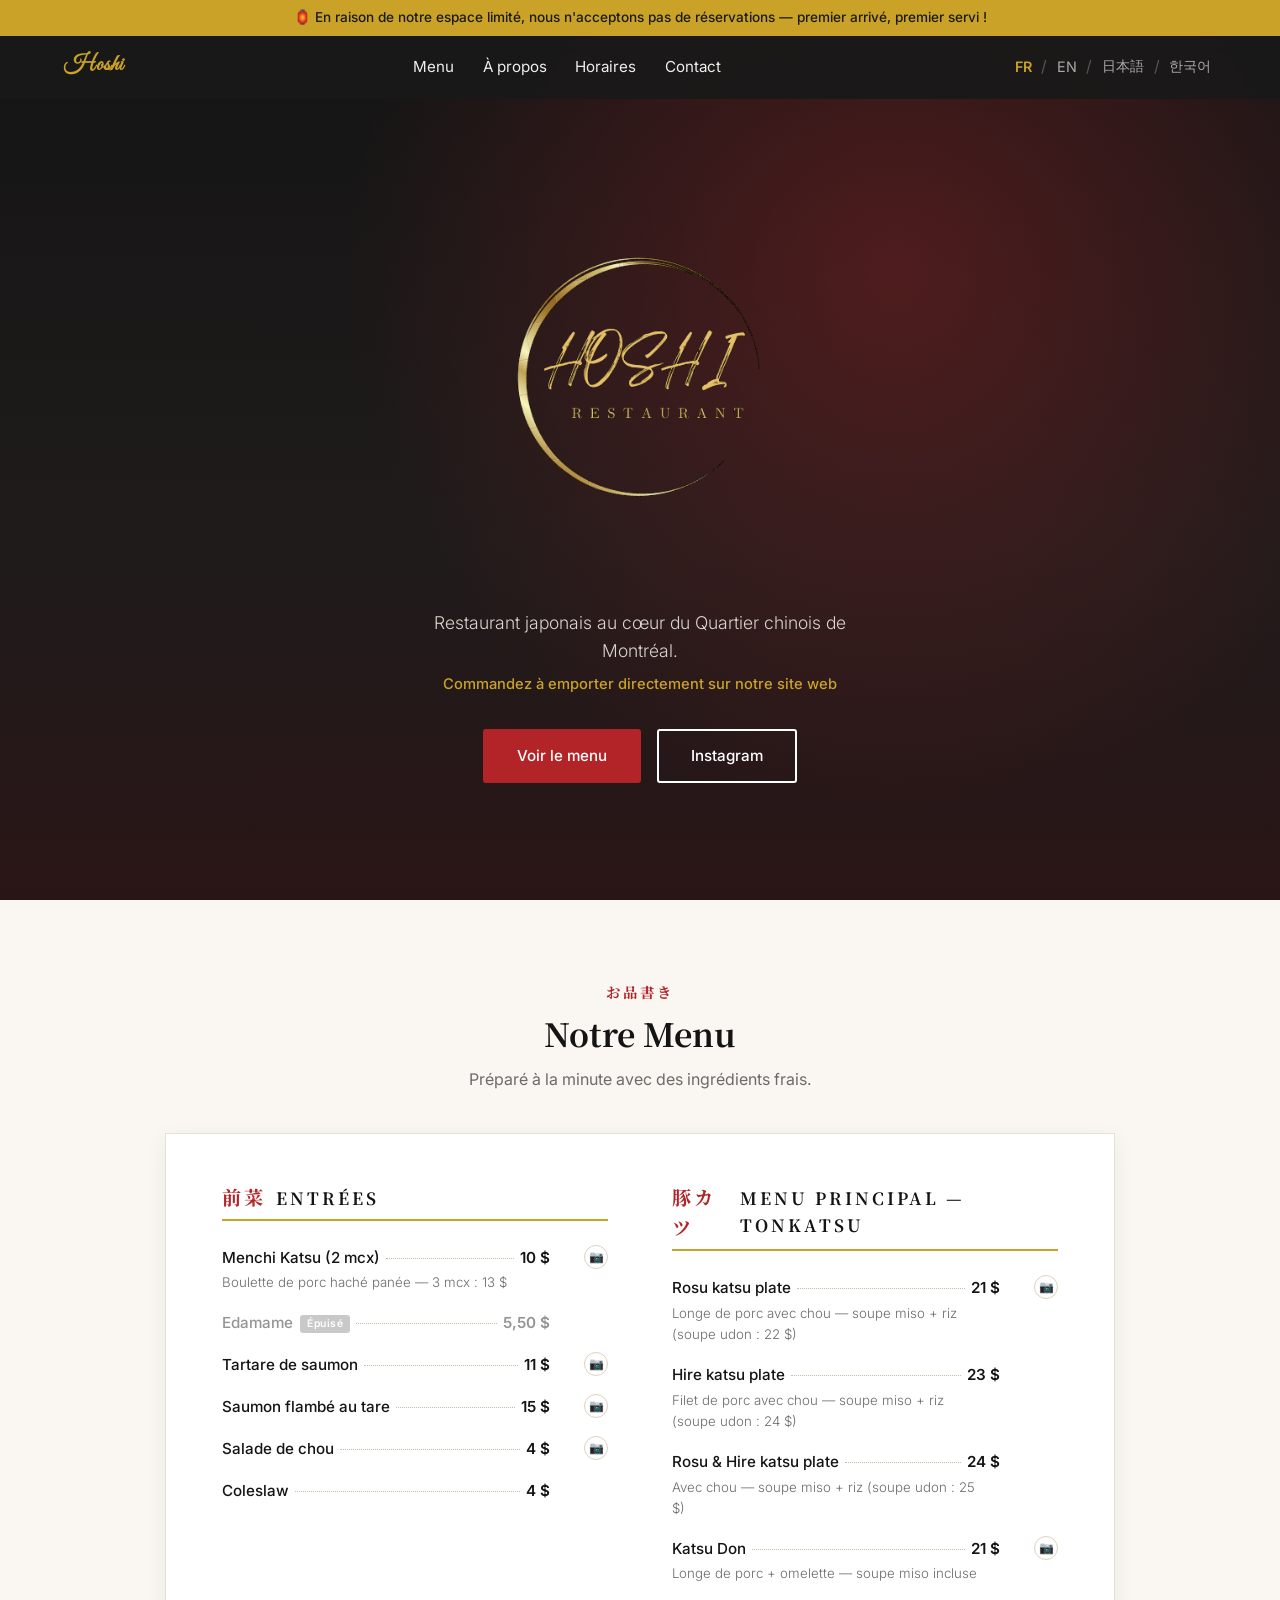
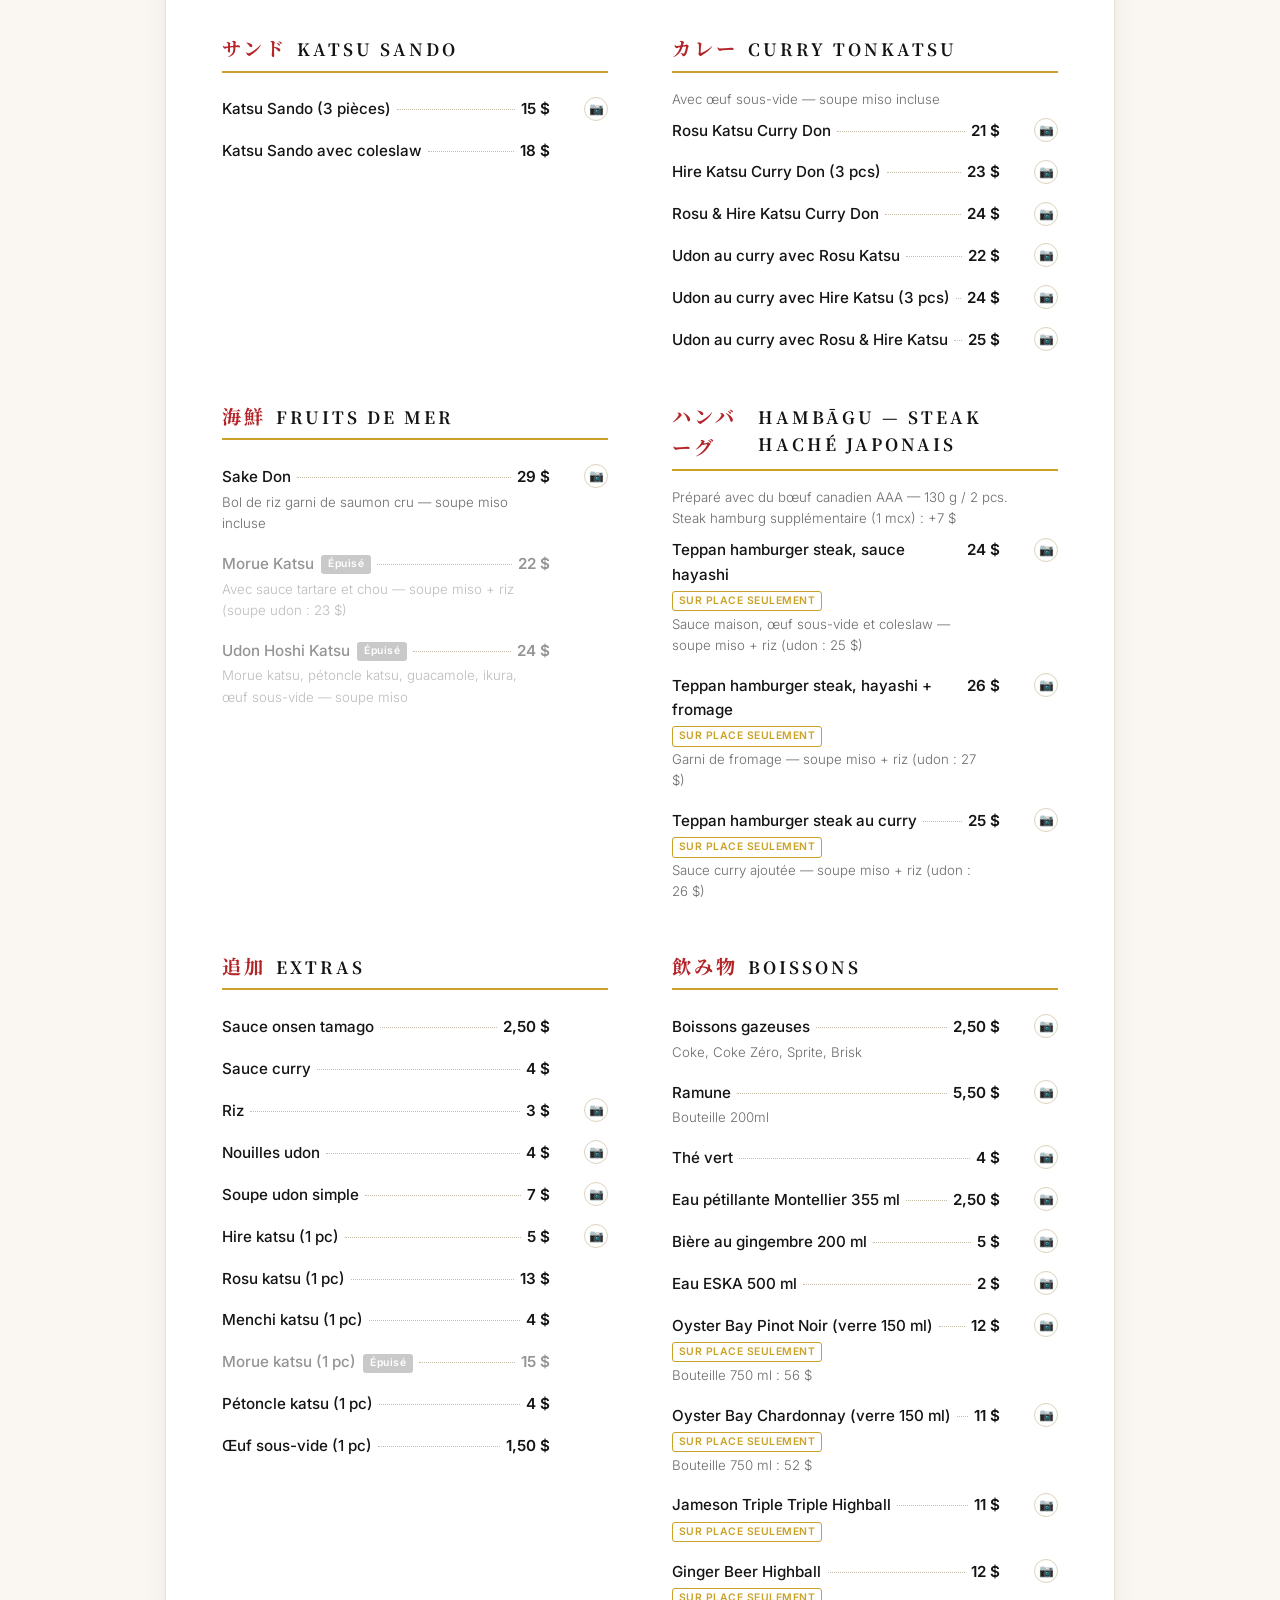
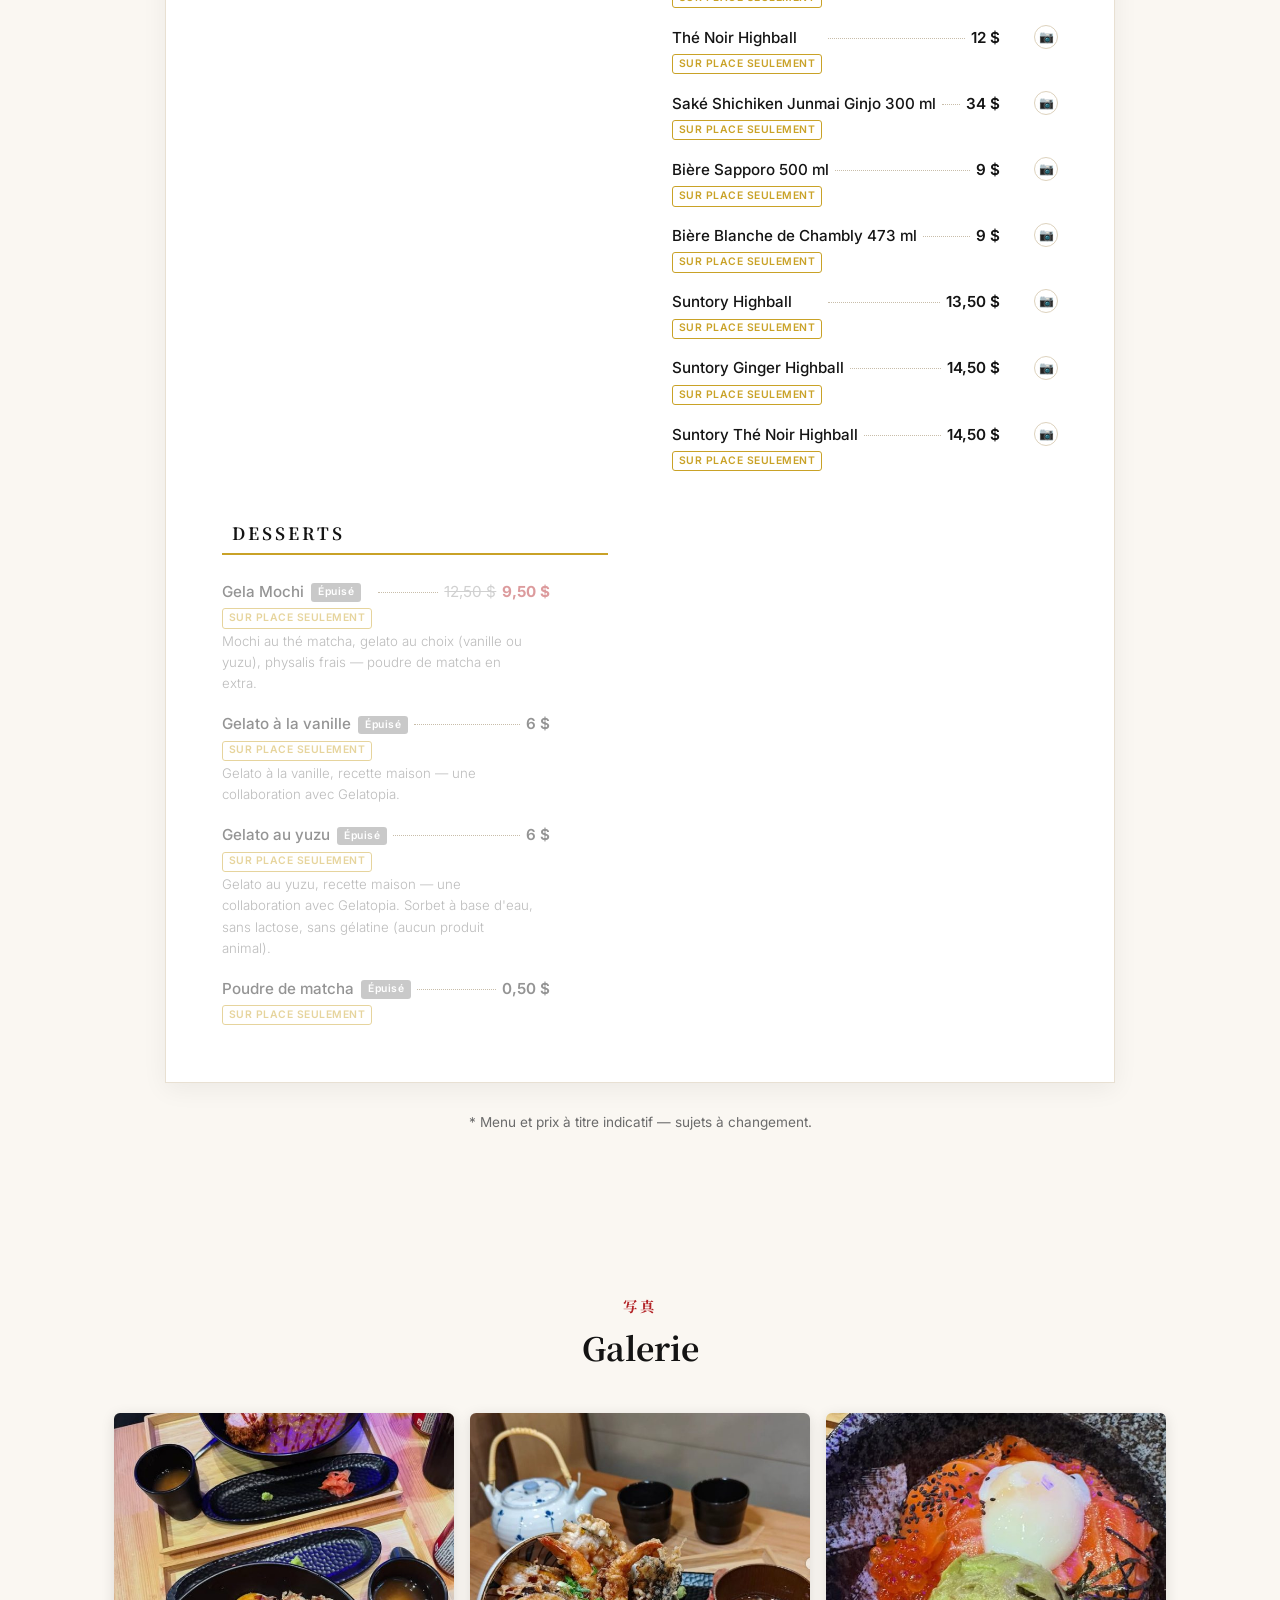
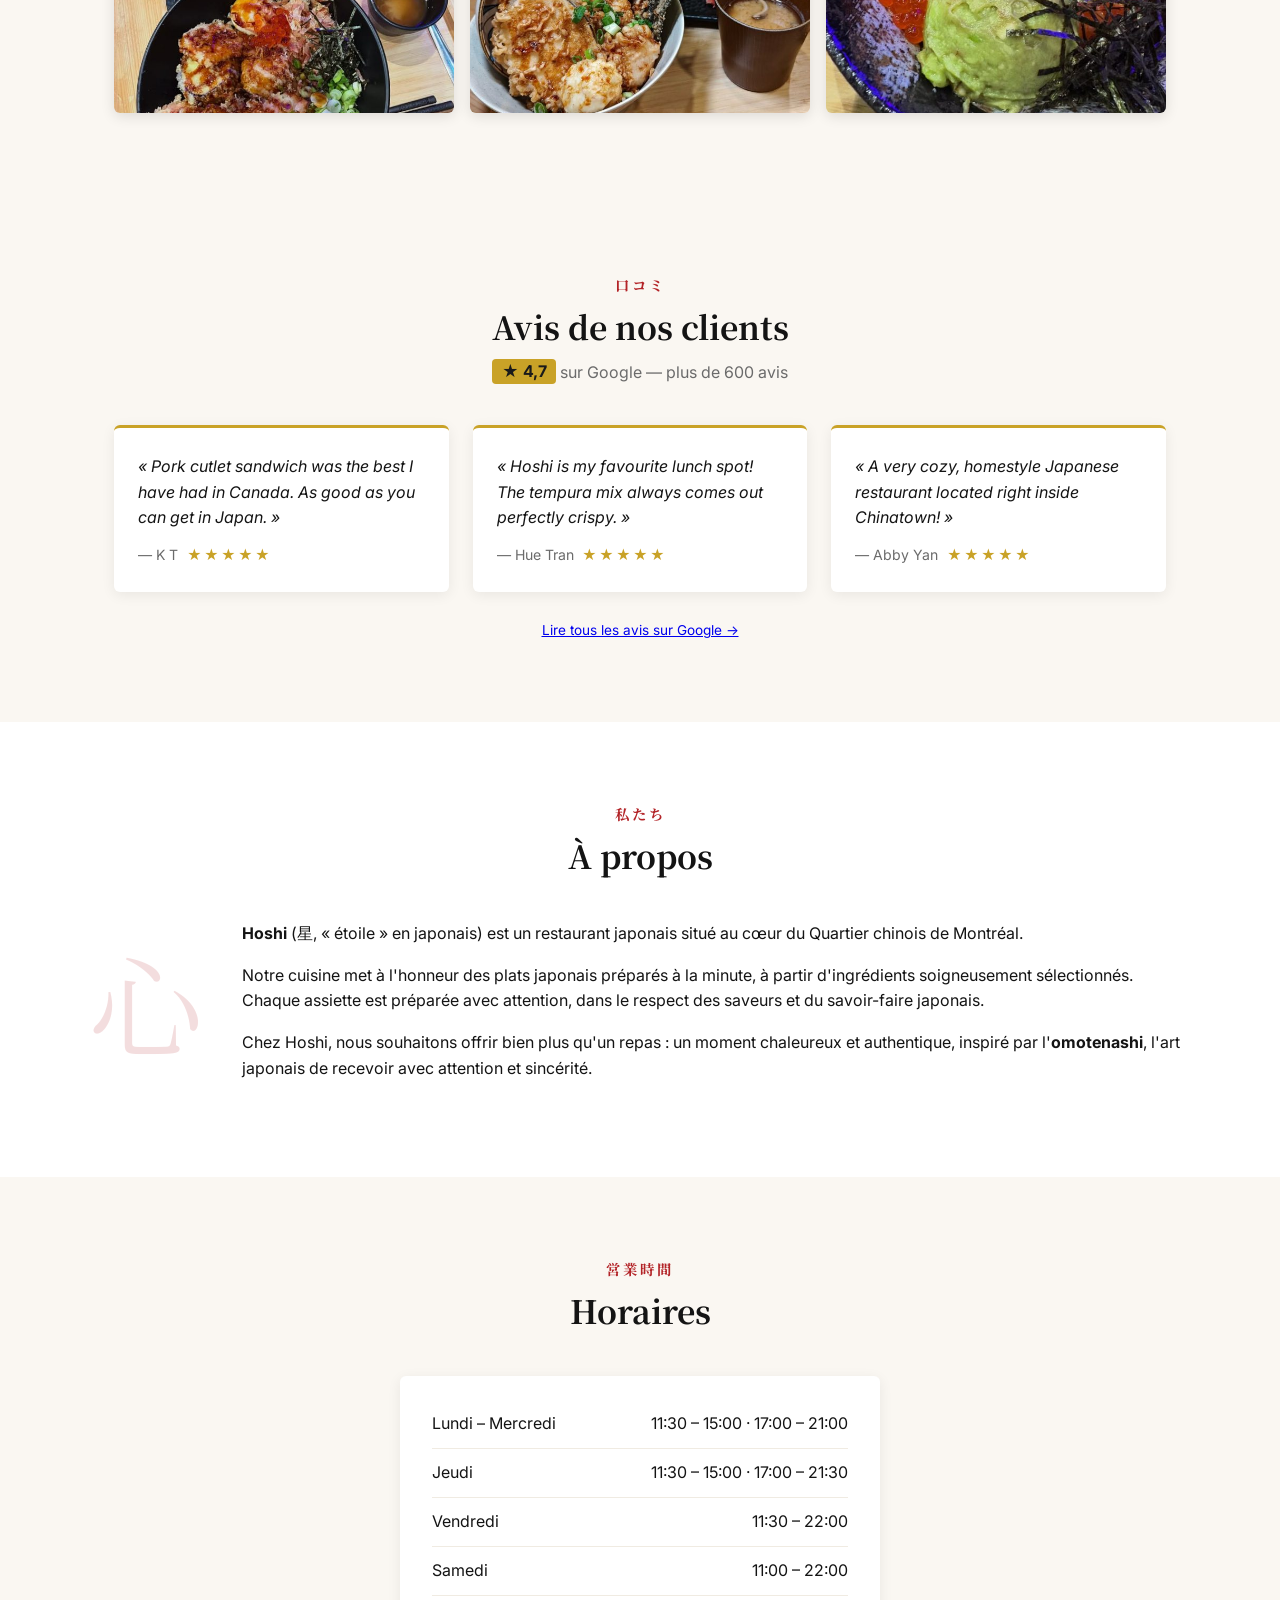
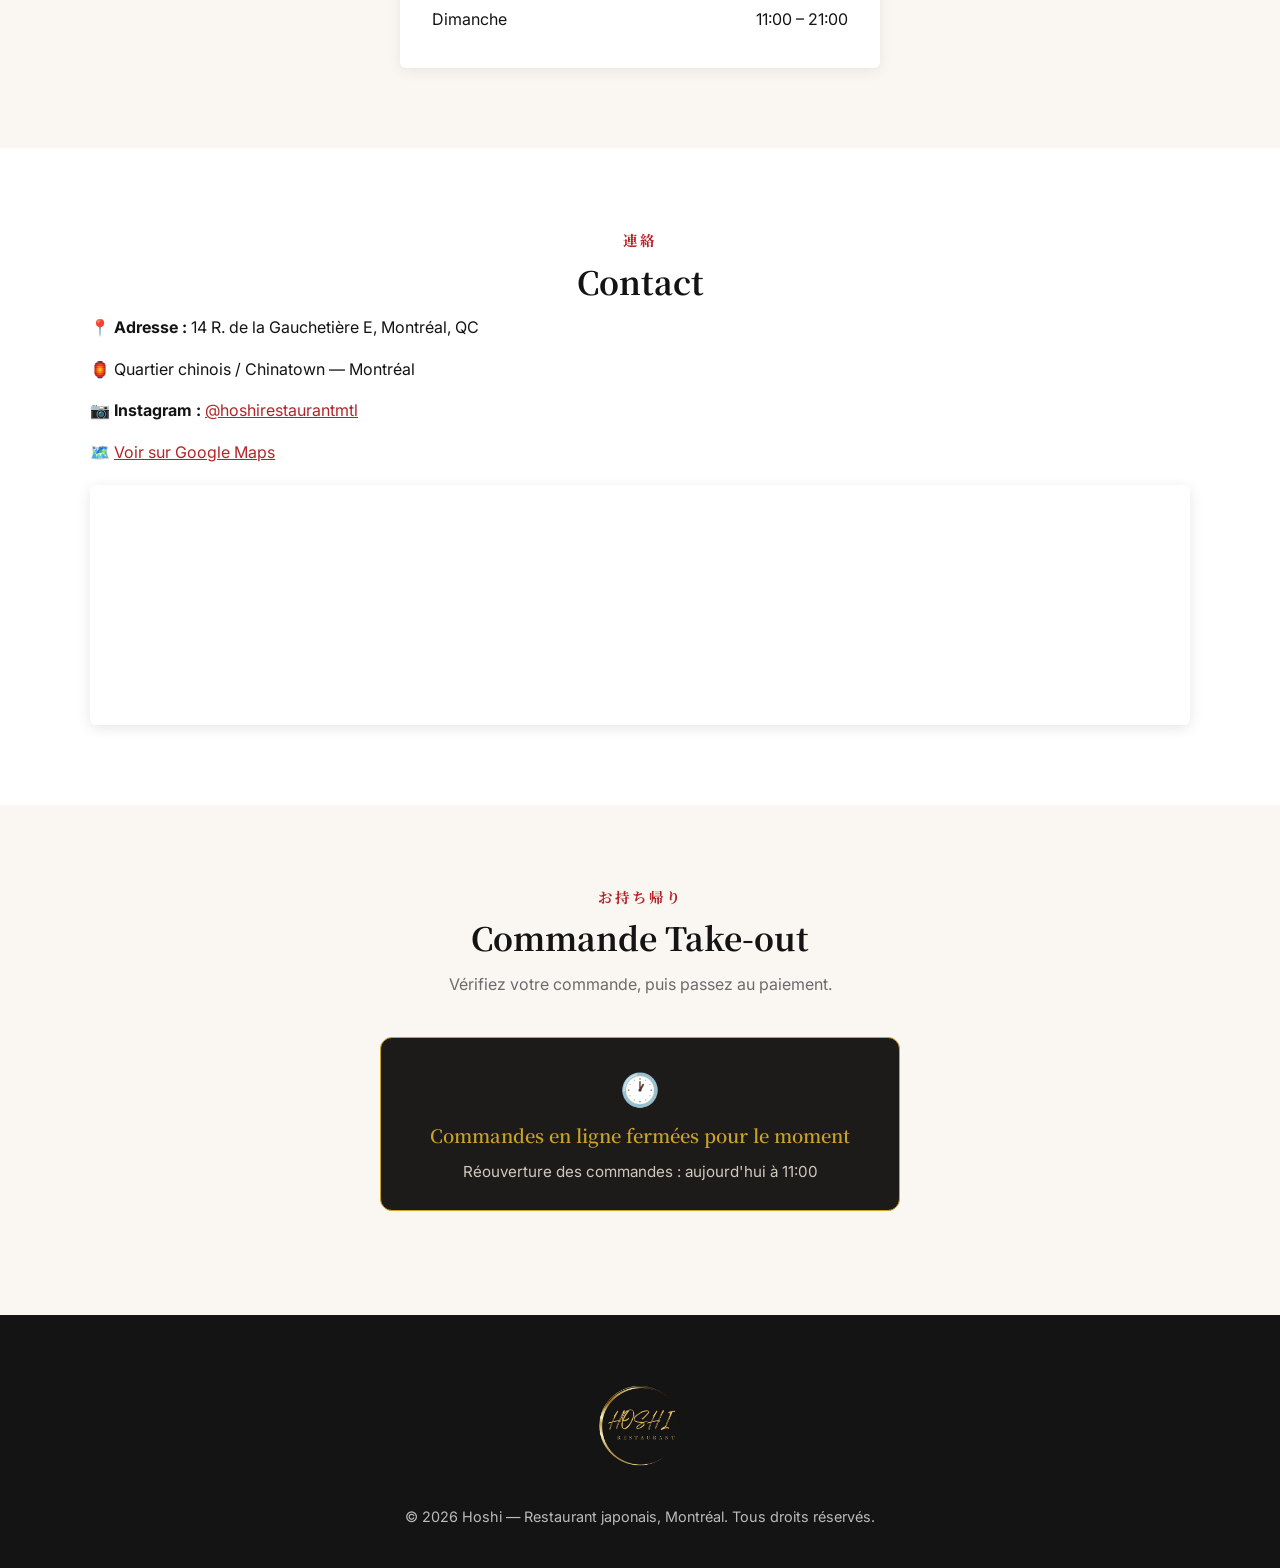
==== index.html @ 0eb70fd6 "Restrictions de commande take-out : glaces/hambāgu, menu midi, pourboire - Nouveau flag générique di" ====
<!DOCTYPE html>
<html lang="fr">
<head>
  <meta charset="UTF-8">
  <meta name="viewport" content="width=device-width, initial-scale=1.0">
  <title>Hoshi 星 | Restaurant Japonais — Montréal</title>
  <meta name="description" content="Hoshi — Restaurant japonais à Chinatown Montréal : tonkatsu, katsu don, donburi, saké. Japanese restaurant in Chinatown Montreal.">
  <link rel="canonical" href="https://hoshimtl.ca/">

  <!-- Open Graph (WhatsApp, Instagram, Facebook...) -->
  <meta property="og:type" content="restaurant">
  <meta property="og:title" content="Hoshi 星 — Restaurant Japonais, Chinatown Montréal">
  <meta property="og:description" content="Tonkatsu, katsu don, donburi et saké au cœur du Quartier chinois. Premier arrivé, premier servi !">
  <meta property="og:url" content="https://hoshimtl.ca/">
  <meta property="og:image" content="https://hoshimtl.ca/img/og.jpg">
  <meta property="og:image:width" content="1200">
  <meta property="og:image:height" content="630">
  <meta property="og:locale" content="fr_CA">
  <meta property="og:locale:alternate" content="en_CA">
  <meta property="og:site_name" content="Hoshi Restaurant">
  <meta name="twitter:card" content="summary_large_image">
  <meta name="twitter:title" content="Hoshi 星 — Restaurant Japonais, Chinatown Montréal">
  <meta name="twitter:image" content="https://hoshimtl.ca/img/og.jpg">

  <!-- Données structurées pour Google -->
  <script type="application/ld+json">
  {
    "@context": "https://schema.org",
    "@type": "Restaurant",
    "name": "Hoshi",
    "alternateName": "Hoshi Restaurant 星",
    "servesCuisine": "Japanese",
    "url": "https://hoshimtl.ca",
    "image": "https://hoshimtl.ca/img/og.jpg",
    "logo": "https://hoshimtl.ca/img/logo.png",
    "priceRange": "$$",
    "acceptsReservations": "False",
    "address": {
      "@type": "PostalAddress",
      "streetAddress": "14 Rue de la Gauchetière E",
      "addressLocality": "Montréal",
      "addressRegion": "QC",
      "addressCountry": "CA"
    },
    "geo": { "@type": "GeoCoordinates", "latitude": 45.5083749, "longitude": -73.5596785 },
    "hasMap": "https://www.google.com/maps/place/Hoshi/@45.5083786,-73.5622534,17z",
    "sameAs": ["https://www.instagram.com/hoshirestaurantmtl/"],
    "openingHoursSpecification": [
      { "@type": "OpeningHoursSpecification", "dayOfWeek": ["Monday","Tuesday","Wednesday"], "opens": "11:30", "closes": "15:00" },
      { "@type": "OpeningHoursSpecification", "dayOfWeek": ["Monday","Tuesday","Wednesday"], "opens": "17:00", "closes": "21:00" },
      { "@type": "OpeningHoursSpecification", "dayOfWeek": "Thursday", "opens": "11:30", "closes": "15:00" },
      { "@type": "OpeningHoursSpecification", "dayOfWeek": "Thursday", "opens": "17:00", "closes": "21:30" },
      { "@type": "OpeningHoursSpecification", "dayOfWeek": "Friday", "opens": "11:30", "closes": "23:00" },
      { "@type": "OpeningHoursSpecification", "dayOfWeek": ["Saturday","Sunday"], "opens": "11:00", "closes": "23:00" }
    ]
  }
  </script>

  <link rel="preconnect" href="https://fonts.googleapis.com">
  <link rel="preconnect" href="https://fonts.gstatic.com" crossorigin>
  <link href="https://fonts.googleapis.com/css2?family=Great+Vibes&family=Noto+Serif+JP:wght@400;600&family=Inter:wght@300;400;500;600&display=swap" rel="stylesheet">
  <link rel="icon" type="image/png" href="img/favicon.png">
  <link rel="stylesheet" href="style.css">
</head>
<body>

  <header class="header" id="accueil">
    <div class="announce" id="announce">
      <span data-i18n="announce_txt">🏮 En raison de notre espace limité, nous n'acceptons pas de réservations — premier arrivé, premier servi !</span>
    </div>
    <nav class="nav">
      <a href="#accueil" class="logo">Hoshi</a>
      <button class="nav-toggle" id="navToggle" aria-label="Menu">☰</button>
      <ul class="nav-links" id="navLinks">
        <li><a href="#menu" data-i18n="nav_menu">Menu</a></li>
        <li><a href="#midi" data-i18n="nav_midi">Midi</a></li>
        <li><a href="#apropos" data-i18n="nav_about">À propos</a></li>
        <li><a href="#horaires" data-i18n="nav_hours">Horaires</a></li>
        <li><a href="#contact" data-i18n="nav_contact">Contact</a></li>
        <li><a href="#cart" class="btn btn-small nav-cart">🥡 <span data-i18n="nav_takeout">Take-out</span> <span class="cart-count" id="cartCount" hidden>0</span></a></li>
      </ul>
      <div class="lang-switch" role="group" aria-label="Language">
        <button data-setlang="fr" class="lang-btn active">FR</button>
        <span class="lang-sep">/</span>
        <button data-setlang="en" class="lang-btn">EN</button>
        <span class="lang-sep">/</span>
        <button data-setlang="ja" class="lang-btn">日本語</button>
        <span class="lang-sep">/</span>
        <button data-setlang="ko" class="lang-btn">한국어</button>
      </div>
    </nav>

    <div class="hero">
      <img src="img/logo.png" alt="Hoshi Restaurant" class="hero-logo-img">
      <h1 class="visually-hidden">Hoshi Restaurant</h1>
      <p class="hero-sub" data-i18n="hero_sub">Restaurant japonais au cœur du Quartier chinois de Montréal.</p>
      <p class="hero-takeout-msg" data-i18n="hero_takeout_msg">Commandez à emporter directement sur notre site web</p>
      <div class="hero-actions">
        <a href="#menu" class="btn" data-i18n="hero_btn_menu">Voir le menu</a>
        <a href="https://www.instagram.com/hoshirestaurantmtl/" target="_blank" rel="noopener" class="btn btn-outline">Instagram</a>
      </div>
    </div>
  </header>

  <main>

    <!-- MENU -->
    <section class="section" id="menu">
      <h2><span class="jp">お品書き</span> <span data-i18n="menu_title">Notre Menu</span></h2>
      <p class="section-intro" data-i18n="menu_intro">Préparé à la minute avec des ingrédients frais.</p>

      <div class="menu-book" id="menuBook"></div>

      <p class="menu-note" data-i18n="menu_note">* Menu et prix à titre indicatif — sujets à changement.</p>
    </section>


    <!-- MENU DU MIDI -->
    <section class="section section-alt" id="midi">
      <h2><span class="jp">昼のメニュー</span> <span data-i18n="cat_lunch">Menu du Midi — Lunch</span></h2>
      <p class="section-intro" id="lunchNote"></p>
      <div class="menu-book lunch-book" id="lunchBook"></div>
      <p class="menu-note" id="lunchFootnote"></p>
    </section>

    <div id="extraMenus"></div>

    <!-- GALERIE -->
    <section class="section" id="galerie">
      <h2><span class="jp">写真</span> <span data-i18n="gallery_title">Galerie</span></h2>
      <div class="gallery">
        <img src="img/tendon-katsu.jpg" alt="Tendon et katsu don">
        <img src="img/tempura-don.jpg" alt="Tempura don">
        <img src="img/salmon-don.jpg" alt="Donburi de saumon">
      </div>
    </section>

    <!-- AVIS -->
    <section class="section" id="avis">
      <h2><span class="jp">口コミ</span> <span data-i18n="rev_title">Avis de nos clients</span></h2>
      <p class="section-intro"><span class="rev-badge">★ 4,7</span> <span data-i18n="rev_sub">sur Google — plus de 600 avis</span></p>
      <div class="reviews">
        <blockquote class="review">
          <p>« Pork cutlet sandwich was the best I have had in Canada. As good as you can get in Japan. »</p>
          <footer>— K T <span class="stars">★★★★★</span></footer>
        </blockquote>
        <blockquote class="review">
          <p>« Hoshi is my favourite lunch spot! The tempura mix always comes out perfectly crispy. »</p>
          <footer>— Hue Tran <span class="stars">★★★★★</span></footer>
        </blockquote>
        <blockquote class="review">
          <p>« A very cozy, homestyle Japanese restaurant located right inside Chinatown! »</p>
          <footer>— Abby Yan <span class="stars">★★★★★</span></footer>
        </blockquote>
      </div>
      <p class="menu-note"><a href="https://www.google.com/maps/place/Hoshi/@45.5083786,-73.5622534,17z/data=!3m1!4b1!4m6!3m5!1s0x4cc91b0070355229:0xc6109aeff981cf40!8m2!3d45.5083749!4d-73.5596785!16s%2Fg%2F11wfwl9myg" target="_blank" rel="noopener" data-i18n="rev_link">Lire tous les avis sur Google →</a></p>
    </section>

    <!-- À PROPOS -->
    <section class="section section-alt" id="apropos">
      <h2><span class="jp">私たち</span> <span data-i18n="about_title">À propos</span></h2>
      <div class="about">
        <p class="about-kanji">心</p>
        <div>
          <p data-i18n="about_p1"><strong>Hoshi</strong> (星, « étoile » en japonais) est un restaurant japonais situé au cœur du Quartier chinois de Montréal.</p>
          <p data-i18n="about_p2">Notre cuisine met à l'honneur des plats japonais préparés à la minute, à partir d'ingrédients soigneusement sélectionnés. Chaque assiette est préparée avec attention, dans le respect des saveurs et du savoir-faire japonais.</p>
          <p data-i18n="about_p3">Chez Hoshi, nous souhaitons offrir bien plus qu'un repas : un moment chaleureux et authentique, inspiré par l'<strong>omotenashi</strong>, l'art japonais de recevoir avec attention et sincérité.</p>
        </div>
      </div>
    </section>

    <!-- HORAIRES -->
    <section class="section" id="horaires">
      <h2><span class="jp">営業時間</span> <span data-i18n="hours_title">Horaires</span></h2>
      <div class="hours">
        <div class="hours-row"><span data-i18n="h_monwed">Lundi – Mercredi</span><span>11:30 – 15:00 · 17:00 – 21:00</span></div>
        <div class="hours-row"><span data-i18n="h_thu">Jeudi</span><span>11:30 – 15:00 · 17:00 – 21:30</span></div>
        <div class="hours-row"><span data-i18n="h_fri">Vendredi</span><span>11:30 – 23:00</span></div>
        <div class="hours-row"><span data-i18n="h_sat">Samedi</span><span>11:00 – 23:00</span></div>
        <div class="hours-row"><span data-i18n="h_sun">Dimanche</span><span>11:00 – 23:00</span></div>
      </div>
    </section>

    <!-- CONTACT -->
    <section class="section section-alt" id="contact">
      <h2><span class="jp">連絡</span> <span data-i18n="contact_title">Contact</span></h2>
      <div class="contact-solo">
        <div class="contact-info">
          <p>📍 <strong data-i18n="c_addr_label">Adresse :</strong> 14 R. de la Gauchetière E, Montréal, QC</p>
          <p>🏮 <span data-i18n="c_area">Quartier chinois / Chinatown — Montréal</span></p>
          <p>📷 <strong>Instagram :</strong> <a href="https://www.instagram.com/hoshirestaurantmtl/" target="_blank" rel="noopener">@hoshirestaurantmtl</a></p>
          <p>🗺️ <a href="https://www.google.com/maps/place/Hoshi/@45.5083786,-73.5622534,17z/data=!3m1!4b1!4m6!3m5!1s0x4cc91b0070355229:0xc6109aeff981cf40!8m2!3d45.5083749!4d-73.5596785!16s%2Fg%2F11wfwl9myg" target="_blank" rel="noopener" data-i18n="c_maps">Voir sur Google Maps</a></p>
          <div class="map-wrap">
            <iframe
              title="Hoshi — Google Maps"
              src="https://www.google.com/maps?q=Hoshi,+14+Rue+de+la+Gaucheti%C3%A8re+E,+Montr%C3%A9al,+QC&z=17&output=embed"
              loading="lazy" allowfullscreen></iframe>
          </div>
        </div>
      </div>
    </section>

    <!-- COMMANDE TAKE-OUT -->
    <section class="section" id="commande">
      <h2><span class="jp">お持ち帰り</span> <span data-i18n="order_sect">Commande Take-out</span></h2>
      <p class="section-intro" data-i18n="order_sect_intro">Vérifiez votre commande, puis passez au paiement.</p>
      <div class="order-wrap">
        <div class="contact-form cart" id="cart">
          <h3 data-i18n="order_title">Votre commande 🥡</h3>
          <p class="cart-hint" data-i18n="order_hint">Ajoutez des plats depuis le menu avec le bouton « + ».</p>
          <ul class="cart-list" id="cartList"></ul>
          <div class="totals">
            <p><span data-i18n="order_subtotal">Sous-total :</span> <span id="cartSubtotal">0 $</span></p>
            <p><span>TPS (5 %) :</span> <span id="cartTps">0 $</span></p>
            <p><span>TVQ (9,975 %) :</span> <span id="cartTvq">0 $</span></p>
            <p><span data-i18n="tip_row_label">Pourboire :</span> <span id="cartTip">0 $</span></p>
            <p class="cart-total"><span data-i18n="order_total">Total :</span> <strong id="cartTotal">0 $</strong></p>
          </div>

          <label class="cart-label" data-i18n="tip_label">Pourboire</label>
          <div class="tip-options" id="tipOptions">
            <button type="button" class="tip-btn" data-tip="0" data-i18n="tip_none">Aucun</button>
            <button type="button" class="tip-btn" data-tip="0.10">10 %</button>
            <button type="button" class="tip-btn" data-tip="0.15">15 %</button>
            <button type="button" class="tip-btn" data-tip="0.20">20 %</button>
          </div>

          <input type="text" id="orderName" data-i18n-ph="ph_name" placeholder="Votre nom" required>
          <input type="tel" id="orderPhone" data-i18n-ph="ph_phone" placeholder="Téléphone" required>
          <label class="cart-label" data-i18n="order_time_label">Heure de ramassage :</label>
          <select id="orderTime" required></select>

          <div class="pay-box">
            <h4 data-i18n="pay_title">Paiement</h4>
            <p class="pay-note" data-i18n="pay_online_only">💳 Paiement sécurisé en ligne — votre commande est confirmée une fois payée.</p>
          </div>

          <label class="takeout-confirm">
            <input type="checkbox" id="confirmTakeout">
            <span data-i18n="confirm_takeout">Je confirme que cette commande est pour emporter et ne sera pas consommée sur place.</span>
          </label>

          <button type="button" class="btn" id="sendOrder" data-i18n="order_btn" disabled>Confirmer la commande</button>
          <p class="form-msg" id="formMsg"></p>
          <p class="menu-note" data-i18n="order_note">* Sans livraison — venez chercher votre commande au restaurant.</p>
        </div>
      </div>
    </section>

  </main>

  <footer class="footer">
    <a href="admin.html" class="footer-logo-link"><img src="img/logo.png" alt="Hoshi Restaurant" class="footer-logo-img"></a>
    <p data-i18n="footer_txt">© 2026 Hoshi — Restaurant japonais, Montréal. Tous droits réservés.</p>
  </footer>

  <div class="lightbox" id="lightbox" hidden>
    <button class="lightbox-close" id="lightboxClose" aria-label="Fermer">✕</button>
    <figure>
      <img id="lightboxImg" src="" alt="">
      <figcaption id="lightboxCap"></figcaption>
    </figure>
  </div>

  <script src="menu-data.js"></script>
  <script src="script.js"></script>
</body>
</html>
---- style.css ----
/* ===== Hoshi 星 — Estilos ===== */
:root {
  --rojo: #b32428;
  --negro: #141414;
  --crema: #faf7f2;
  --gris: #6b6b6b;
  --dorado: #c9a227;
}

/* Logo cursif doré comme le logo Instagram */
.logo, .hero-logo, .footer-logo {
  font-family: 'Great Vibes', cursive !important;
  color: var(--dorado) !important;
}

* { margin: 0; padding: 0; box-sizing: border-box; }
html { scroll-behavior: smooth; }

body {
  font-family: 'Inter', sans-serif;
  color: var(--negro);
  background: var(--crema);
  line-height: 1.6;
}

h1, h2, h3, .logo {
  font-family: 'Noto Serif JP', serif;
}

/* ===== Bandeau d'annonce ===== */
.announce {
  position: fixed;
  top: 0; left: 0; right: 0;
  z-index: 101;
  background: var(--dorado);
  color: #1a1a1a;
  text-align: center;
  font-size: 0.85rem;
  font-weight: 500;
  padding: 0.45rem 1rem;
}

/* ===== Navegación ===== */
.nav {
  position: fixed;
  top: 34px; left: 0; right: 0;
  display: flex;
  align-items: center;
  justify-content: space-between;
  padding: 0.9rem 5%;
  background: rgba(26, 26, 26, 0.92);
  backdrop-filter: blur(8px);
  z-index: 100;
}

.logo {
  color: #fff;
  text-decoration: none;
  font-size: 1.4rem;
  font-weight: 600;
  letter-spacing: 1px;
}
.logo-kanji { color: var(--rojo); }

.nav-links {
  display: flex;
  align-items: center;
  gap: 1.8rem;
  list-style: none;
}
.nav-links a {
  color: #eee;
  text-decoration: none;
  font-size: 0.95rem;
  transition: color 0.2s;
}
.nav-links a:hover { color: var(--dorado); }

.nav-toggle {
  display: none;
  background: none;
  border: none;
  color: #fff;
  font-size: 1.6rem;
  cursor: pointer;
}

/* ===== Hero ===== */
.header {
  min-height: 100vh;
  display: flex;
  flex-direction: column;
  justify-content: center;
  align-items: center;
  text-align: center;
  color: #fff;
  background:
    radial-gradient(circle at 70% 30%, rgba(179, 36, 40, 0.35), transparent 50%),
    linear-gradient(180deg, #141414 0%, #1f1b1b 60%, #2a1516 100%);
  padding: 6rem 1rem 3rem;
}

.hero-kanji {
  font-family: 'Noto Serif JP', serif;
  font-size: 5rem;
  color: var(--rojo);
  opacity: 0.9;
}

.hero-logo-img {
  width: clamp(240px, 40vw, 420px);
  height: auto;
}

.footer-logo-img {
  width: 140px;
  height: auto;
  display: block;
}

.footer a:has(.footer-logo-img),
.footer-logo-link {
  display: block;
  width: 140px;
  margin: 0 auto 0.6rem;
}

.visually-hidden {
  position: absolute;
  width: 1px; height: 1px;
  overflow: hidden;
  clip: rect(0 0 0 0);
  white-space: nowrap;
}

.hero-sub {
  margin: 1rem auto 0.5rem;
  max-width: 480px;
  color: #d9d4cc;
  font-weight: 300;
  font-size: 1.1rem;
}

.hero-takeout-msg {
  margin: 0 auto 2rem;
  max-width: 480px;
  color: var(--dorado);
  font-weight: 500;
  font-size: 0.92rem;
}

.hero-actions { display: flex; gap: 1rem; justify-content: center; flex-wrap: wrap; }

/* ===== Botones ===== */
.btn {
  display: inline-block;
  background: var(--rojo);
  color: #fff;
  padding: 0.8rem 2rem;
  border: 2px solid var(--rojo);
  border-radius: 3px;
  text-decoration: none;
  font-family: 'Inter', sans-serif;
  font-size: 0.95rem;
  font-weight: 500;
  cursor: pointer;
  transition: background 0.2s, color 0.2s;
}
.btn:hover { background: #8f1c20; border-color: #8f1c20; }

.btn-outline { background: transparent; color: #fff; border-color: #fff; }
.btn-outline:hover { background: #fff; color: var(--negro); border-color: #fff; }

.btn-small { padding: 0.45rem 1.2rem !important; border-radius: 3px; background: var(--rojo); }

.nav-cart { display: inline-flex; align-items: center; gap: 0.4rem; color: #fff !important; }
.cart-count[hidden] { display: none; }
.cart-count {
  background: var(--dorado);
  color: #1a1a1a;
  border-radius: 50%;
  min-width: 20px;
  height: 20px;
  display: inline-flex;
  align-items: center;
  justify-content: center;
  font-size: 0.75rem;
  font-weight: 700;
  padding: 0 4px;
}

/* ===== Secciones ===== */
.section {
  max-width: 1100px;
  margin: 0 auto;
  padding: 5rem 1.5rem;
}
.section-alt {
  max-width: none;
  background: #fff;
}
.section-alt > * { max-width: 1100px; margin-left: auto; margin-right: auto; }

.section h2 {
  font-size: 2rem;
  text-align: center;
  margin-bottom: 0.5rem;
}
.jp {
  display: block;
  font-size: 0.9rem;
  color: var(--rojo);
  letter-spacing: 3px;
  margin-bottom: 0.3rem;
}
.section-intro {
  text-align: center;
  color: var(--gris);
  margin-bottom: 2.5rem;
}

/* ===== Menú ===== */
.menu-grid {
  display: grid;
  grid-template-columns: repeat(auto-fit, minmax(250px, 1fr));
  gap: 1.5rem;
  margin-top: 2rem;
}

.card {
  background: #fff;
  border-radius: 6px;
  padding: 1.8rem 1.5rem;
  box-shadow: 0 3px 14px rgba(0, 0, 0, 0.07);
  transition: transform 0.2s;
}
.card:hover { transform: translateY(-4px); }

.card-img { font-size: 2.6rem; margin-bottom: 0.8rem; }

.card-photo {
  width: calc(100% + 3rem);
  margin: -1.8rem -1.5rem 1rem;
  height: 170px;
  object-fit: cover;
  border-radius: 6px 6px 0 0;
  display: block;
}

.lunch-book {
  grid-template-columns: 1fr;
  max-width: 700px;
  border: 1px solid var(--dorado);
}

/* ===== Galerie ===== */
.gallery {
  display: grid;
  grid-template-columns: repeat(auto-fit, minmax(240px, 1fr));
  gap: 1rem;
  margin-top: 2.5rem;
}
.gallery img {
  width: 100%;
  height: 300px;
  object-fit: cover;
  border-radius: 6px;
  box-shadow: 0 3px 14px rgba(0, 0, 0, 0.12);
}
.card h3 { margin-bottom: 1rem; font-size: 1.15rem; }

/* ===== Menu style « carte » ===== */
.menu-book {
  display: grid;
  grid-template-columns: 1fr 1fr;
  gap: 2.5rem 4rem;
  max-width: 950px;
  margin: 2.5rem auto 0;
  background: #fff;
  padding: 3rem 3.5rem;
  border: 1px solid #e8e0d2;
  box-shadow: 0 6px 24px rgba(0, 0, 0, 0.06);
}

.menu-cat {
  font-size: 1.05rem;
  letter-spacing: 3px;
  text-transform: uppercase;
  border-bottom: 2px solid var(--dorado);
  padding-bottom: 0.4rem;
  margin-bottom: 1rem;
  display: flex;
  align-items: baseline;
  gap: 0.6rem;
}
.cat-kanji {
  font-family: 'Noto Serif JP', serif;
  color: var(--rojo);
  font-size: 1.2rem;
}

.menu-list { list-style: none; }
.menu-list li {
  position: relative;
  padding: 0.55rem 3.6rem 0.55rem 0;
  font-size: 0.95rem;
}

.mi-head {
  display: flex;
  align-items: baseline;
  gap: 0.4rem;
  font-weight: 500;
}
.dots {
  flex: 1;
  border-bottom: 1px dotted #c8bda9;
  transform: translateY(-4px);
}
.mi-desc {
  color: var(--gris);
  font-size: 0.83rem;
  font-weight: 300;
  margin-top: 0.15rem;
  padding-right: 1rem;
}
.price { color: var(--negro); font-weight: 600; white-space: nowrap; }
.price-old { color: #999; font-weight: 400; text-decoration: line-through; margin-right: 0.4em; }
.price-promo { color: var(--rojo); font-weight: 700; }

/* ===== Avis ===== */
.rev-badge {
  background: var(--dorado);
  color: #1a1a1a;
  font-weight: 700;
  padding: 0.15rem 0.6rem;
  border-radius: 4px;
}
.reviews {
  display: grid;
  grid-template-columns: repeat(auto-fit, minmax(260px, 1fr));
  gap: 1.5rem;
  margin-top: 2.5rem;
}
.review {
  background: #fff;
  border-radius: 6px;
  padding: 1.6rem 1.5rem;
  box-shadow: 0 3px 14px rgba(0, 0, 0, 0.07);
  border-top: 3px solid var(--dorado);
  font-style: italic;
}
.review p { margin-bottom: 0.8rem; }
.review footer { font-style: normal; font-size: 0.88rem; color: var(--gris); }
.stars { color: var(--dorado); letter-spacing: 2px; margin-left: 0.3rem; }

/* ===== Nosotros ===== */
.about {
  display: flex;
  align-items: center;
  gap: 2.5rem;
  margin-top: 2.5rem;
}
.about-kanji {
  font-family: 'Noto Serif JP', serif;
  font-size: 7rem;
  color: var(--rojo);
  opacity: 0.15;
  line-height: 1;
}
.about p { margin-bottom: 1rem; }

/* ===== Horarios ===== */
.hours {
  max-width: 480px;
  margin: 2.5rem auto 0;
  background: #fff;
  border-radius: 6px;
  padding: 1.5rem 2rem;
  box-shadow: 0 3px 14px rgba(0, 0, 0, 0.07);
}
.hours-row {
  display: flex;
  justify-content: space-between;
  padding: 0.7rem 0;
  border-bottom: 1px solid #f0ebe2;
}
.hours-row:last-child { border-bottom: none; }
.closed { color: var(--rojo); font-weight: 500; }

/* ===== Contacto ===== */
.contact-grid {
  display: grid;
  grid-template-columns: 1fr 1fr;
  gap: 3rem;
  margin-top: 2.5rem;
  align-items: start;
}
.contact-info p { margin-bottom: 1rem; }
.contact-info a { color: var(--rojo); }

.contact-form {
  background: var(--crema);
  padding: 2rem;
  border-radius: 6px;
  display: flex;
  flex-direction: column;
  gap: 0.9rem;
}
.contact-form h3 { margin-bottom: 0.3rem; }
.contact-form input {
  padding: 0.75rem 0.9rem;
  border: 1px solid #ddd4c6;
  border-radius: 4px;
  font-family: 'Inter', sans-serif;
  font-size: 0.95rem;
  width: 100%;
}
.contact-form input:focus { outline: 2px solid var(--rojo); border-color: transparent; }
.form-row { display: flex; gap: 0.9rem; }
.form-msg { font-size: 0.9rem; color: #2e7d32; min-height: 1.2em; }

/* ===== Sélecteur de langue ===== */
.lang-switch { display: flex; align-items: center; gap: 0.3rem; }
.lang-btn {
  background: none;
  border: none;
  color: #aaa;
  font-family: 'Inter', sans-serif;
  font-size: 0.9rem;
  cursor: pointer;
  padding: 0.2rem 0.3rem;
  transition: color 0.2s;
}
.lang-btn:hover { color: #fff; }
.lang-btn.active { color: var(--dorado); font-weight: 600; }
.lang-sep { color: #555; }

/* ===== Carte Google Maps ===== */
.map-wrap {
  margin-top: 1.2rem;
  border-radius: 6px;
  overflow: hidden;
  box-shadow: 0 3px 14px rgba(0, 0, 0, 0.1);
}
.map-wrap iframe {
  width: 100%;
  height: 240px;
  border: 0;
  display: block;
}

/* ===== Note du menu ===== */
.menu-note {
  text-align: center;
  color: var(--gris);
  font-size: 0.85rem;
  margin-top: 1.8rem;
}

/* ===== Panier take-out ===== */
.item-actions {
  position: absolute;
  right: 0;
  top: 0.5rem;
  display: flex;
  gap: 0.35rem;
  align-items: center;
}

.photo-btn {
  background: none;
  border: 1px solid #ddd2bd;
  border-radius: 50%;
  width: 24px;
  height: 24px;
  font-size: 0.75rem;
  line-height: 1;
  cursor: pointer;
  padding: 0;
  transition: transform 0.1s, border-color 0.2s;
}
.photo-btn:hover { transform: scale(1.15); border-color: var(--dorado); }

.add-btn {
  background: var(--dorado);
  color: #fff;
  border: none;
  border-radius: 50%;
  width: 22px;
  height: 22px;
  line-height: 1;
  font-size: 1rem;
  cursor: pointer;
  flex-shrink: 0;
  transition: background 0.2s, transform 0.1s;
}
.add-btn:hover { background: var(--rojo); transform: scale(1.15); }

.cart-hint { font-size: 0.85rem; color: var(--gris); }
.cart-list { list-style: none; margin: 0.3rem 0; }
.cart-list li {
  display: flex;
  align-items: center;
  gap: 0.5rem;
  padding: 0.35rem 0;
  border-bottom: 1px dashed #e4ddd2;
  font-size: 0.92rem;
}
.cart-empty { color: var(--gris); border-bottom: none !important; }
.cart-name { flex: 1; }
.cart-price { color: var(--rojo); font-weight: 600; white-space: nowrap; }
.qty { color: var(--gris); }
.qty-btn {
  background: #eee4d4;
  border: none;
  border-radius: 4px;
  width: 22px;
  height: 22px;
  cursor: pointer;
  font-size: 1rem;
  line-height: 1;
}
.qty-btn:hover { background: var(--rojo); color: #fff; }

.order-wrap { max-width: 560px; margin: 2.5rem auto 0; }
.order-wrap .cart { background: #fff; border: 1px solid #e8e0d2; box-shadow: 0 6px 24px rgba(0,0,0,0.06); }

.totals { border-top: 2px solid var(--dorado); padding-top: 0.6rem; }
.totals p {
  display: flex;
  justify-content: space-between;
  font-size: 0.9rem;
  color: var(--gris);
  margin-bottom: 0.15rem;
}
.totals .cart-total { color: var(--negro); font-size: 1.1rem; margin-top: 0.3rem; }

.pay-box {
  border: 1px solid #e4dbc8;
  border-radius: 6px;
  padding: 0.9rem 1rem;
}
.pay-box h4 { margin-bottom: 0.5rem; }
.pay-note { font-size: 0.9rem; color: var(--gris); }

.takeout-confirm {
  display: flex;
  align-items: flex-start;
  gap: 0.5rem;
  font-size: 0.85rem;
  color: var(--negro);
  background: #fff8e6;
  border: 1px solid #ecd9a0;
  border-radius: 6px;
  padding: 0.7rem 0.9rem;
  cursor: pointer;
}
.takeout-confirm input { margin-top: 0.2rem; flex-shrink: 0; }

.tip-options { display: flex; gap: 0.5rem; margin: 0.4rem 0 1rem; flex-wrap: wrap; }
.tip-btn {
  flex: 1;
  min-width: 4.5rem;
  padding: 0.55rem 0.5rem;
  border: 1px solid #d8cfba;
  border-radius: 5px;
  background: #fff;
  color: var(--negro);
  font-family: inherit;
  font-size: 0.9rem;
  cursor: pointer;
}
.tip-btn:hover { border-color: var(--dorado); }
.tip-btn.active { background: var(--dorado); border-color: var(--dorado); color: #1a1a1a; font-weight: 600; }

.cart-total { font-size: 1.05rem; text-align: right; }
.cart-label { font-size: 0.85rem; color: var(--gris); margin-bottom: -0.5rem; }

@keyframes cartPulse {
  0% { box-shadow: 0 0 0 0 rgba(201, 162, 39, 0.6); }
  100% { box-shadow: 0 0 0 14px rgba(201, 162, 39, 0); }
}
.cart.pulse { animation: cartPulse 0.4s ease-out; }

/* ===== Plat épuisé ===== */
.menu-list li.soldout .mi-head > span:first-child,
.menu-list li.soldout .mi-desc,
.menu-list li.soldout .price { opacity: 0.45; }
.soldout-chip {
  display: inline-block;
  background: #8a8a8a;
  color: #fff;
  font-size: 0.65rem;
  font-weight: 600;
  letter-spacing: 0.5px;
  padding: 1px 7px;
  border-radius: 3px;
  margin-left: 7px;
  vertical-align: middle;
  opacity: 1 !important;
}

/* ===== Avis popup ===== */
.notice-overlay {
  position: fixed;
  inset: 0;
  background: rgba(10, 10, 10, 0.75);
  display: flex;
  align-items: center;
  justify-content: center;
  z-index: 600;
  padding: 1rem;
}
.notice-card {
  background: #1a1717;
  border: 2px solid var(--dorado);
  border-radius: 10px;
  max-width: 460px;
  width: 100%;
  padding: 2.2rem 1.8rem;
  text-align: center;
  color: #eee6d8;
  box-shadow: 0 20px 60px rgba(0, 0, 0, 0.5);
}
.notice-logo { width: 150px; height: auto; margin-bottom: 0.4rem; }
.notice-kanji {
  font-family: 'Noto Serif JP', serif;
  color: var(--dorado);
  letter-spacing: 6px;
  font-size: 1rem;
  margin-bottom: 1rem;
}
.notice-text { line-height: 1.7; font-size: 0.98rem; margin-bottom: 1.5rem; white-space: pre-line; }

/* ===== Lightbox photo ===== */
.lightbox {
  position: fixed;
  inset: 0;
  background: rgba(10, 10, 10, 0.85);
  display: flex;
  align-items: center;
  justify-content: center;
  z-index: 500;
}
.lightbox[hidden] { display: none; }
.lightbox figure { max-width: min(90vw, 560px); text-align: center; }
.lightbox img {
  width: 100%;
  max-height: 75vh;
  object-fit: contain;
  border-radius: 6px;
}
.lightbox figcaption {
  color: #eee;
  font-family: 'Noto Serif JP', serif;
  margin-top: 0.7rem;
  font-size: 1.05rem;
}
.lightbox-close {
  position: absolute;
  top: 1rem;
  right: 1.2rem;
  background: none;
  border: none;
  color: #fff;
  font-size: 1.6rem;
  cursor: pointer;
}

/* ===== Footer ===== */
.footer {
  background: var(--negro);
  color: #bbb;
  text-align: center;
  padding: 2.5rem 1rem;
  font-size: 0.9rem;
}
.footer .logo { font-size: 2rem; display: block; margin-bottom: 0.5rem; }

.footer { position: relative; }
.admin-link {
  position: absolute;
  right: 1.2rem;
  bottom: 1rem;
  color: #4a4a4a;
  text-decoration: none;
  font-size: 1rem;
  transition: color 0.2s;
}
.admin-link:hover { color: var(--dorado); }

/* ===== Responsive ===== */
@media (max-width: 760px) {
  .announce { position: static; }
  .nav { top: 0; }
  .nav-toggle { display: block; }
  .nav { gap: 0.6rem; }
  .lang-switch { order: 2; }
  .nav-toggle { order: 3; }
  .nav-links {
    display: none;
    position: absolute;
    top: 100%; left: 0; right: 0;
    flex-direction: column;
    background: rgba(26, 26, 26, 0.97);
    padding: 1.2rem 0;
    gap: 1.1rem;
  }
  .nav-links.open { display: flex; }
  .about { flex-direction: column; text-align: center; gap: 1rem; }
  .menu-book { grid-template-columns: 1fr; padding: 2rem 1.4rem; gap: 2rem; }
  .contact-grid { grid-template-columns: 1fr; gap: 2rem; }
}

/* ===== Take-out fermé (hors horaires) ===== */
.closed-box {
  max-width: 520px;
  margin: 1.5rem auto;
  padding: 1.6rem 1.4rem;
  background: #1d1a1a;
  border: 1px solid var(--dorado);
  border-radius: 12px;
  text-align: center;
  color: var(--crema);
}
.closed-box .closed-icon { font-size: 2rem; margin-bottom: 0.4rem; }
.closed-box .closed-title {
  font-family: 'Noto Serif JP', serif;
  color: var(--dorado);
  margin-bottom: 0.6rem;
  font-size: 1.15rem;
  font-weight: 600;
}
.closed-box p { color: #cfc9bd; font-size: 0.95rem; }

/* Hors horaires : masquer les boutons d'ajout au panier */
body.takeout-closed .add-btn { display: none !important; }
body.takeout-closed .nav-cart { display: none !important; }

/* Boissons alcoolisées : sur place seulement */
.dinein-chip {
  display: table;
  margin: 0.25rem 0 0;
  font-size: 0.65rem;
  font-weight: 600;
  letter-spacing: 0.5px;
  text-transform: uppercase;
  color: var(--dorado);
  border: 1px solid var(--dorado);
  border-radius: 3px;
  padding: 0.05rem 0.35rem;
  vertical-align: middle;
  white-space: nowrap;
}

.lunch-chip { display: none; }
body.lunch-menu-restricted li.lunch-restrict .lunch-chip {
  display: table;
  margin: 0.25rem 0 0;
  font-size: 0.65rem;
  font-weight: 600;
  letter-spacing: 0.5px;
  text-transform: uppercase;
  color: var(--rojo);
  border: 1px solid var(--rojo);
  border-radius: 3px;
  padding: 0.05rem 0.35rem;
  vertical-align: middle;
  white-space: nowrap;
}
body.lunch-menu-restricted li.lunch-restrict .add-btn { display: none; }
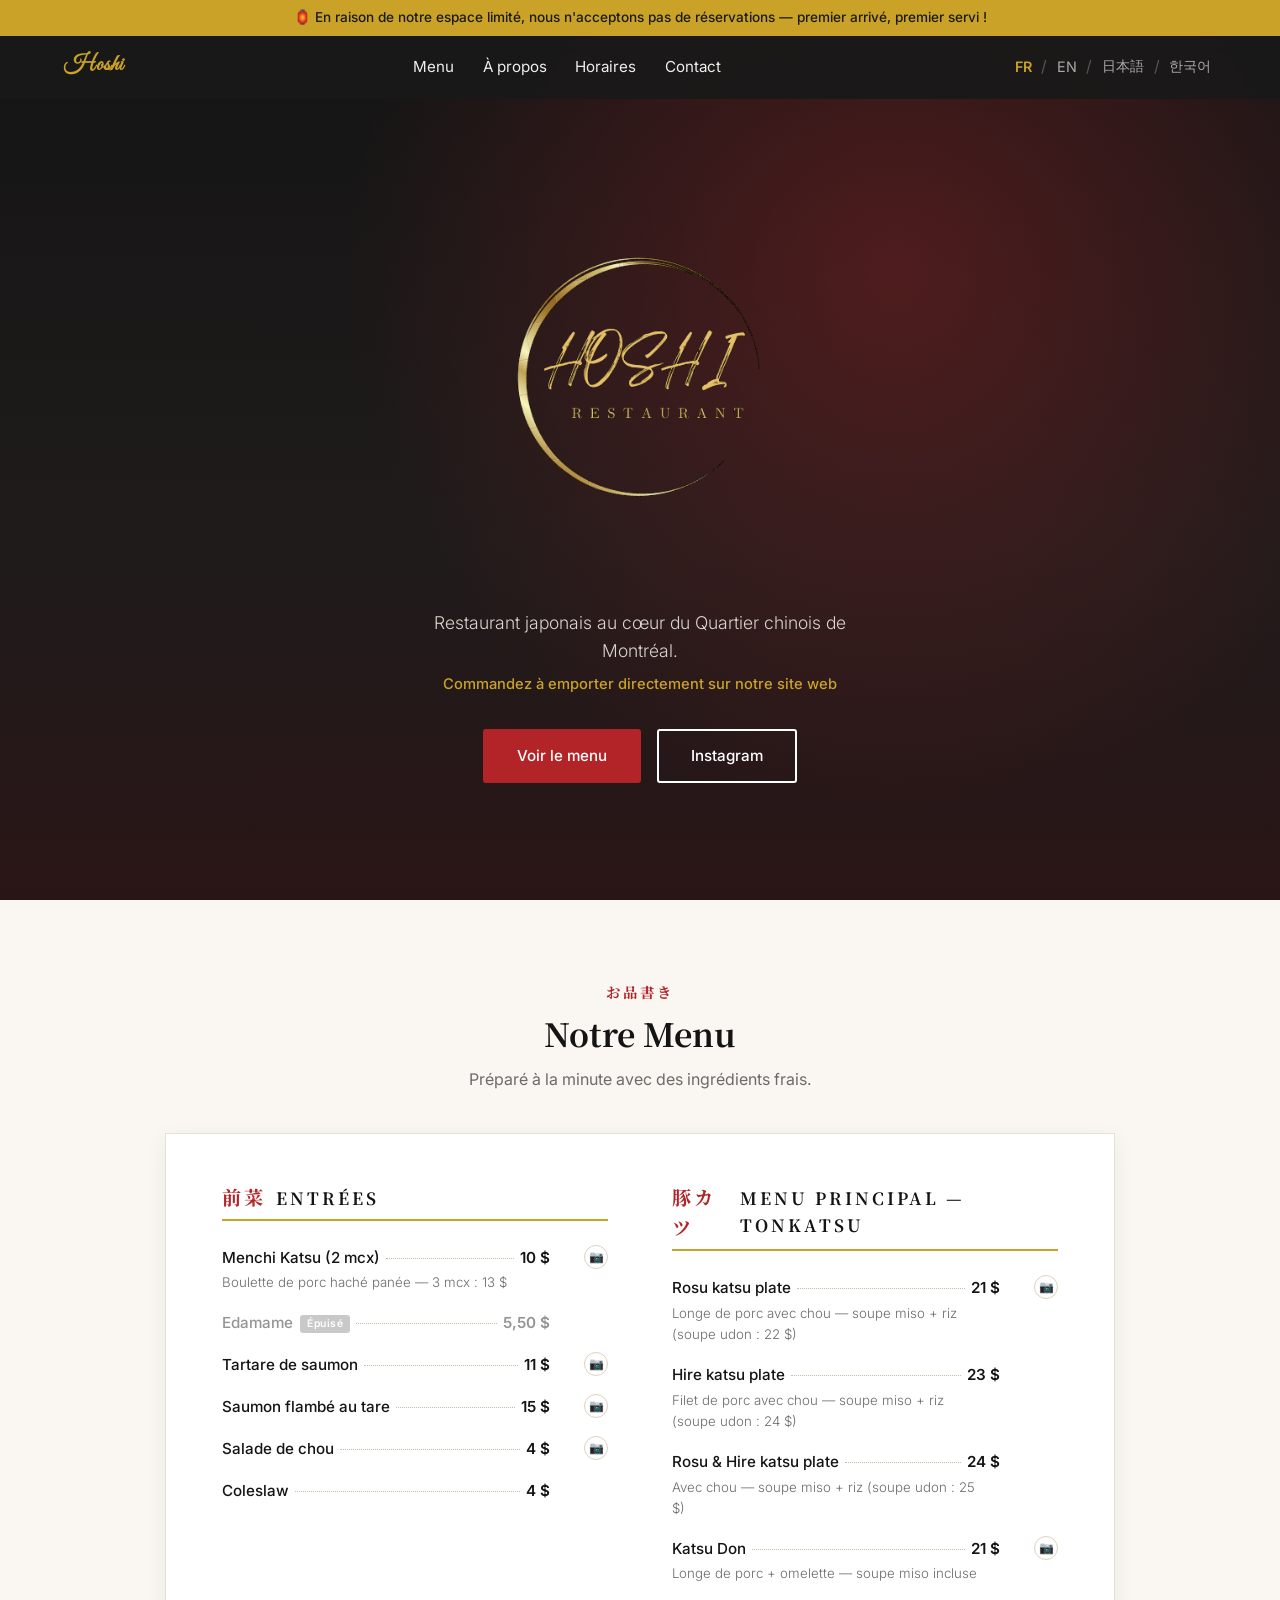
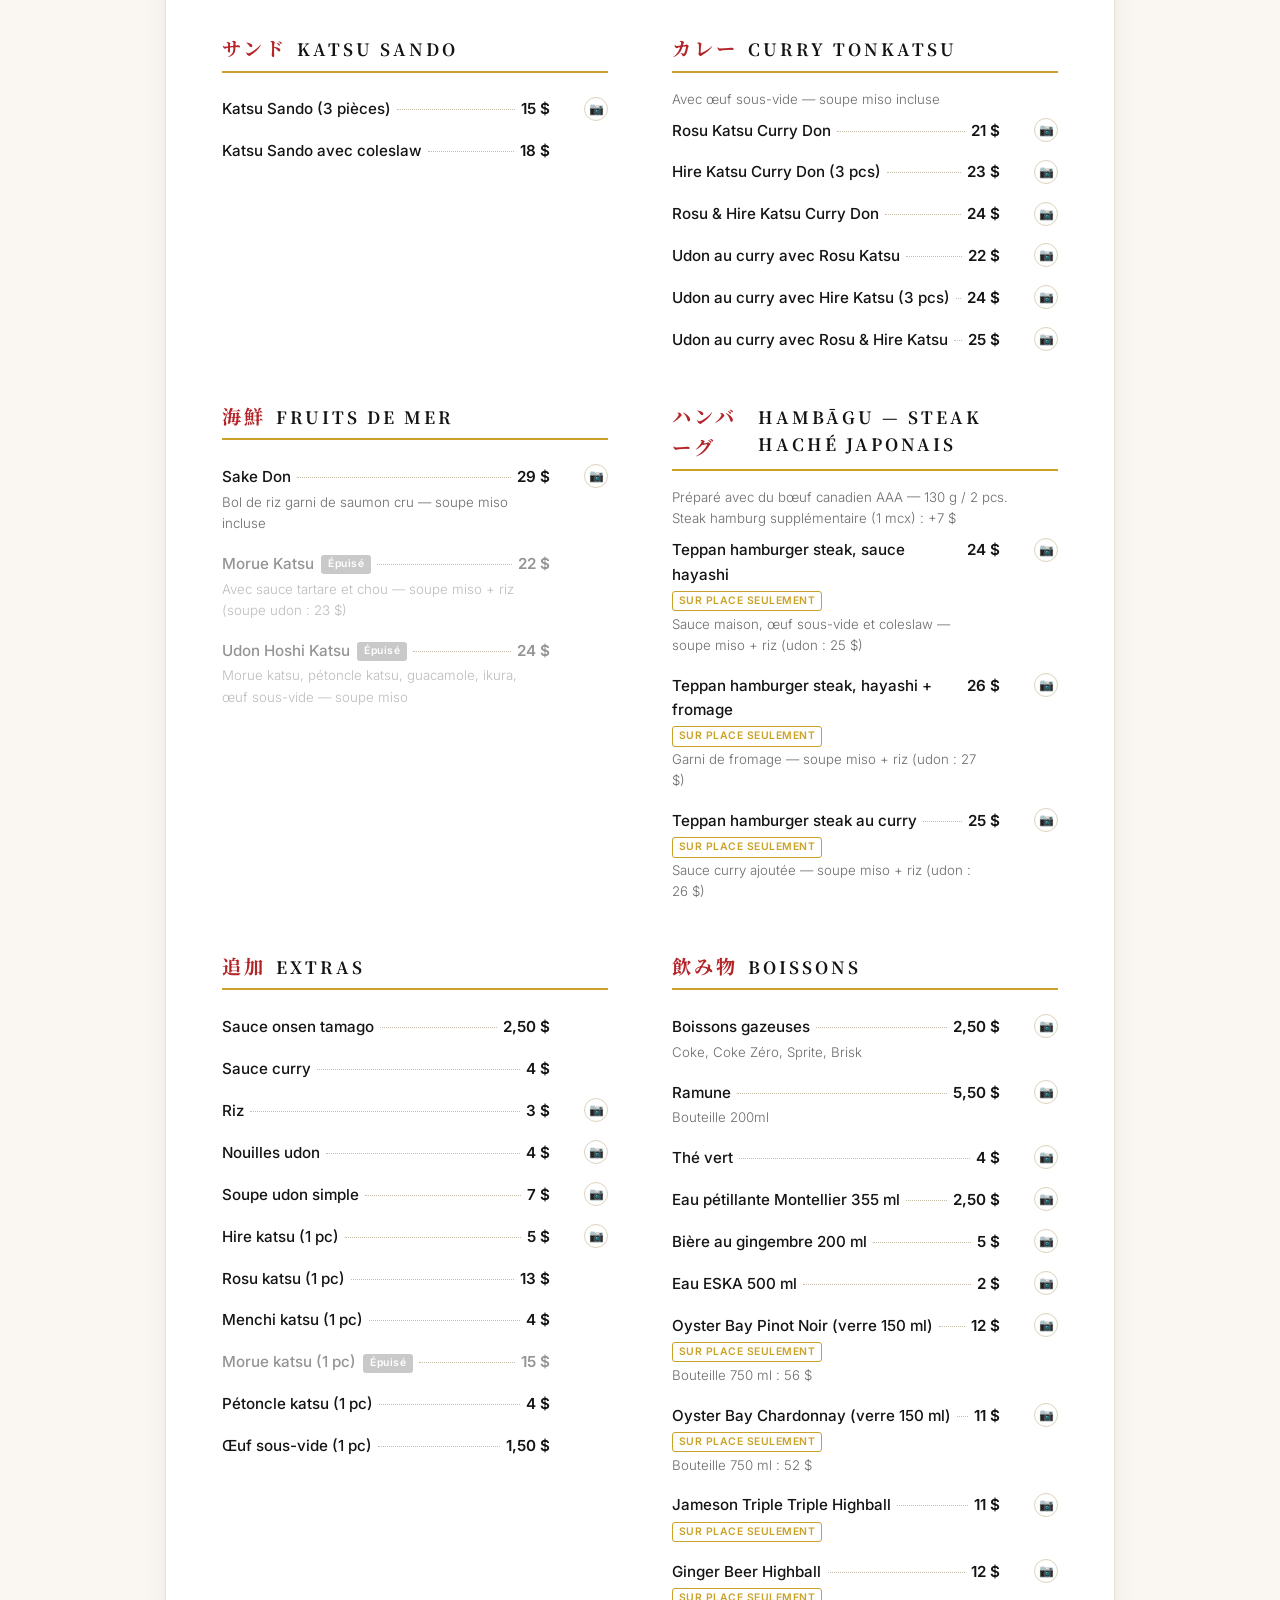
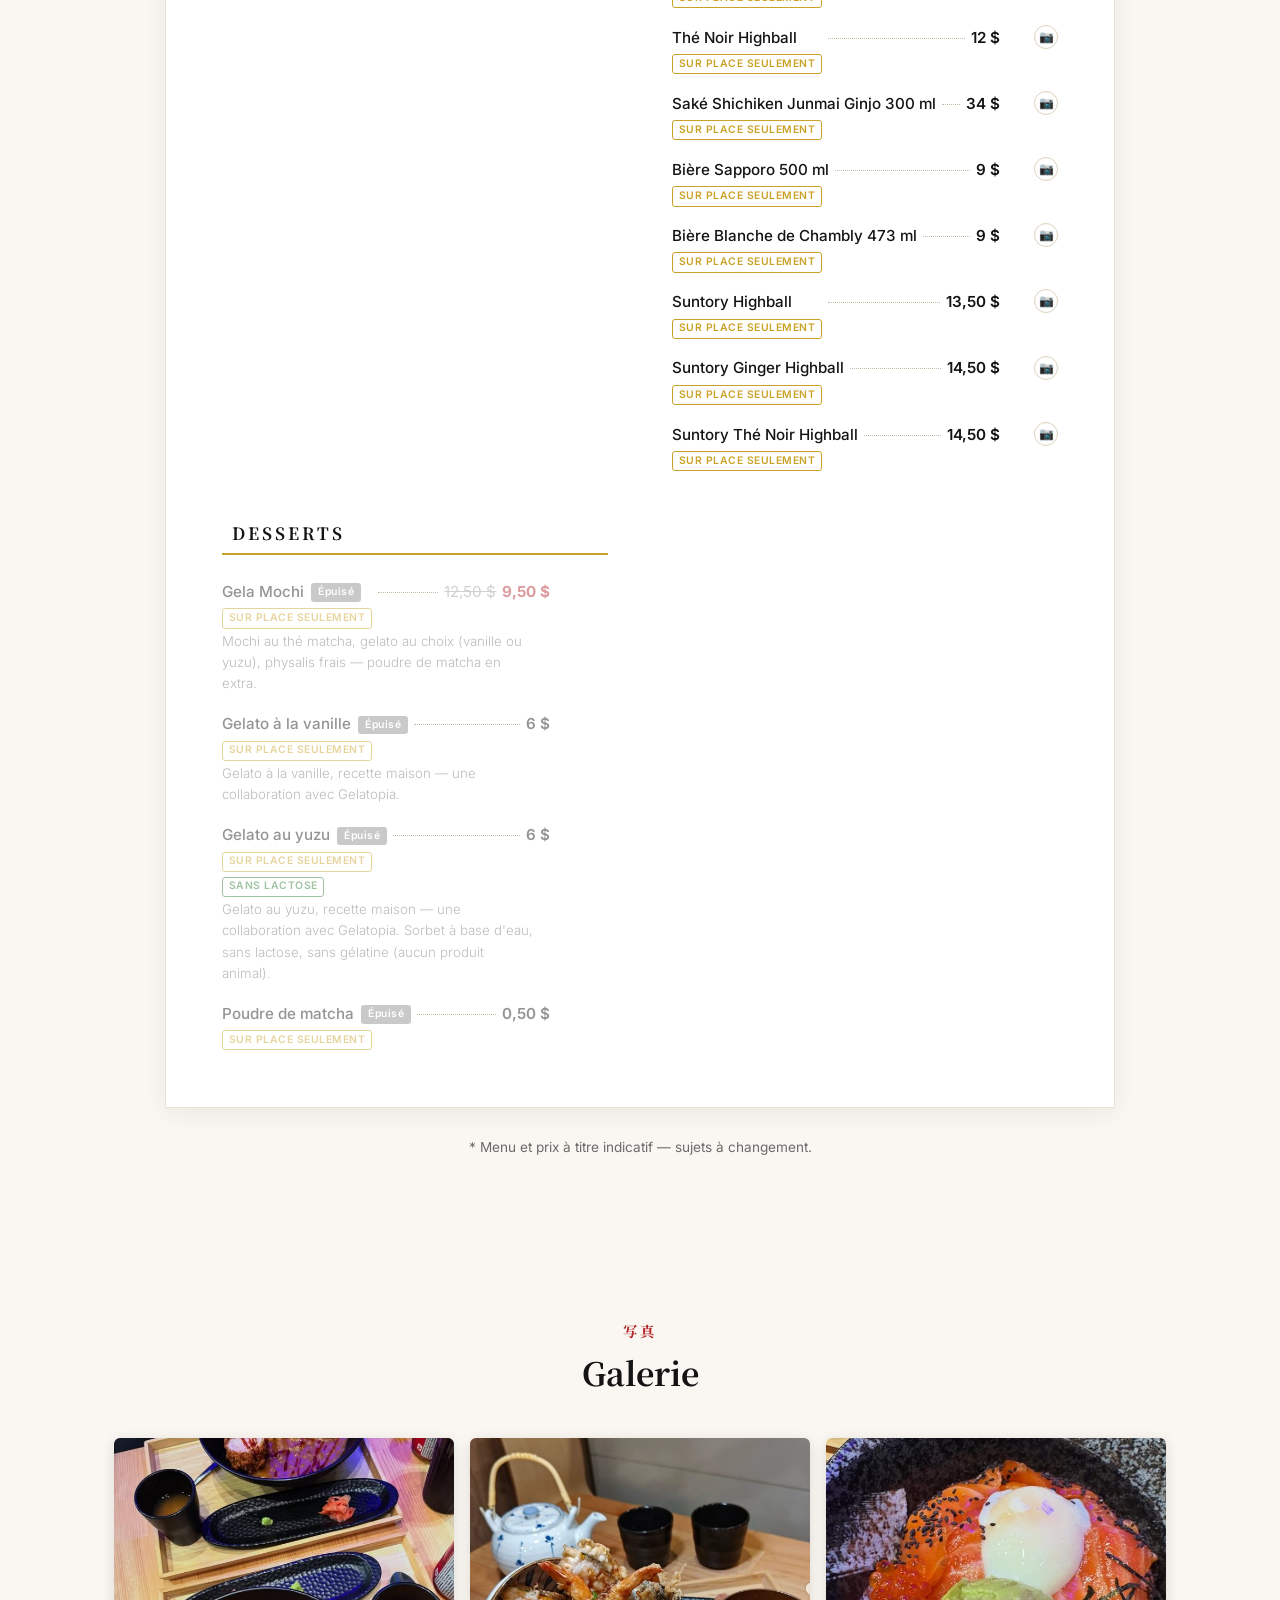
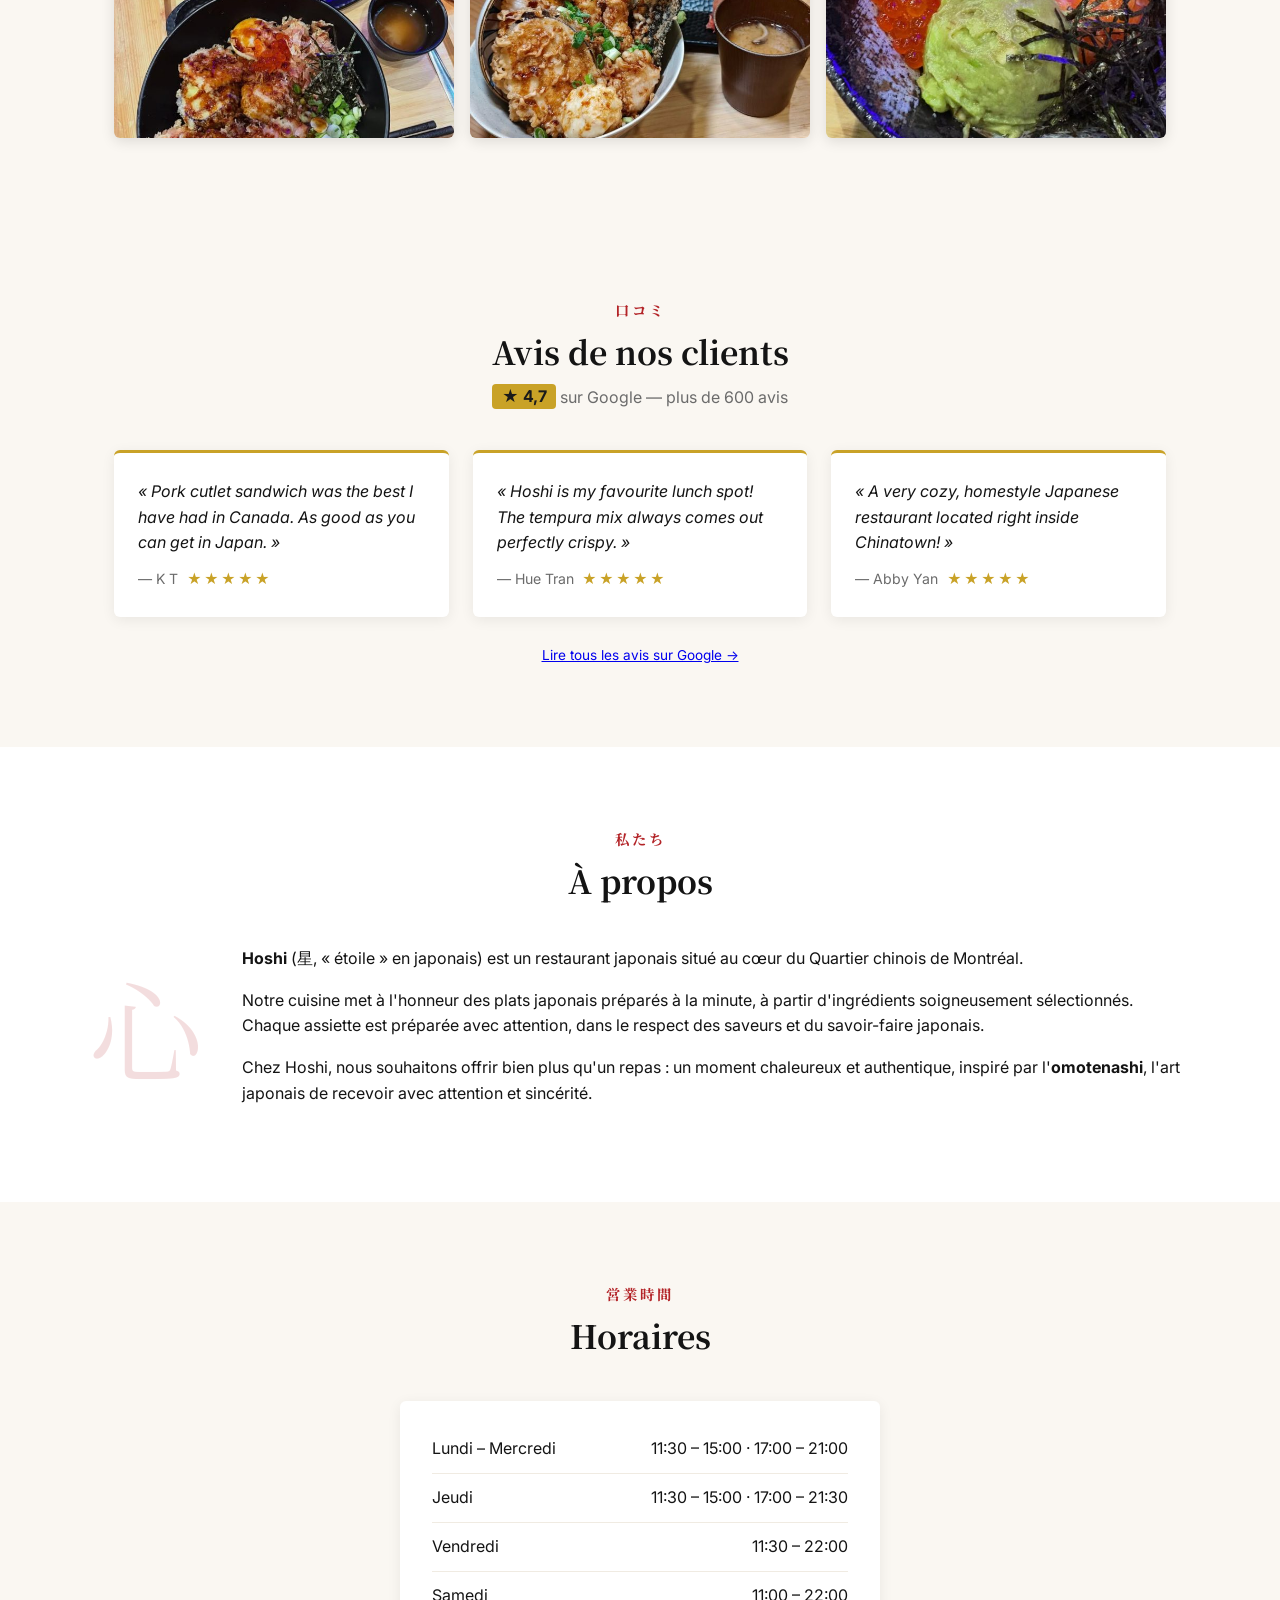
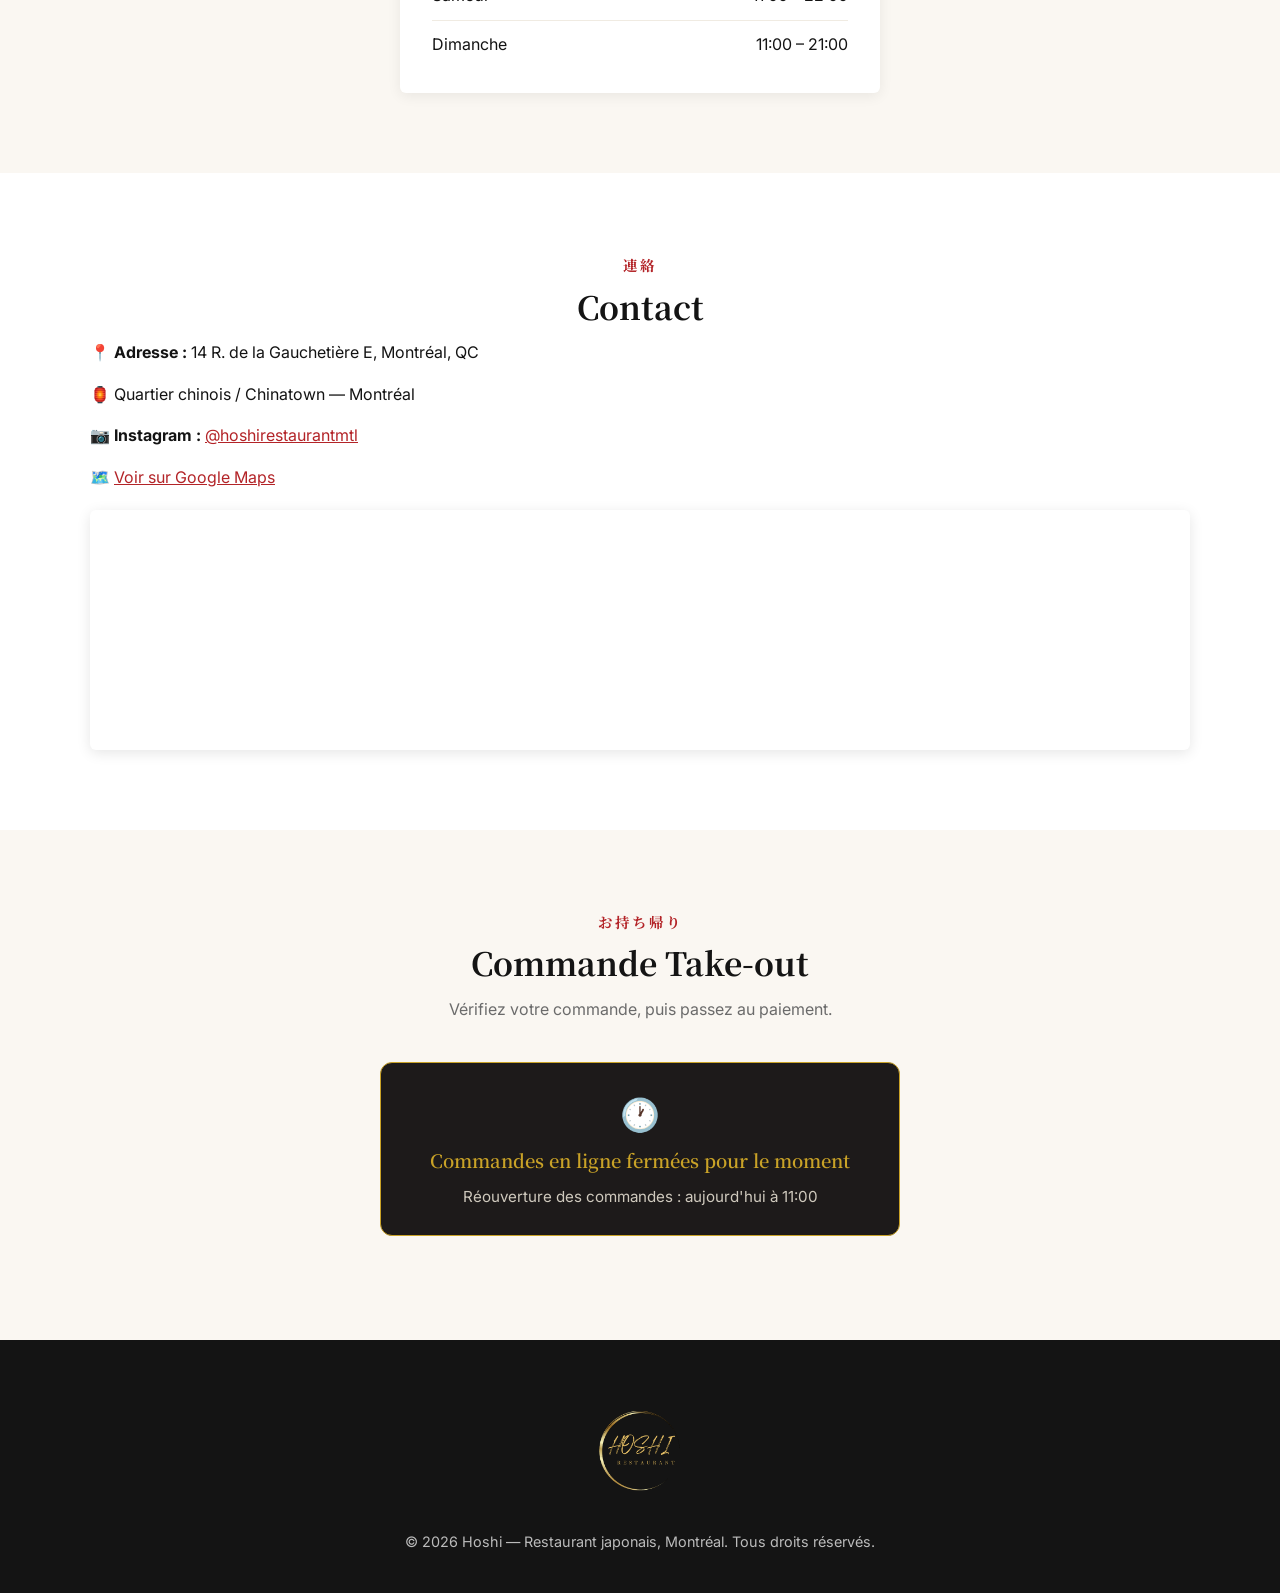
==== commit 21c7f9a3: "Avis Google en direct (Places API) avec repli statique api/reviews.js interroge l'API Google Places " ====
--- a/index.html
+++ b/index.html
@@ -138,8 +138,8 @@
     <!-- AVIS -->
     <section class="section" id="avis">
       <h2><span class="jp">口コミ</span> <span data-i18n="rev_title">Avis de nos clients</span></h2>
-      <p class="section-intro"><span class="rev-badge">★ 4,7</span> <span data-i18n="rev_sub">sur Google — plus de 600 avis</span></p>
-      <div class="reviews">
+      <p class="section-intro"><span class="rev-badge" id="revBadge">★ 4,7</span> <span data-i18n="rev_sub" id="revSub">sur Google — plus de 600 avis</span></p>
+      <div class="reviews" id="reviewsList">
         <blockquote class="review">
           <p>« Pork cutlet sandwich was the best I have had in Canada. As good as you can get in Japan. »</p>
           <footer>— K T <span class="stars">★★★★★</span></footer>
@@ -153,7 +153,7 @@
           <footer>— Abby Yan <span class="stars">★★★★★</span></footer>
         </blockquote>
       </div>
-      <p class="menu-note"><a href="https://www.google.com/maps/place/Hoshi/@45.5083786,-73.5622534,17z/data=!3m1!4b1!4m6!3m5!1s0x4cc91b0070355229:0xc6109aeff981cf40!8m2!3d45.5083749!4d-73.5596785!16s%2Fg%2F11wfwl9myg" target="_blank" rel="noopener" data-i18n="rev_link">Lire tous les avis sur Google →</a></p>
+      <p class="menu-note"><a href="https://www.google.com/maps/place/Hoshi/@45.5083786,-73.5622534,17z/data=!3m1!4b1!4m6!3m5!1s0x4cc91b0070355229:0xc6109aeff981cf40!8m2!3d45.5083749!4d-73.5596785!16s%2Fg%2F11wfwl9myg" target="_blank" rel="noopener" data-i18n="rev_link" id="revLink">Lire tous les avis sur Google →</a></p>
     </section>
 
     <!-- À PROPOS -->
@@ -209,20 +209,30 @@
           <h3 data-i18n="order_title">Votre commande 🥡</h3>
           <p class="cart-hint" data-i18n="order_hint">Ajoutez des plats depuis le menu avec le bouton « + ».</p>
           <ul class="cart-list" id="cartList"></ul>
+
+          <label class="cart-label" data-i18n="dining_mode_label">Comment allez-vous déguster votre commande ?</label>
+          <div class="dining-mode-options" id="diningModeOptions">
+            <button type="button" class="mode-btn" data-mode="takeout" data-i18n="mode_takeout">🥡 Pour emporter</button>
+            <button type="button" class="mode-btn" data-mode="dinein" data-i18n="mode_dinein">🍽️ Je mange sur place (+15 % service)</button>
+          </div>
+
           <div class="totals">
             <p><span data-i18n="order_subtotal">Sous-total :</span> <span id="cartSubtotal">0 $</span></p>
             <p><span>TPS (5 %) :</span> <span id="cartTps">0 $</span></p>
             <p><span>TVQ (9,975 %) :</span> <span id="cartTvq">0 $</span></p>
-            <p><span data-i18n="tip_row_label">Pourboire :</span> <span id="cartTip">0 $</span></p>
+            <p id="tipRow"><span data-i18n="tip_row_label">Pourboire :</span> <span id="cartTip">0 $</span></p>
+            <p id="serviceFeeRow" hidden><span data-i18n="service_fee_row_label">Frais de service (15 %) :</span> <span id="cartServiceFee">0 $</span></p>
             <p class="cart-total"><span data-i18n="order_total">Total :</span> <strong id="cartTotal">0 $</strong></p>
           </div>
 
-          <label class="cart-label" data-i18n="tip_label">Pourboire</label>
-          <div class="tip-options" id="tipOptions">
-            <button type="button" class="tip-btn" data-tip="0" data-i18n="tip_none">Aucun</button>
-            <button type="button" class="tip-btn" data-tip="0.10">10 %</button>
-            <button type="button" class="tip-btn" data-tip="0.15">15 %</button>
-            <button type="button" class="tip-btn" data-tip="0.20">20 %</button>
+          <div id="tipSection" hidden>
+            <label class="cart-label" data-i18n="tip_label">Pourboire</label>
+            <div class="tip-options" id="tipOptions">
+              <button type="button" class="tip-btn" data-tip="0" data-i18n="tip_none">Aucun</button>
+              <button type="button" class="tip-btn" data-tip="0.10">10 %</button>
+              <button type="button" class="tip-btn" data-tip="0.15">15 %</button>
+              <button type="button" class="tip-btn" data-tip="0.20">20 %</button>
+            </div>
           </div>
 
           <input type="text" id="orderName" data-i18n-ph="ph_name" placeholder="Votre nom" required>
@@ -234,11 +244,6 @@
             <h4 data-i18n="pay_title">Paiement</h4>
             <p class="pay-note" data-i18n="pay_online_only">💳 Paiement sécurisé en ligne — votre commande est confirmée une fois payée.</p>
           </div>
-
-          <label class="takeout-confirm">
-            <input type="checkbox" id="confirmTakeout">
-            <span data-i18n="confirm_takeout">Je confirme que cette commande est pour emporter et ne sera pas consommée sur place.</span>
-          </label>
 
           <button type="button" class="btn" id="sendOrder" data-i18n="order_btn" disabled>Confirmer la commande</button>
           <p class="form-msg" id="formMsg"></p>
--- a/style.css
+++ b/style.css
@@ -544,19 +544,21 @@
 .pay-box h4 { margin-bottom: 0.5rem; }
 .pay-note { font-size: 0.9rem; color: var(--gris); }
 
-.takeout-confirm {
-  display: flex;
-  align-items: flex-start;
-  gap: 0.5rem;
-  font-size: 0.85rem;
+.dining-mode-options { display: flex; gap: 0.5rem; margin: 0.4rem 0 1rem; flex-wrap: wrap; }
+.mode-btn {
+  flex: 1;
+  min-width: 9rem;
+  padding: 0.65rem 0.6rem;
+  border: 1px solid #d8cfba;
+  border-radius: 5px;
+  background: #fff;
   color: var(--negro);
-  background: #fff8e6;
-  border: 1px solid #ecd9a0;
-  border-radius: 6px;
-  padding: 0.7rem 0.9rem;
-  cursor: pointer;
-}
-.takeout-confirm input { margin-top: 0.2rem; flex-shrink: 0; }
+  font-family: inherit;
+  font-size: 0.88rem;
+  cursor: pointer;
+}
+.mode-btn:hover { border-color: var(--dorado); }
+.mode-btn.active { background: var(--dorado); border-color: var(--dorado); color: #1a1a1a; font-weight: 600; }
 
 .tip-options { display: flex; gap: 0.5rem; margin: 0.4rem 0 1rem; flex-wrap: wrap; }
 .tip-btn {
@@ -770,3 +772,18 @@
   white-space: nowrap;
 }
 body.lunch-menu-restricted li.lunch-restrict .add-btn { display: none; }
+
+.diet-chip {
+  display: inline-block;
+  margin: 0.25rem 0.3rem 0 0;
+  font-size: 0.65rem;
+  font-weight: 600;
+  letter-spacing: 0.5px;
+  text-transform: uppercase;
+  color: #2e7d32;
+  border: 1px solid #2e7d32;
+  border-radius: 3px;
+  padding: 0.05rem 0.35rem;
+  vertical-align: middle;
+  white-space: nowrap;
+}
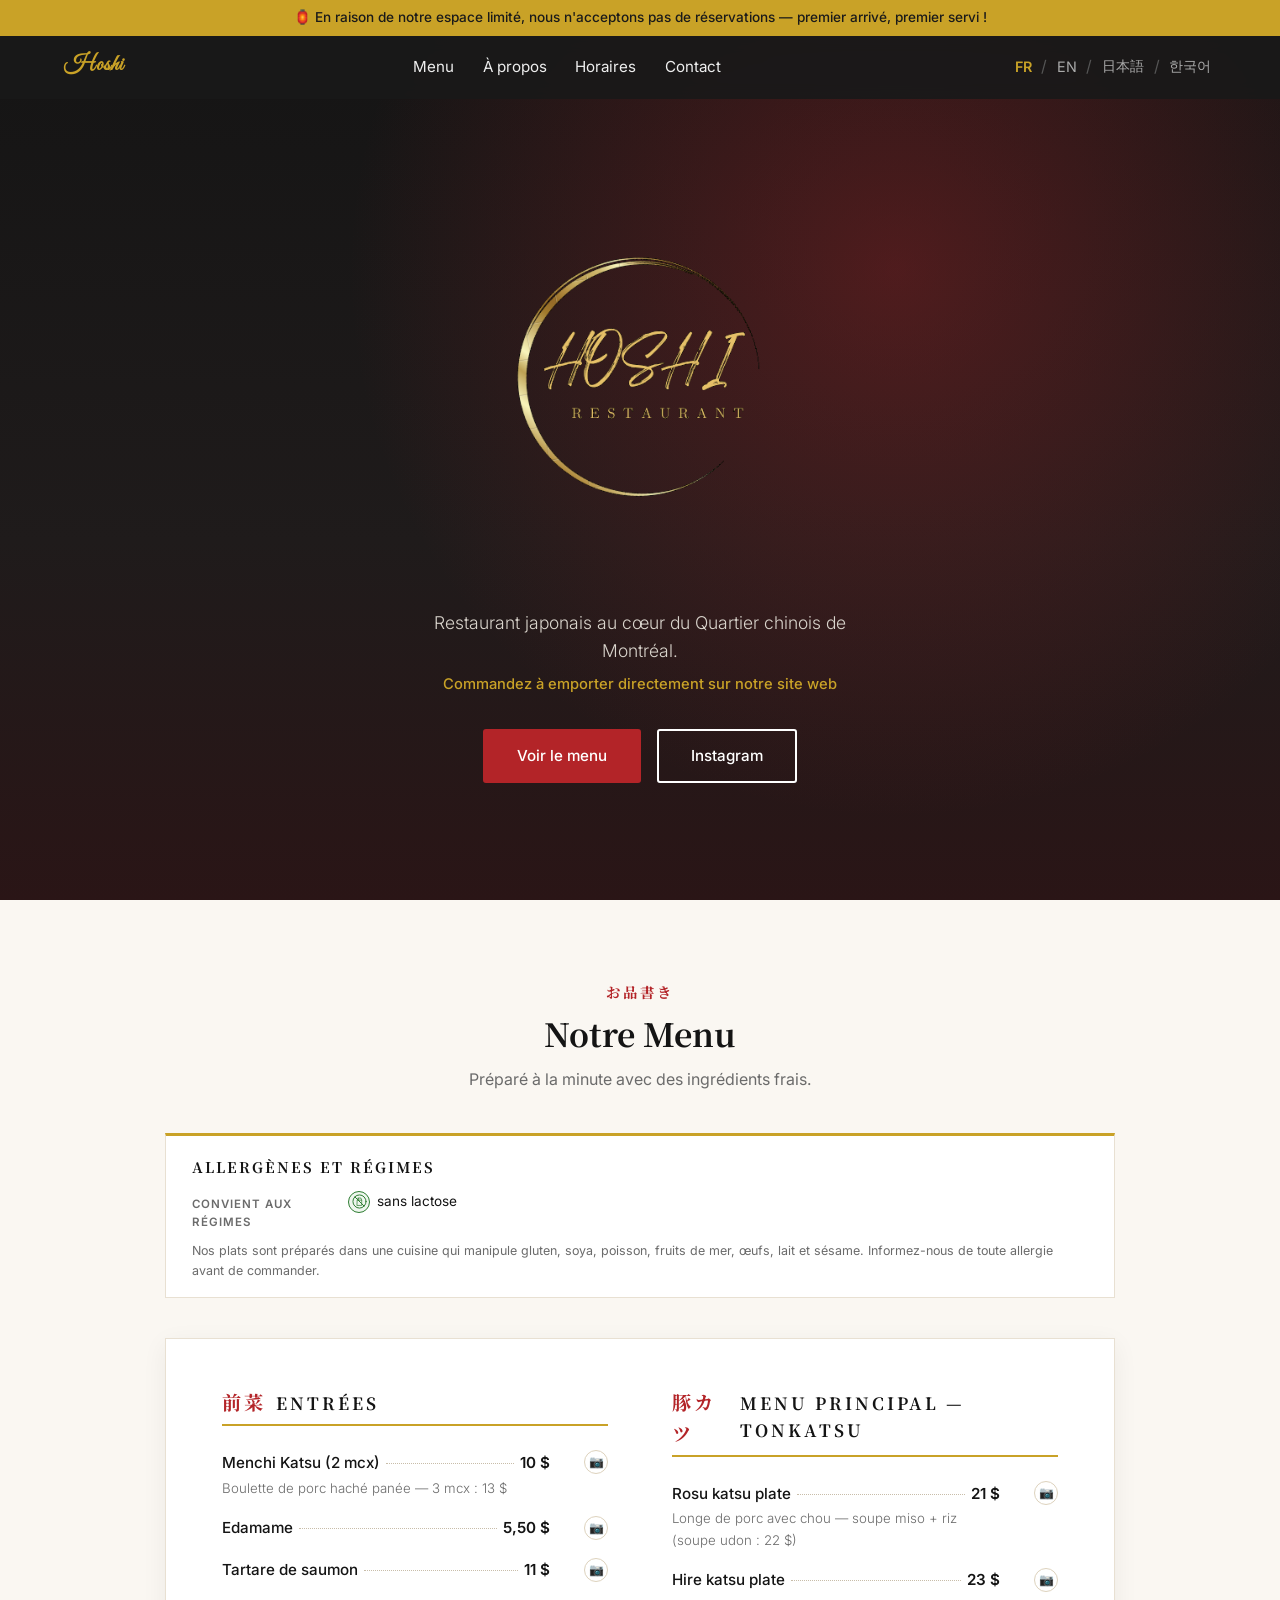
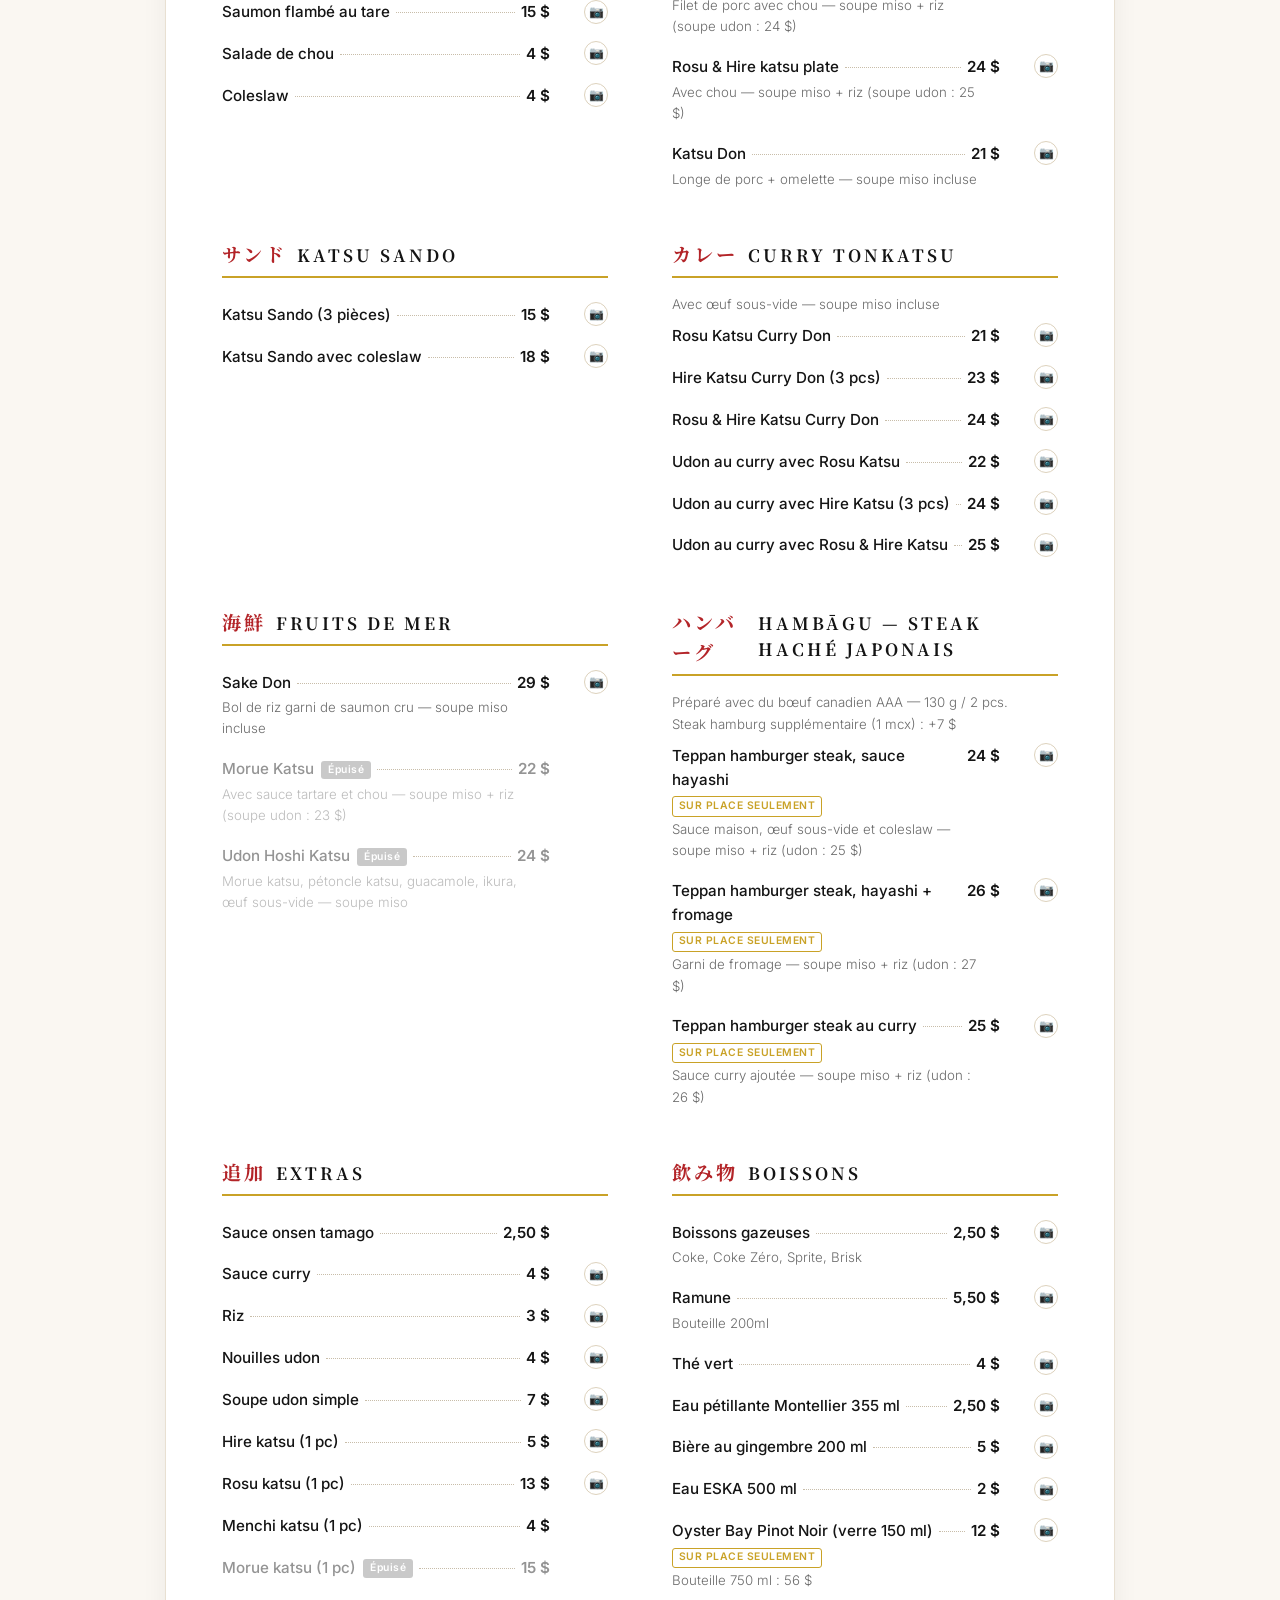
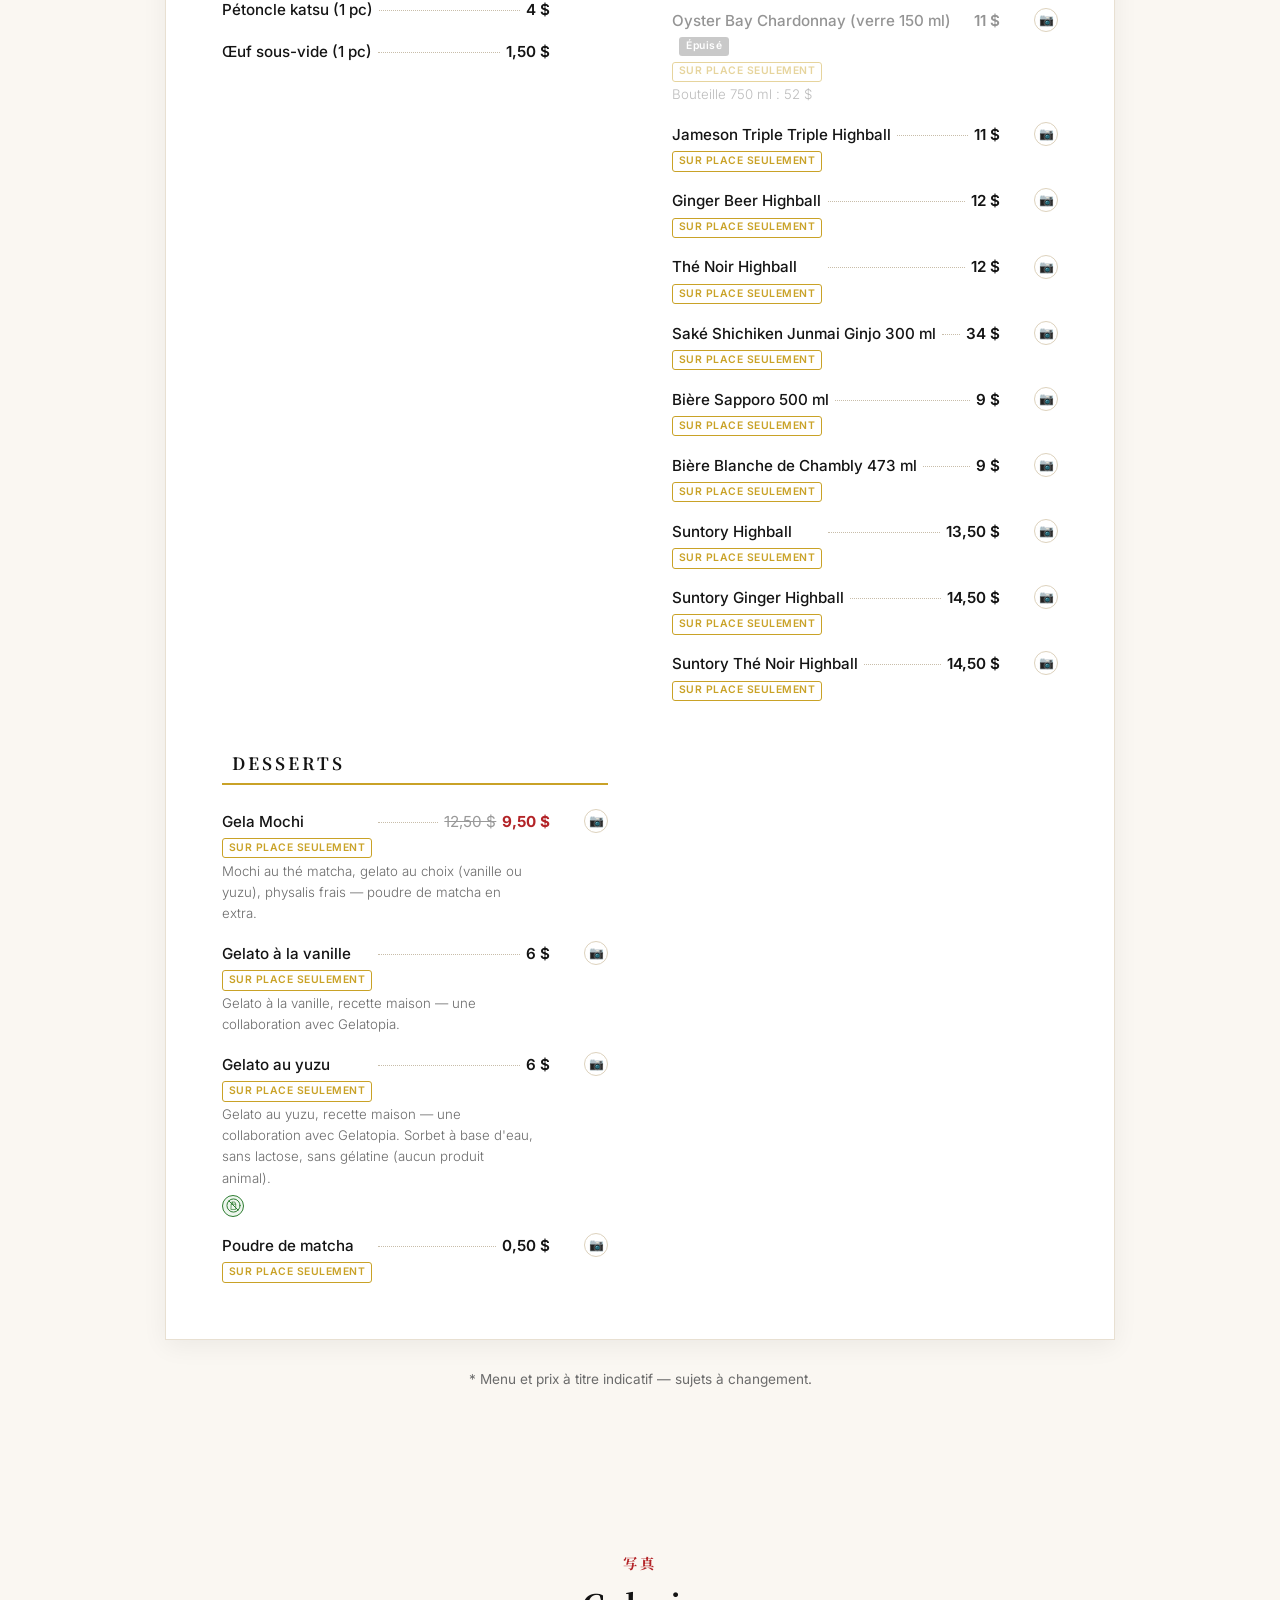
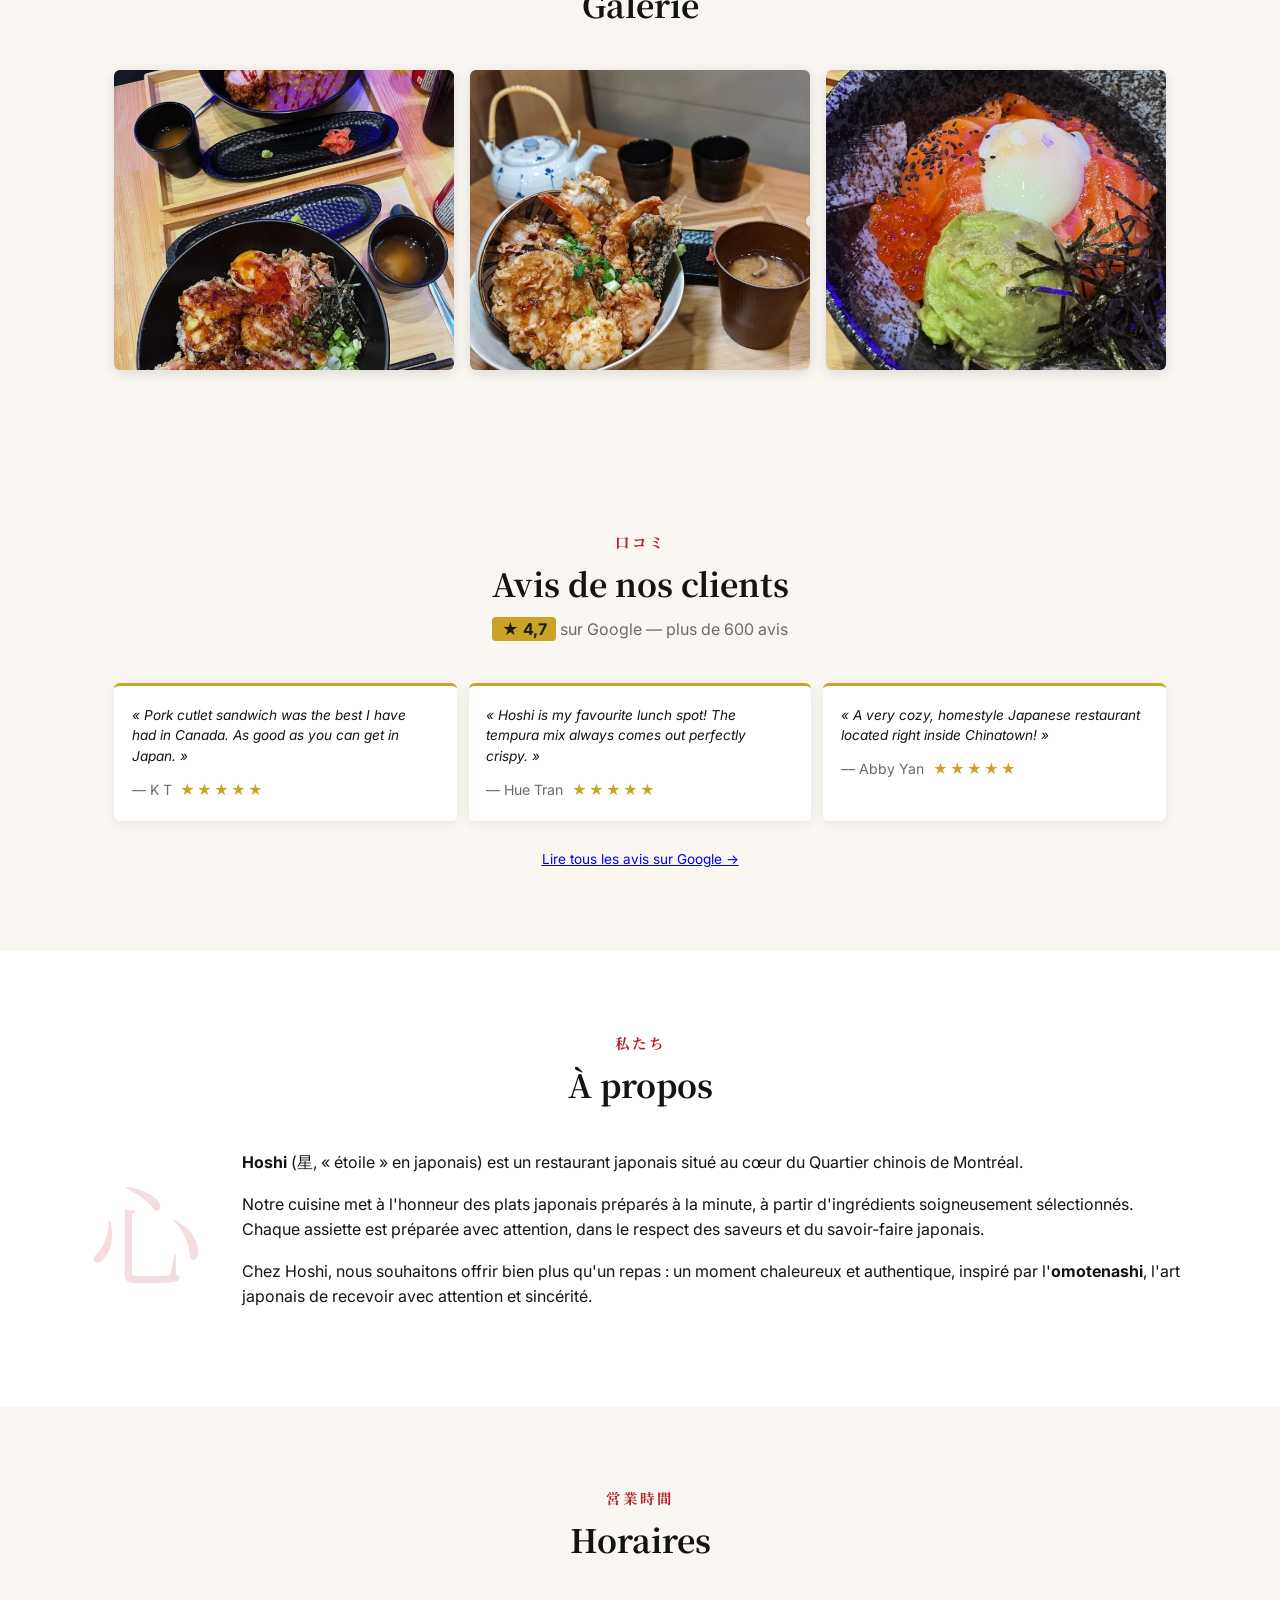
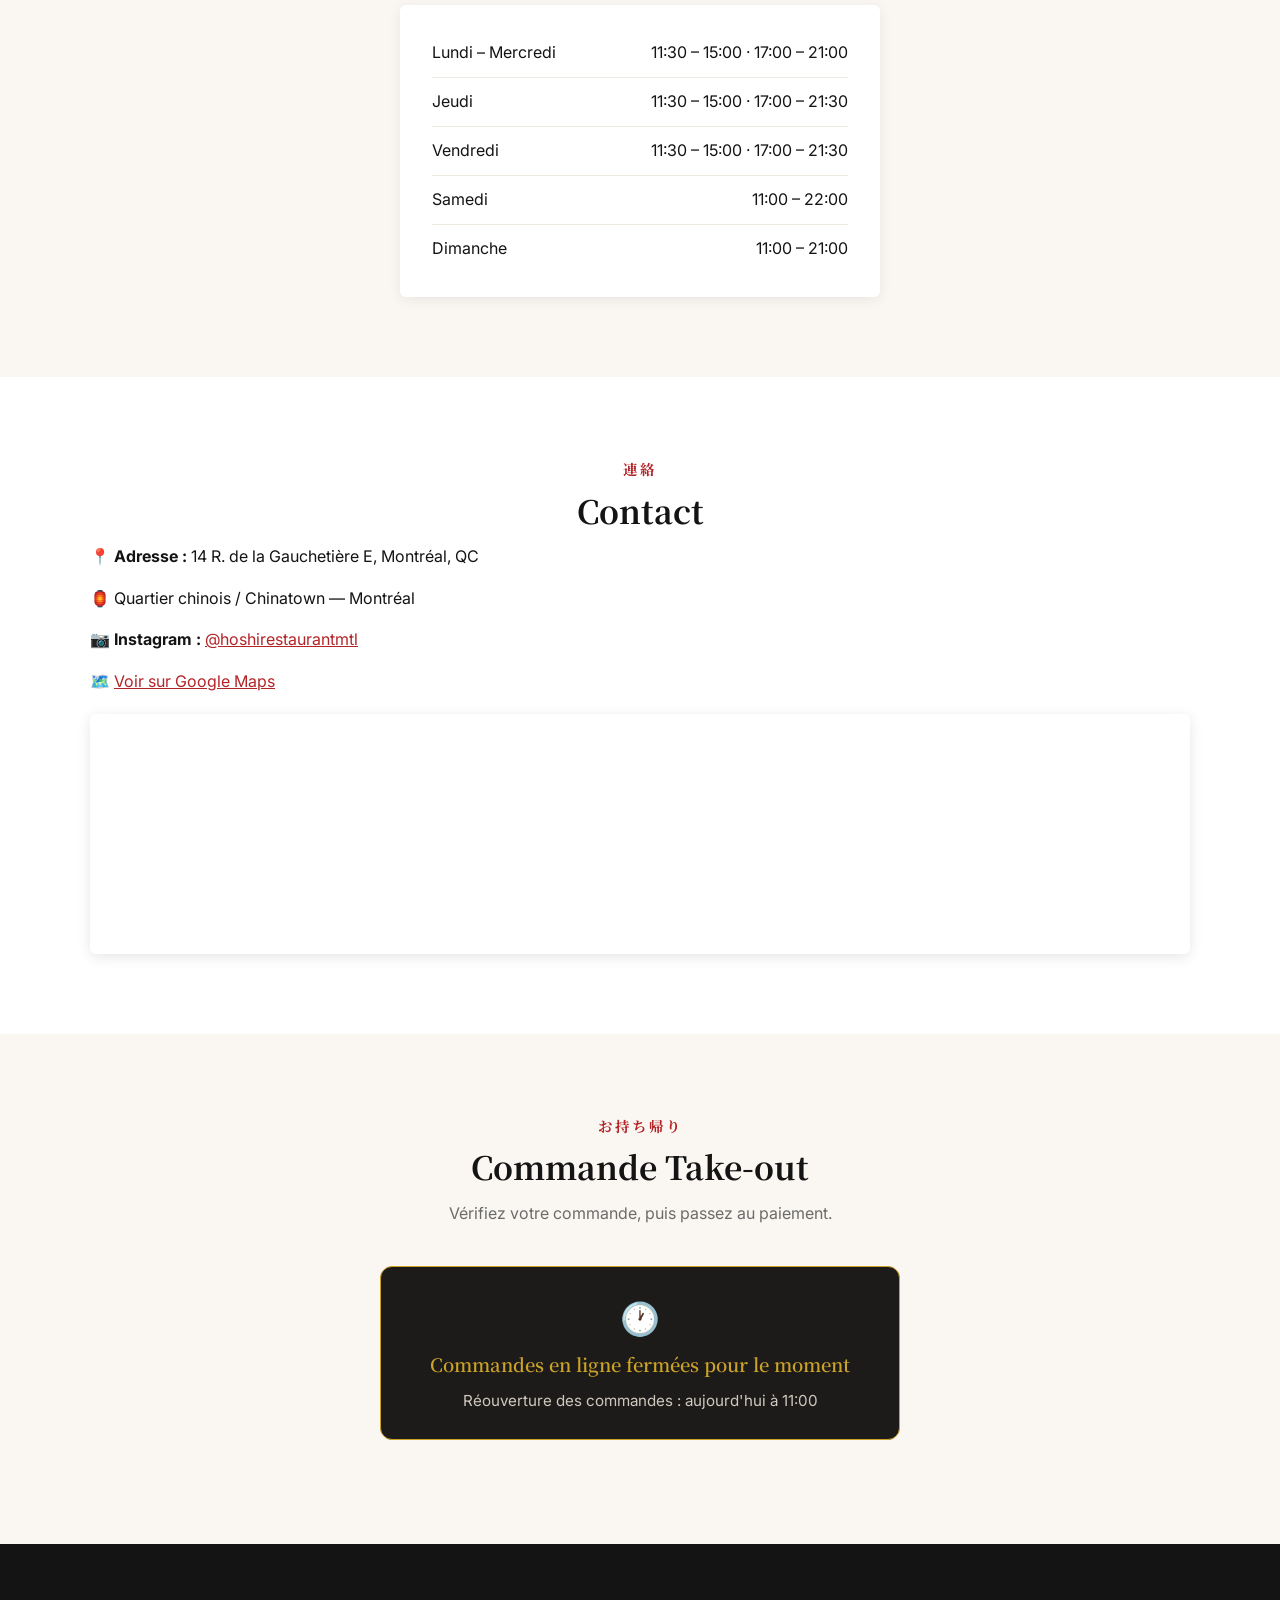
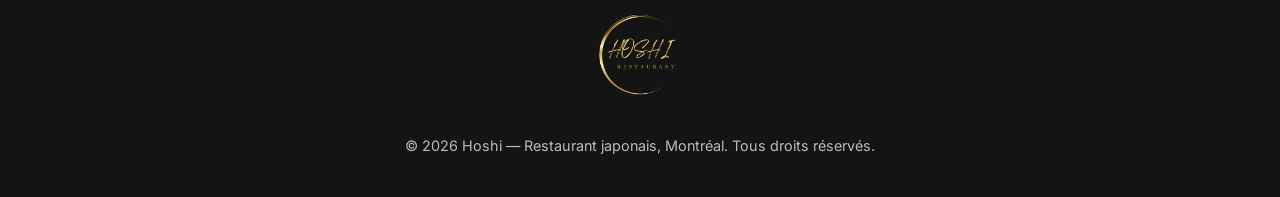
==== commit debecd00: "Menu de test (/test) protégé par le PIN commandes + icônes allergènes - /test → /?test=1 : applique " ====
--- a/index.html
+++ b/index.html
@@ -109,6 +109,8 @@
       <h2><span class="jp">お品書き</span> <span data-i18n="menu_title">Notre Menu</span></h2>
       <p class="section-intro" data-i18n="menu_intro">Préparé à la minute avec des ingrédients frais.</p>
 
+      <div class="allergen-legend" id="allergenLegend" hidden></div>
+
       <div class="menu-book" id="menuBook"></div>
 
       <p class="menu-note" data-i18n="menu_note">* Menu et prix à titre indicatif — sujets à changement.</p>
--- a/style.css
+++ b/style.css
@@ -338,19 +338,28 @@
 }
 .reviews {
   display: grid;
-  grid-template-columns: repeat(auto-fit, minmax(260px, 1fr));
-  gap: 1.5rem;
+  grid-template-columns: repeat(auto-fit, minmax(190px, 1fr));
+  gap: 0.75rem;
   margin-top: 2.5rem;
 }
 .review {
+  display: flex;
+  flex-direction: column;
   background: #fff;
   border-radius: 6px;
-  padding: 1.6rem 1.5rem;
+  padding: 1.2rem 1.1rem;
   box-shadow: 0 3px 14px rgba(0, 0, 0, 0.07);
   border-top: 3px solid var(--dorado);
   font-style: italic;
-}
-.review p { margin-bottom: 0.8rem; }
+  font-size: 0.85rem;
+}
+.review p {
+  margin-bottom: 0.8rem;
+  max-height: 220px;
+  overflow-y: auto;
+  padding-right: 0.4rem;
+  line-height: 1.5;
+}
 .review footer { font-style: normal; font-size: 0.88rem; color: var(--gris); }
 .stars { color: var(--dorado); letter-spacing: 2px; margin-left: 0.3rem; }
 
@@ -589,6 +598,92 @@
 .menu-list li.soldout .mi-head > span:first-child,
 .menu-list li.soldout .mi-desc,
 .menu-list li.soldout .price { opacity: 0.45; }
+/* ===== Mode TEST (/test) ===== */
+.test-bar {
+  position: fixed;
+  left: 0;
+  right: 0;
+  bottom: 0;
+  z-index: 2000;
+  display: flex;
+  flex-wrap: wrap;
+  align-items: center;
+  justify-content: center;
+  gap: 0.5rem;
+  padding: 0.5rem 1rem;
+  background: repeating-linear-gradient(45deg, #1f6fb2, #1f6fb2 12px, #1b62a0 12px, #1b62a0 24px);
+  color: #fff;
+  font-size: 0.85rem;
+  text-align: center;
+}
+body.test-mode { padding-bottom: 3.5rem; }
+.test-pin { display: inline-flex; gap: 0.3rem; }
+.test-pin input { width: 6rem; padding: 0.2rem 0.4rem; border: none; border-radius: 3px; text-align: center; }
+.test-pin button { padding: 0.2rem 0.7rem; border: 1px solid #fff; border-radius: 3px; background: transparent; color: #fff; cursor: pointer; }
+
+/* ===== Allergènes / régimes : icônes + légende ===== */
+.ico {
+  display: inline-flex;
+  align-items: center;
+  justify-content: center;
+  width: 22px;
+  height: 22px;
+  border-radius: 50%;
+  border: 1px solid currentColor;
+  flex: none;
+  vertical-align: middle;
+}
+.ico svg { width: 15px; height: 15px; }
+.ico-alg { color: #d47a22; background: #fdf1e4; }
+.ico-diet { color: #2e7d32; background: #eef6ee; }
+.mi-icons {
+  display: flex;
+  flex-wrap: wrap;
+  align-items: center;
+  gap: 4px;
+  margin: 0.35rem 0 0;
+}
+.ico-sep { width: 1px; height: 16px; background: #d8cfbf; margin: 0 3px; }
+.menu-list li.soldout .mi-icons { opacity: 0.45; }
+
+.allergen-legend {
+  max-width: 950px;
+  margin: 2rem auto 0;
+  background: #fff;
+  border: 1px solid #e8e0d2;
+  border-top: 3px solid var(--dorado);
+  padding: 1.2rem 1.6rem 1rem;
+}
+.legend-title {
+  font-size: 0.9rem;
+  letter-spacing: 2px;
+  text-transform: uppercase;
+  margin-bottom: 0.8rem;
+}
+.legend-group { display: flex; gap: 0.8rem; align-items: flex-start; margin-bottom: 0.6rem; }
+.legend-label {
+  flex: 0 0 9rem;
+  font-size: 0.72rem;
+  font-weight: 600;
+  letter-spacing: 1px;
+  text-transform: uppercase;
+  color: var(--gris);
+  padding-top: 0.25rem;
+}
+.legend-list {
+  list-style: none;
+  display: flex;
+  flex-wrap: wrap;
+  gap: 0.45rem 1.1rem;
+}
+.legend-list li { display: flex; align-items: center; gap: 0.4rem; font-size: 0.85rem; }
+.legend-note { font-size: 0.78rem; color: var(--gris); margin-top: 0.4rem; }
+@media (max-width: 760px) {
+  .allergen-legend { padding: 1rem 1.1rem 0.8rem; }
+  .legend-group { flex-direction: column; gap: 0.4rem; }
+  .legend-label { flex: none; padding-top: 0; }
+  .legend-list { display: grid; grid-template-columns: 1fr 1fr; gap: 0.45rem 0.8rem; width: 100%; }
+}
 .soldout-chip {
   display: inline-block;
   background: #8a8a8a;
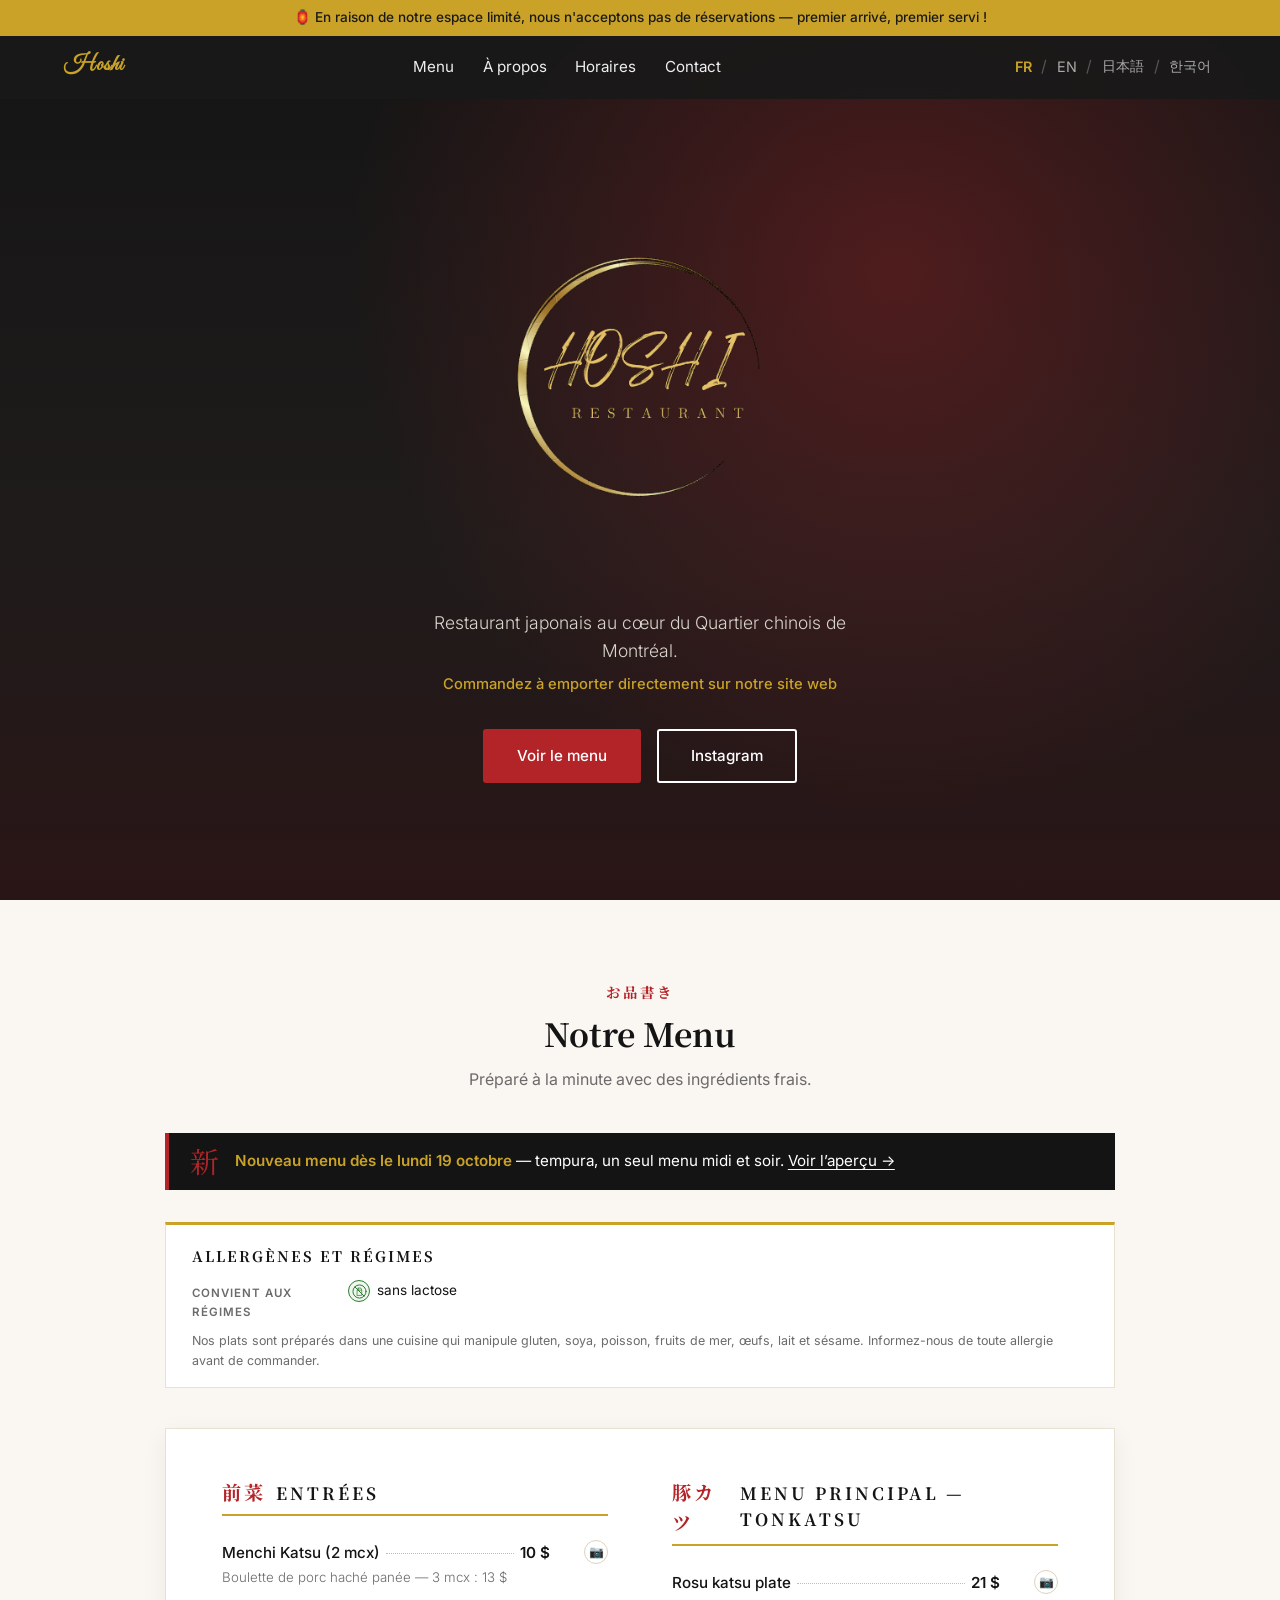
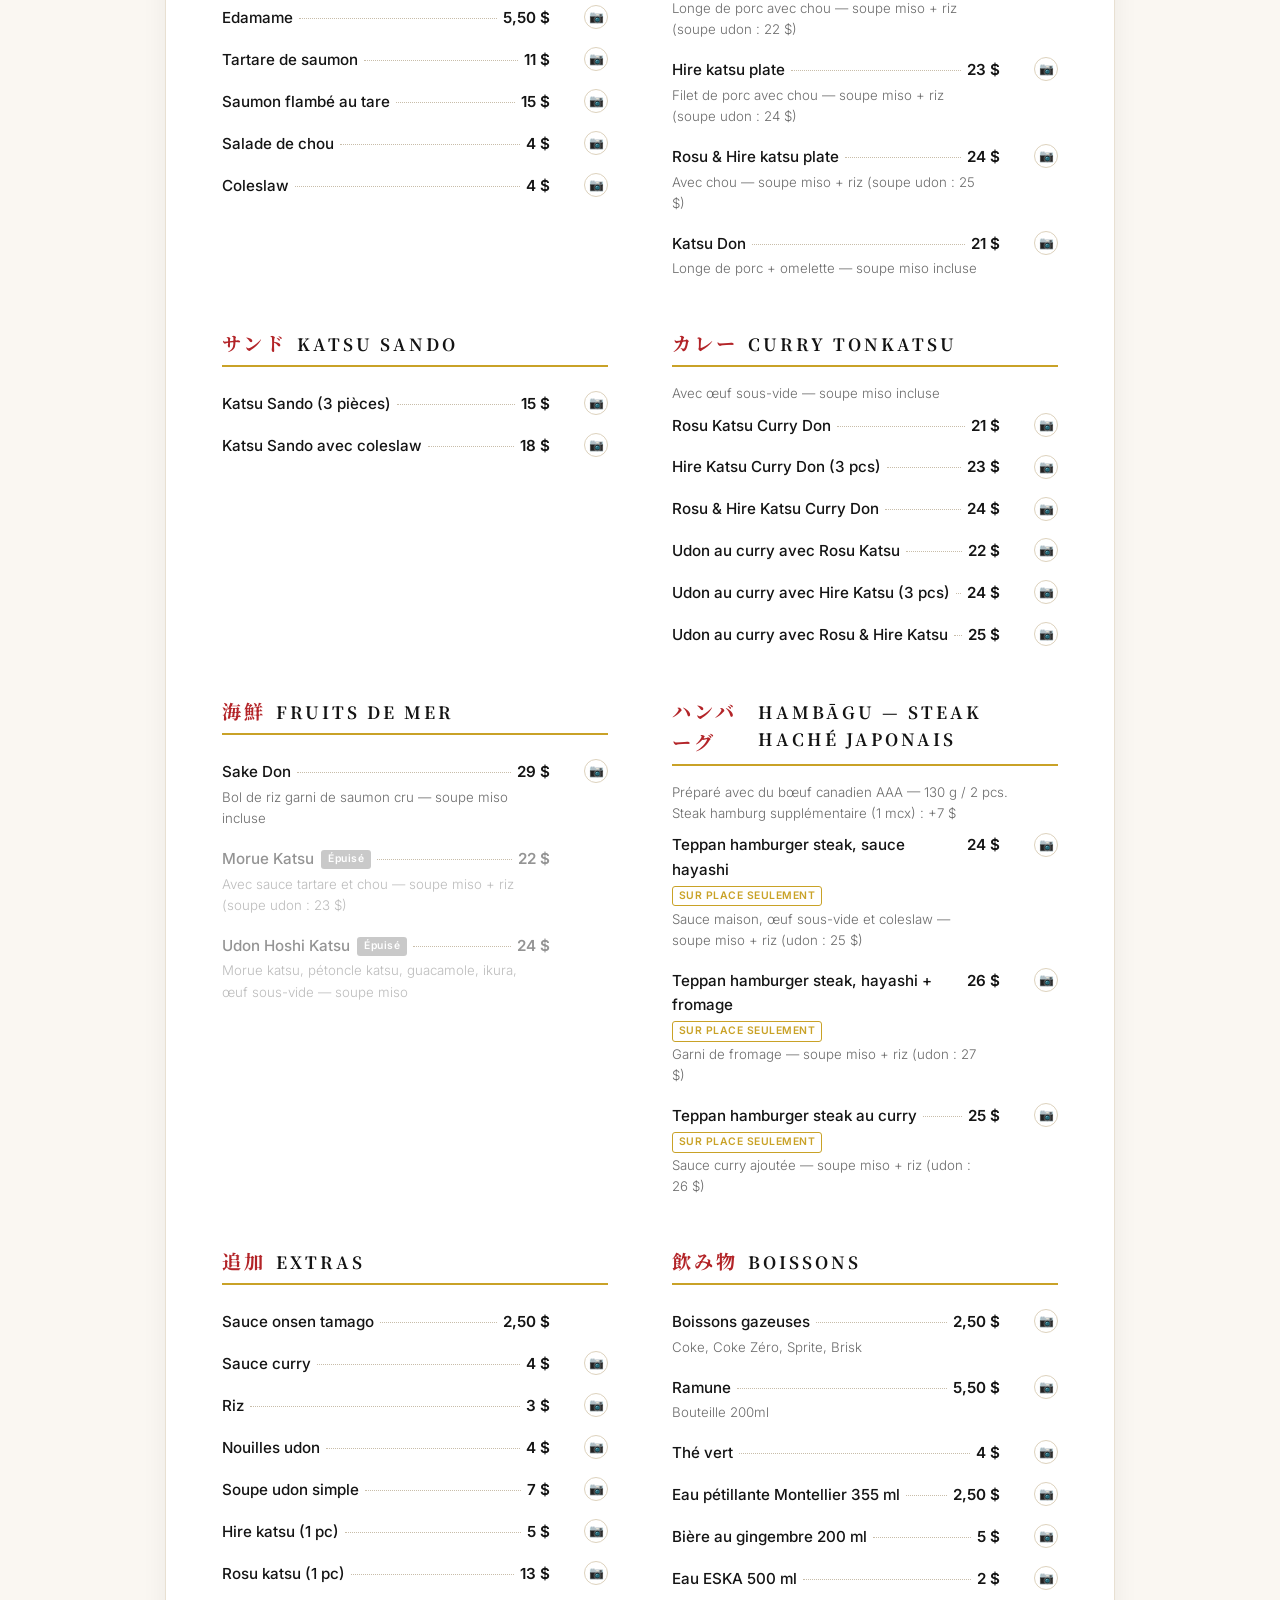
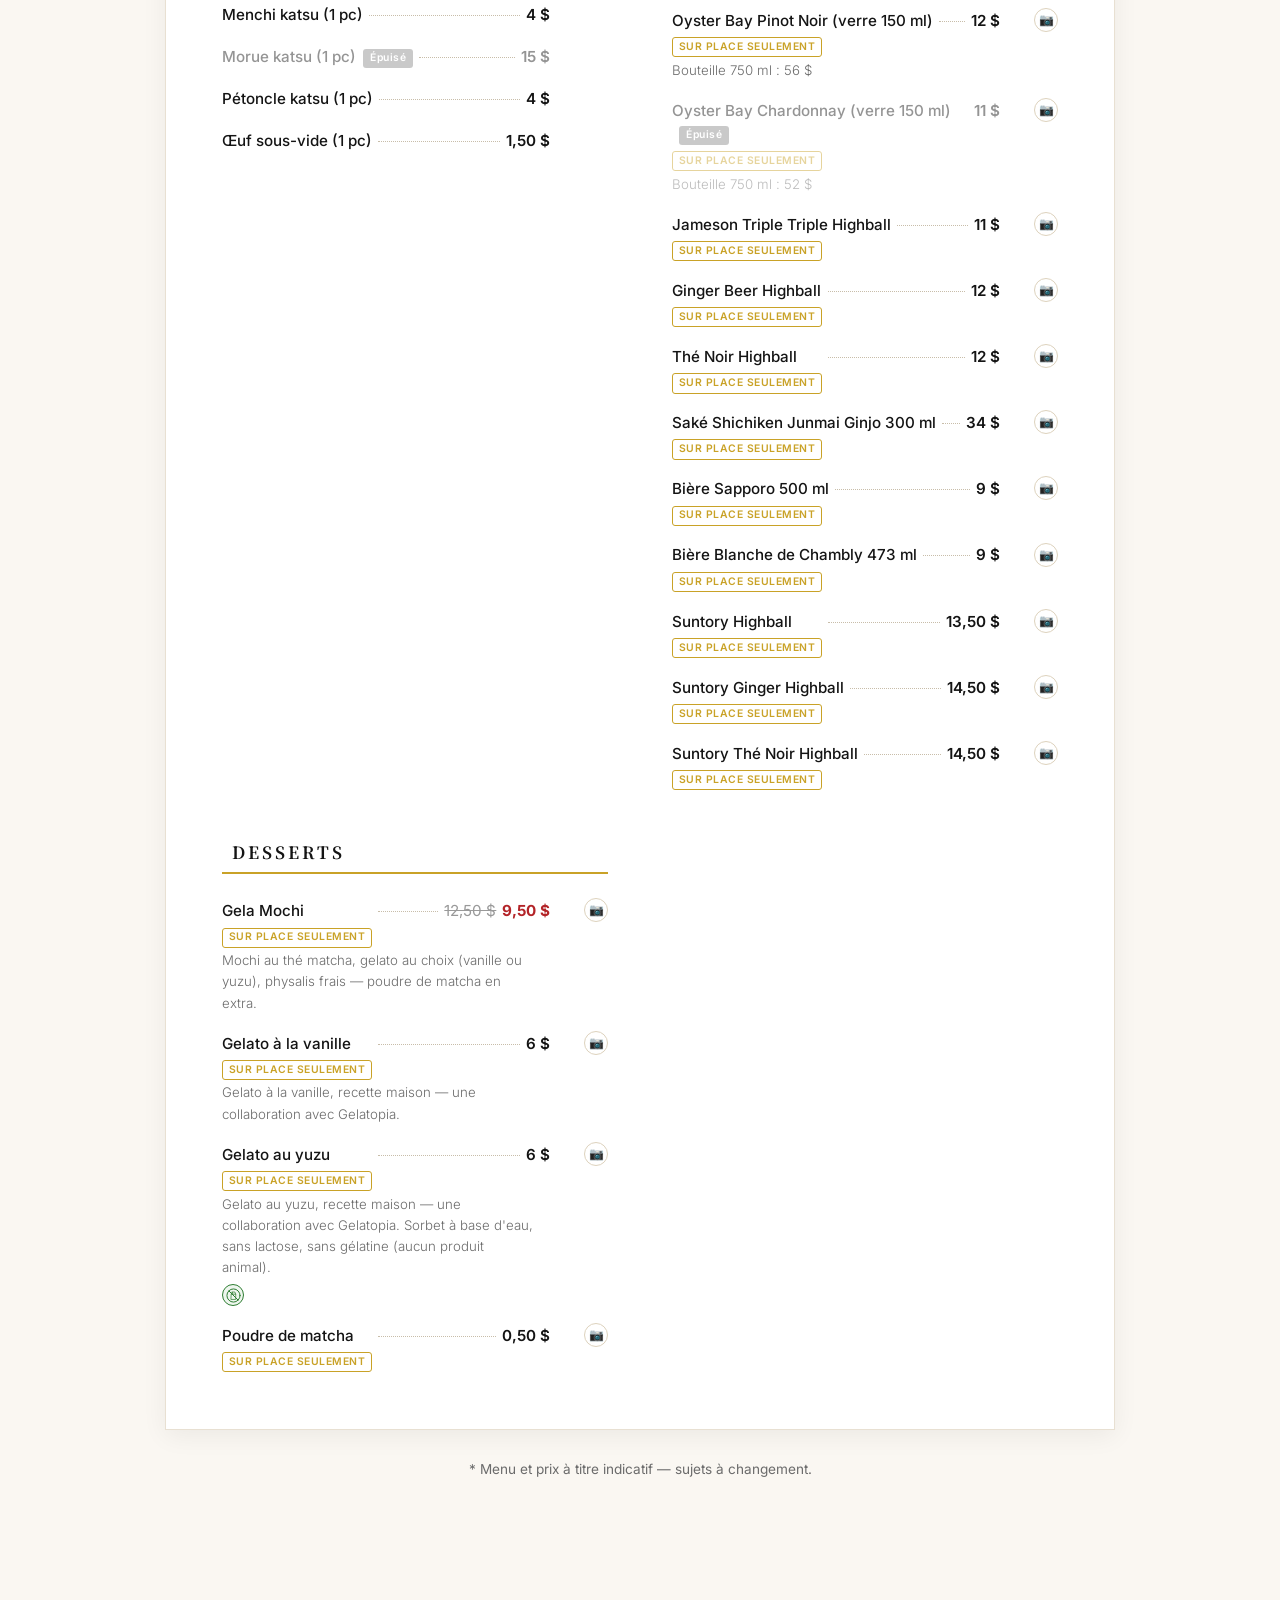
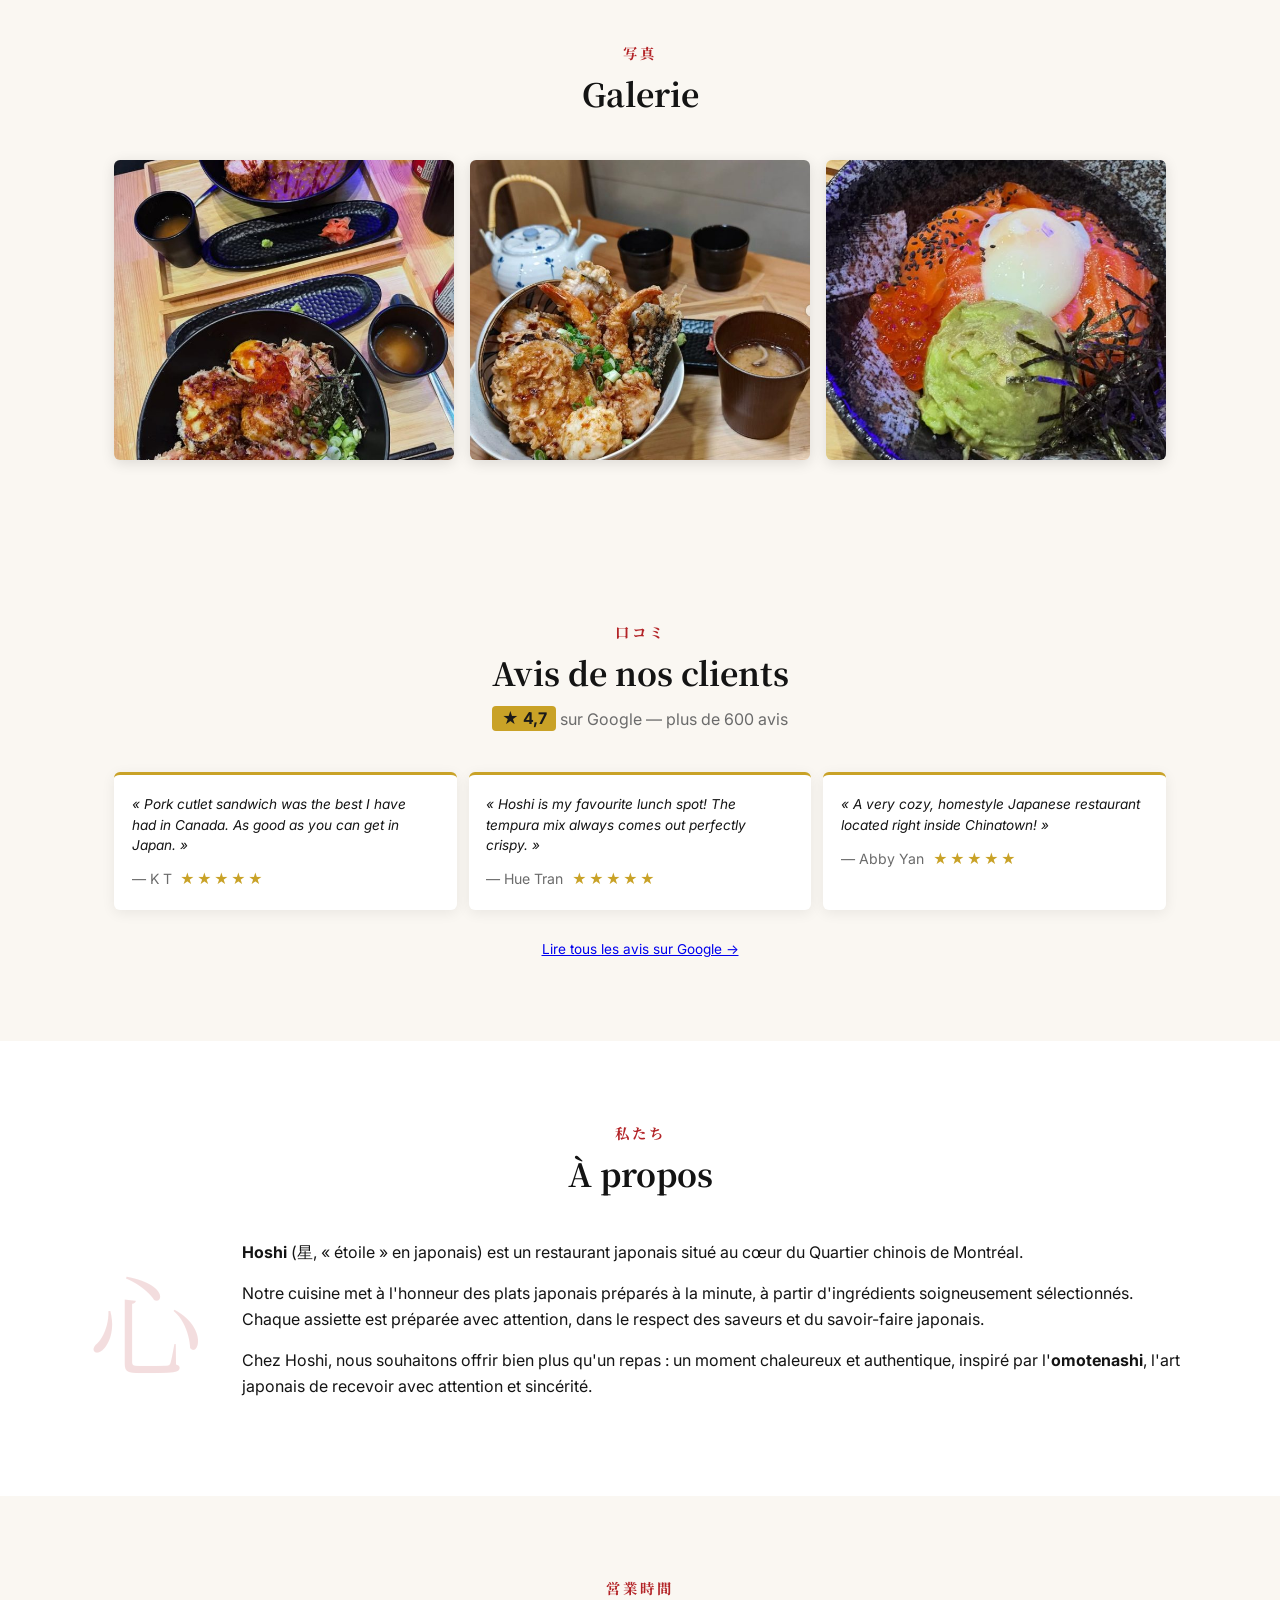
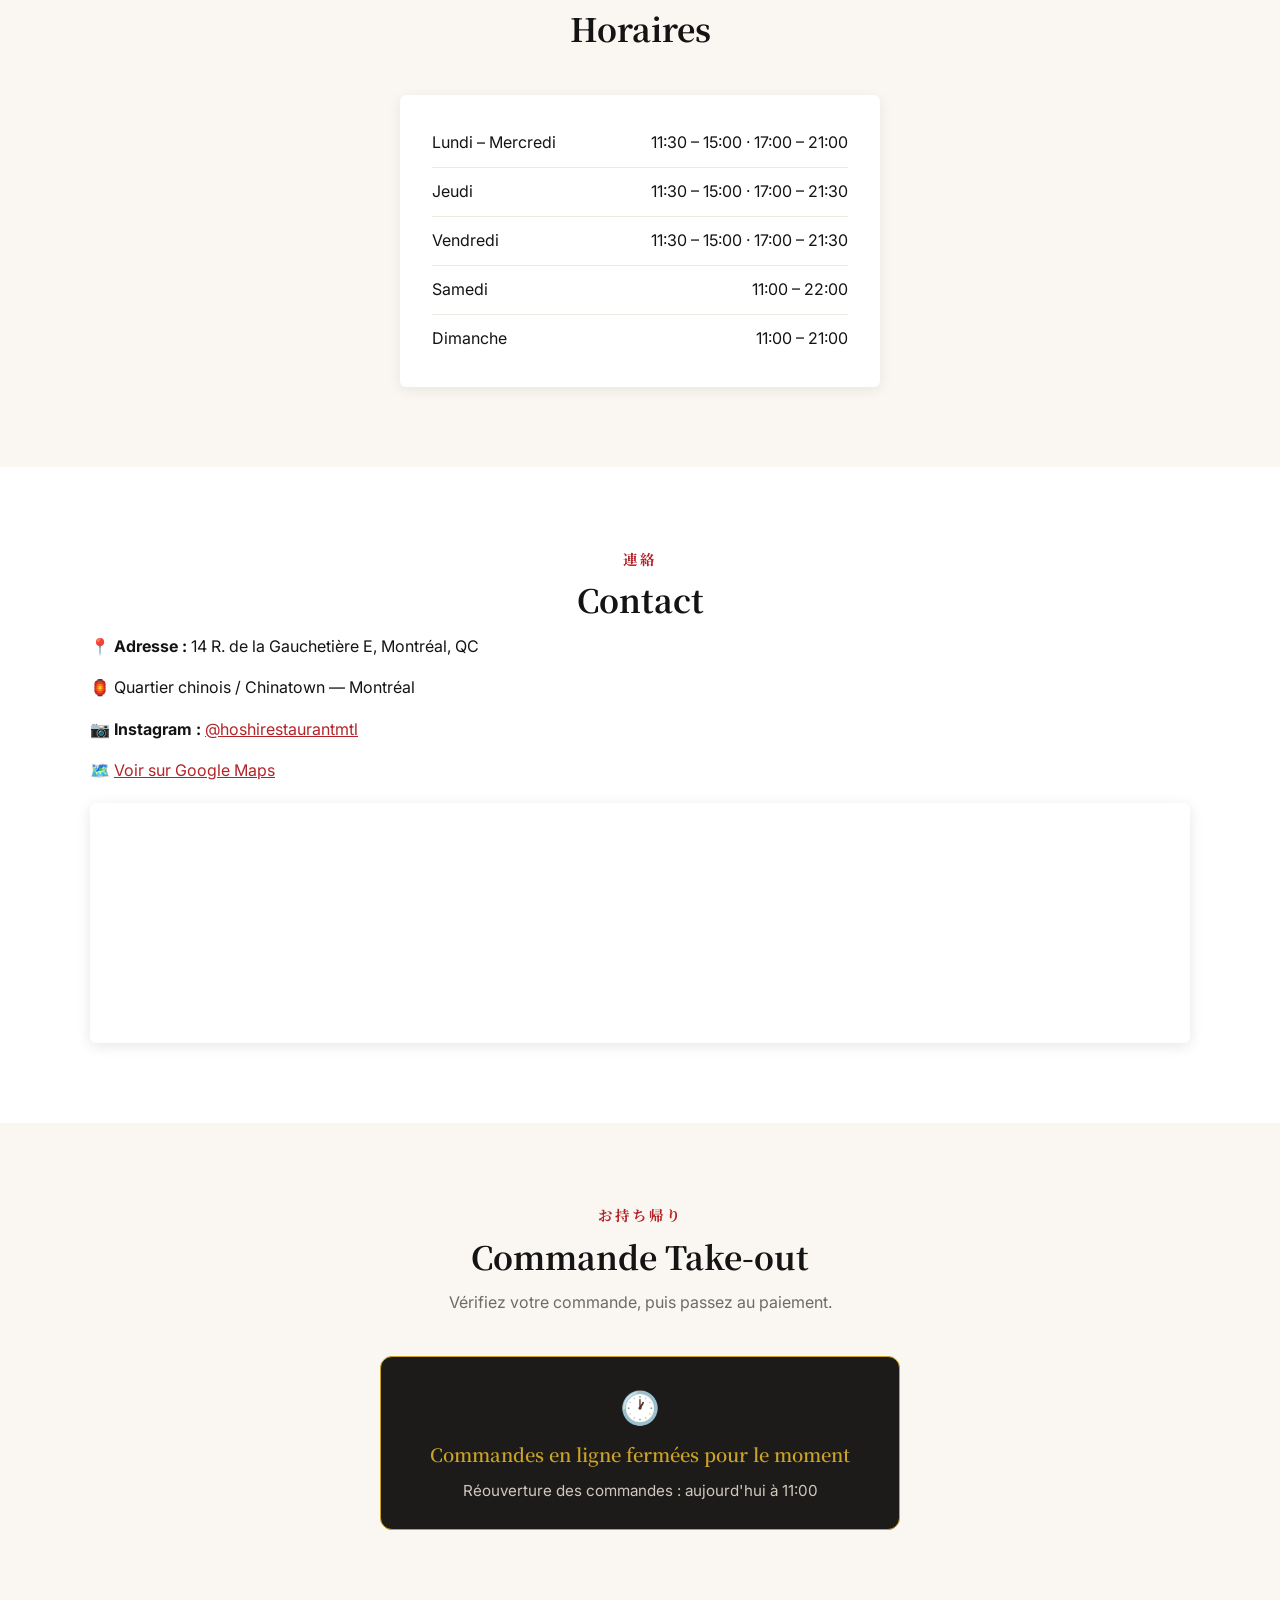
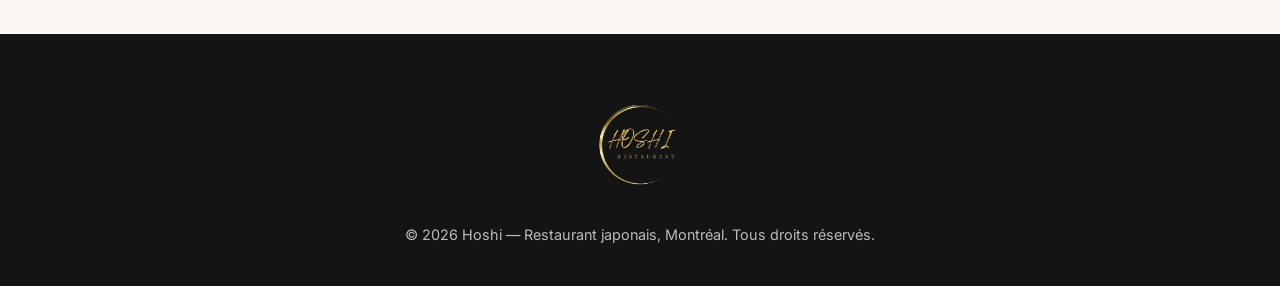
==== commit 41afc1b2: "Aperçu public du nouveau menu (/nouveau-menu) + bandeau sur l'accueil - /nouveau-menu : menu du 19 o" ====
--- a/index.html
+++ b/index.html
@@ -109,6 +109,11 @@
       <h2><span class="jp">お品書き</span> <span data-i18n="menu_title">Notre Menu</span></h2>
       <p class="section-intro" data-i18n="menu_intro">Préparé à la minute avec des ingrédients frais.</p>
 
+      <a class="next-menu" id="nextMenuBanner" href="/nouveau-menu" hidden>
+        <span class="nm-kanji" aria-hidden="true">新</span>
+        <span data-i18n="next_menu_banner"><strong>Nouveau menu dès le lundi 19 octobre</strong> — tempura, un seul menu midi et soir. <u>Voir l’aperçu →</u></span>
+      </a>
+
       <div class="allergen-legend" id="allergenLegend" hidden></div>
 
       <div class="menu-book" id="menuBook"></div>
--- a/style.css
+++ b/style.css
@@ -598,6 +598,72 @@
 .menu-list li.soldout .mi-head > span:first-child,
 .menu-list li.soldout .mi-desc,
 .menu-list li.soldout .price { opacity: 0.45; }
+/* ===== Bandeau « nouveau menu » ===== */
+.next-menu {
+  display: flex;
+  align-items: center;
+  gap: 1rem;
+  max-width: 950px;
+  margin: 2rem auto 0;
+  padding: 0.9rem 1.3rem;
+  background: var(--negro);
+  color: #fff;
+  text-decoration: none;
+  border-left: 4px solid var(--rojo);
+  font-size: 0.95rem;
+  line-height: 1.45;
+  transition: background 0.2s;
+}
+.next-menu:hover { background: #2a2222; }
+.next-menu strong { color: var(--dorado); font-weight: 600; }
+.next-menu u { text-underline-offset: 3px; white-space: nowrap; }
+.nm-kanji { font-family: 'Noto Serif JP', serif; font-size: 1.8rem; color: var(--rojo); line-height: 1; flex: none; }
+
+/* ===== Plats en plusieurs tailles (M / R / G) ===== */
+.size-row { display: flex; flex-wrap: wrap; gap: 0.4rem; margin-top: 0.45rem; }
+.size-btn {
+  display: inline-flex;
+  align-items: center;
+  gap: 0.35rem;
+  padding: 0.25rem 0.55rem;
+  border: 1px solid var(--dorado);
+  border-radius: 999px;
+  background: #fff;
+  color: var(--negro);
+  font: inherit;
+  font-size: 0.82rem;
+  line-height: 1.2;
+  white-space: nowrap;
+  cursor: pointer;
+  transition: background 0.2s, color 0.2s, transform 0.1s;
+}
+.size-btn b { color: var(--dorado); font-weight: 700; }
+.size-plus {
+  display: inline-grid;
+  place-items: center;
+  width: 16px;
+  height: 16px;
+  border-radius: 50%;
+  background: var(--dorado);
+  color: #fff;
+  font-size: 0.8rem;
+  line-height: 1;
+}
+button.size-btn:hover { background: var(--dorado); color: #fff; }
+button.size-btn:hover b { color: #fff; }
+button.size-btn:hover .size-plus { background: var(--rojo); }
+button.size-btn:active { transform: scale(0.96); }
+button.size-btn:focus-visible { outline: 2px solid var(--rojo); outline-offset: 2px; }
+.size-btn.dinein { border-style: dashed; }
+.size-btn.static { cursor: default; }
+.size-btn.sold { opacity: 0.45; text-decoration: line-through; }
+.size-note { margin-top: 0.3rem; font-size: 0.72rem; color: var(--dorado); font-weight: 600; letter-spacing: 0.3px; }
+body.takeout-closed button.size-btn { pointer-events: none; }
+body.takeout-closed .size-plus,
+body.lunch-menu-restricted li.lunch-restrict .size-plus { display: none; }
+body.lunch-menu-restricted li.lunch-restrict button.size-btn { pointer-events: none; }
+.menu-list li.size-group.soldout .size-row { opacity: 0.45; }
+
 /* ===== Mode TEST (/test) ===== */
 .test-bar {
   position: fixed;
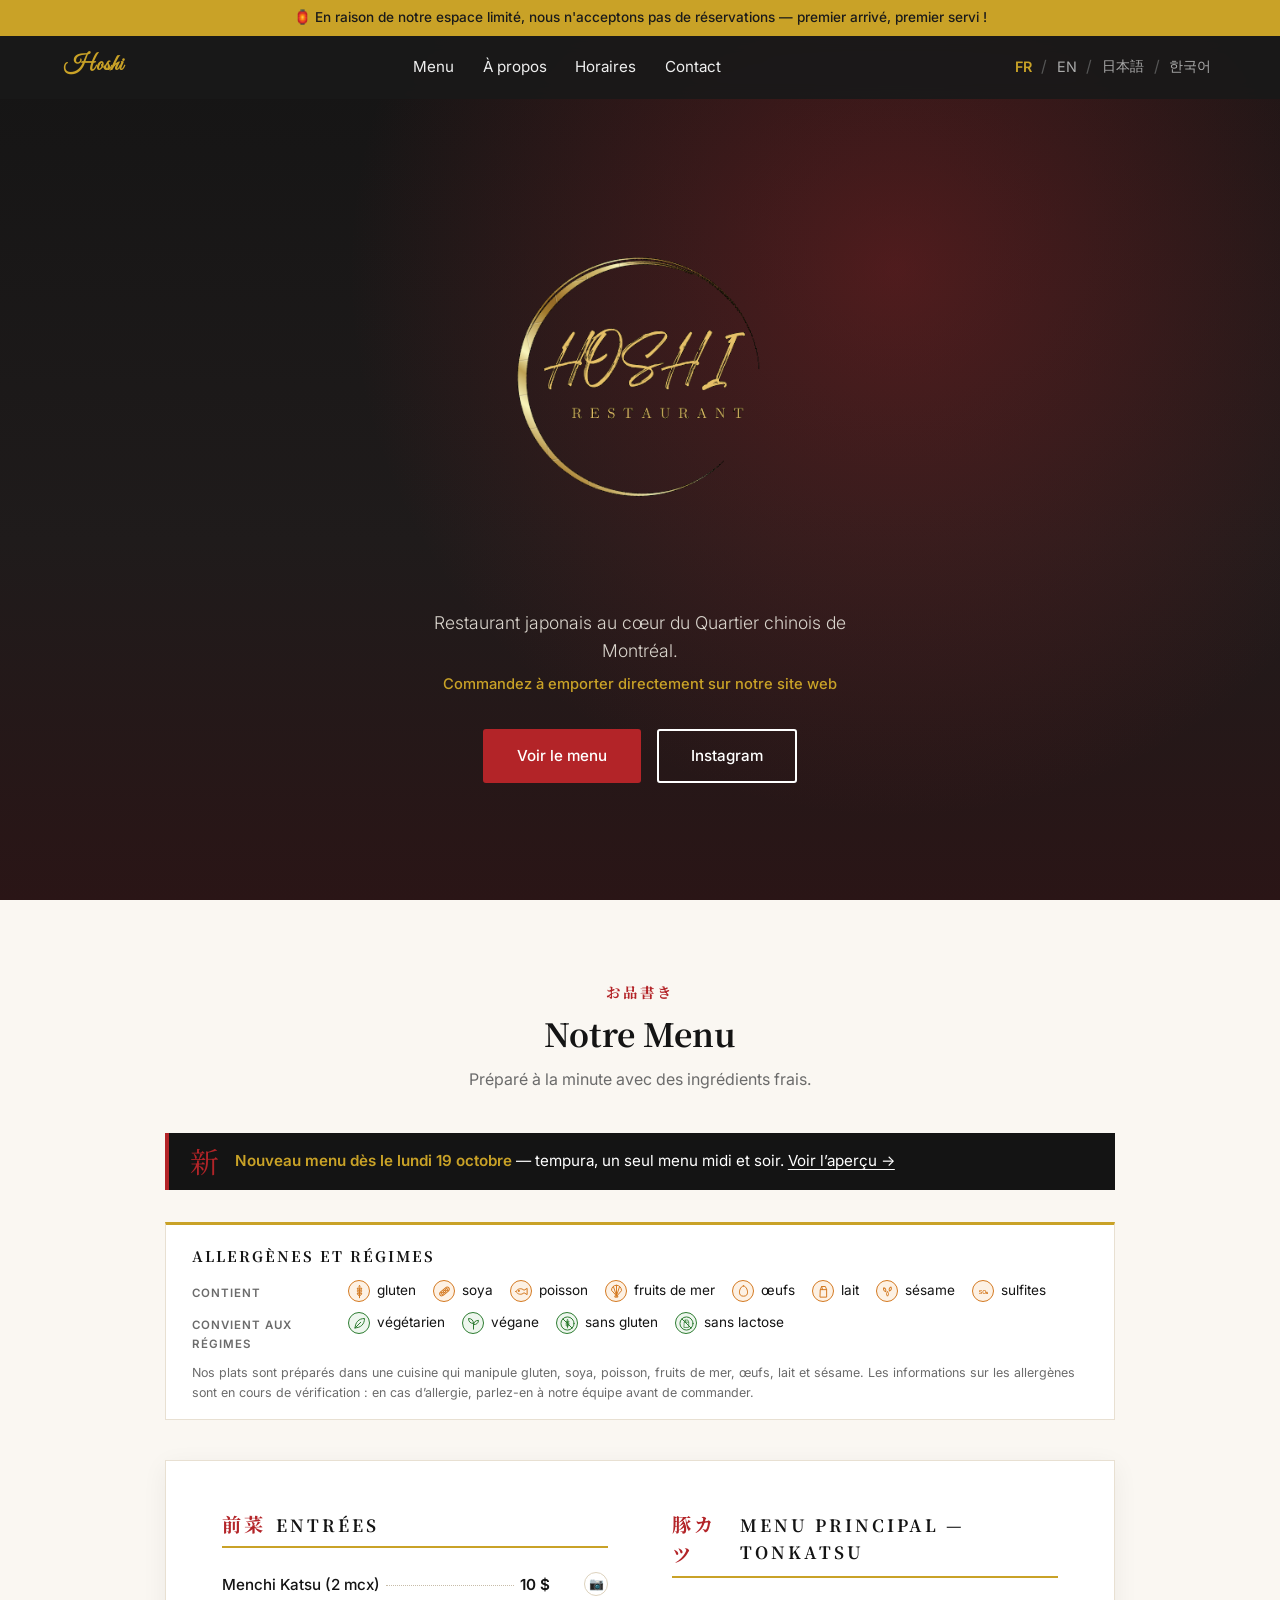
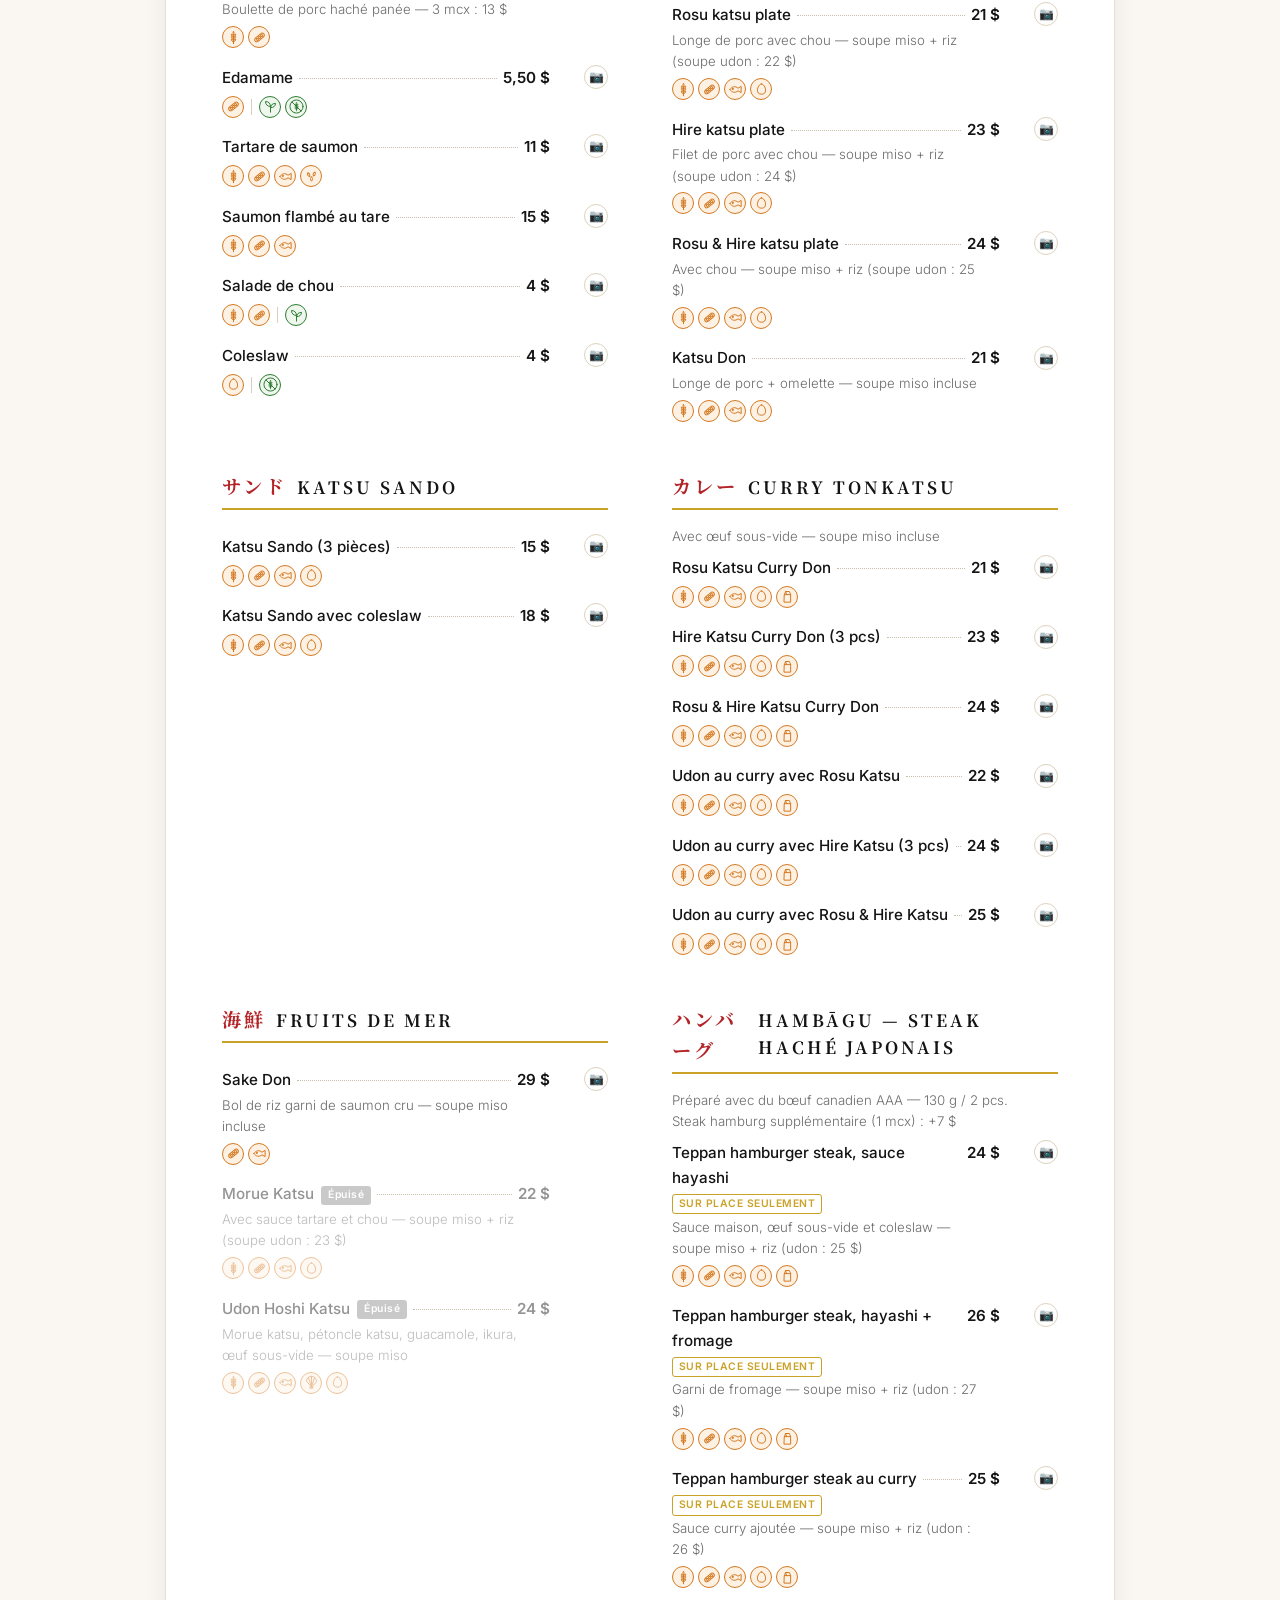
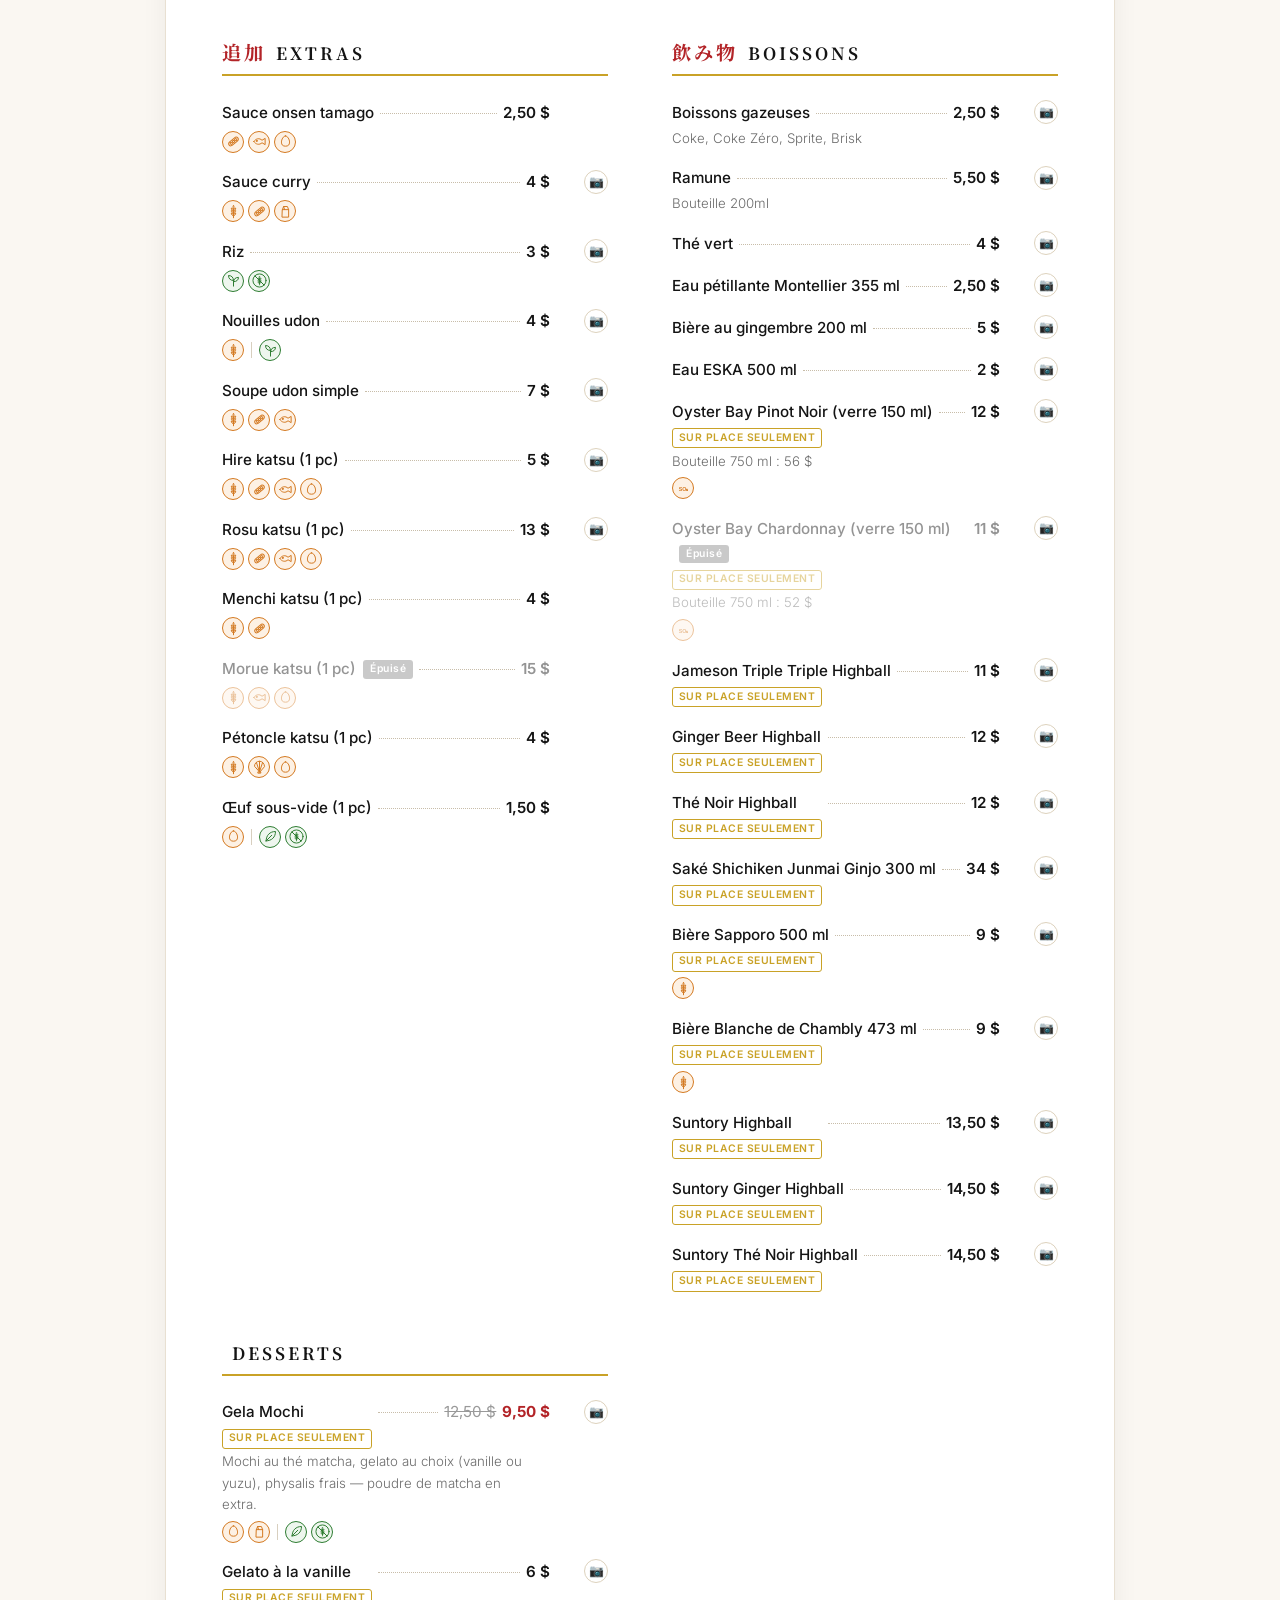
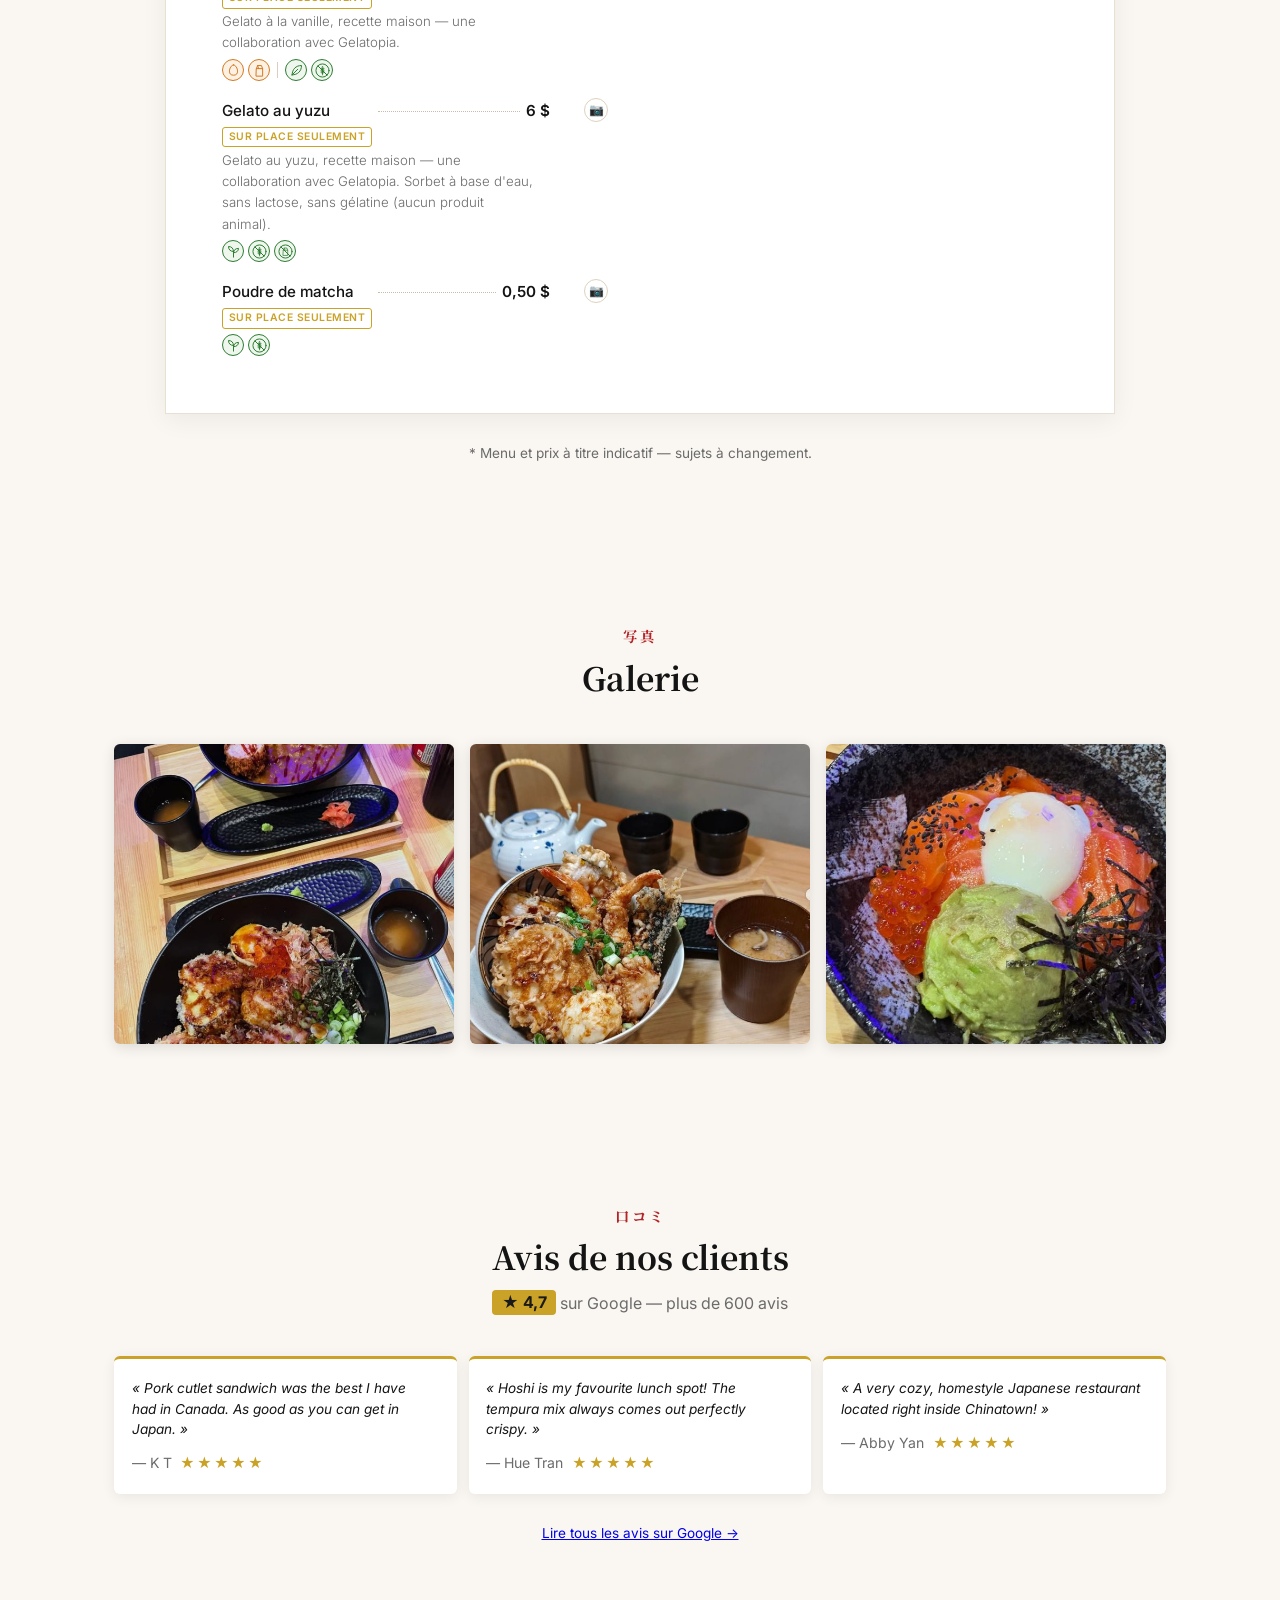
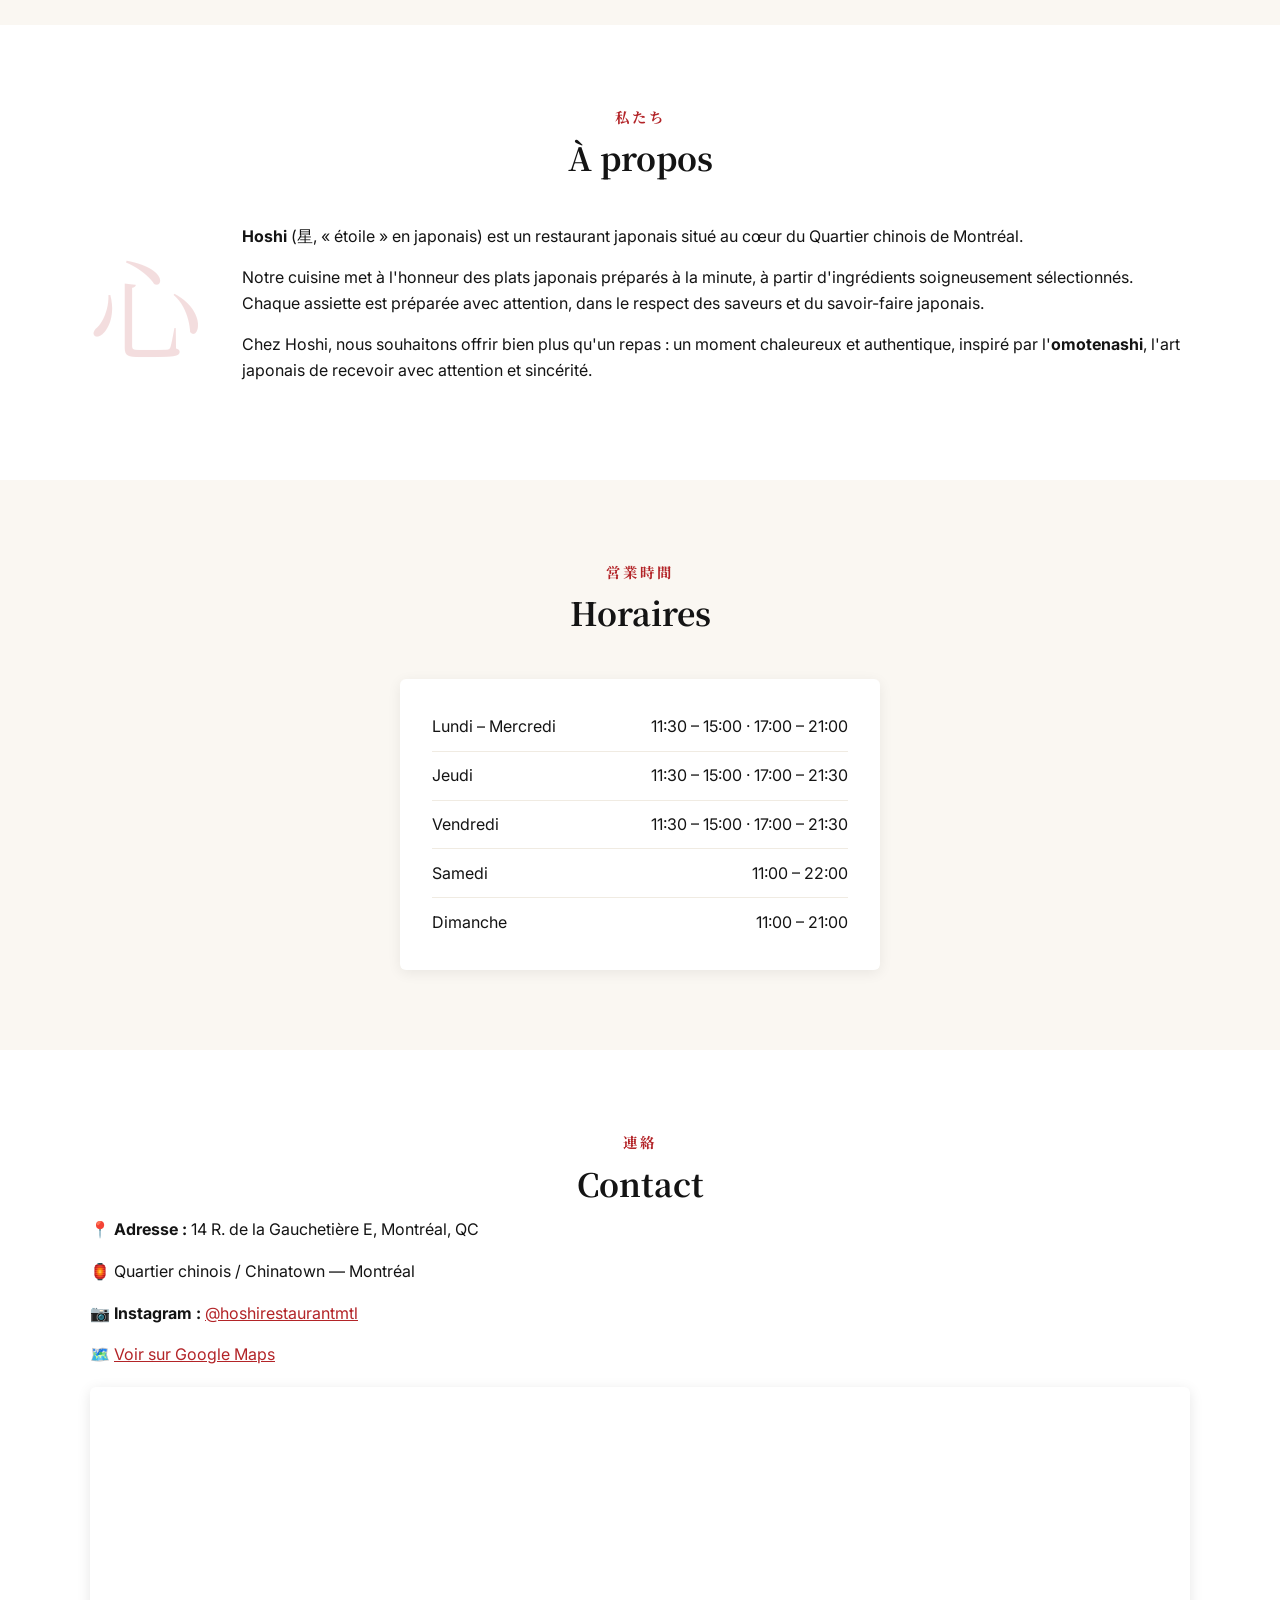
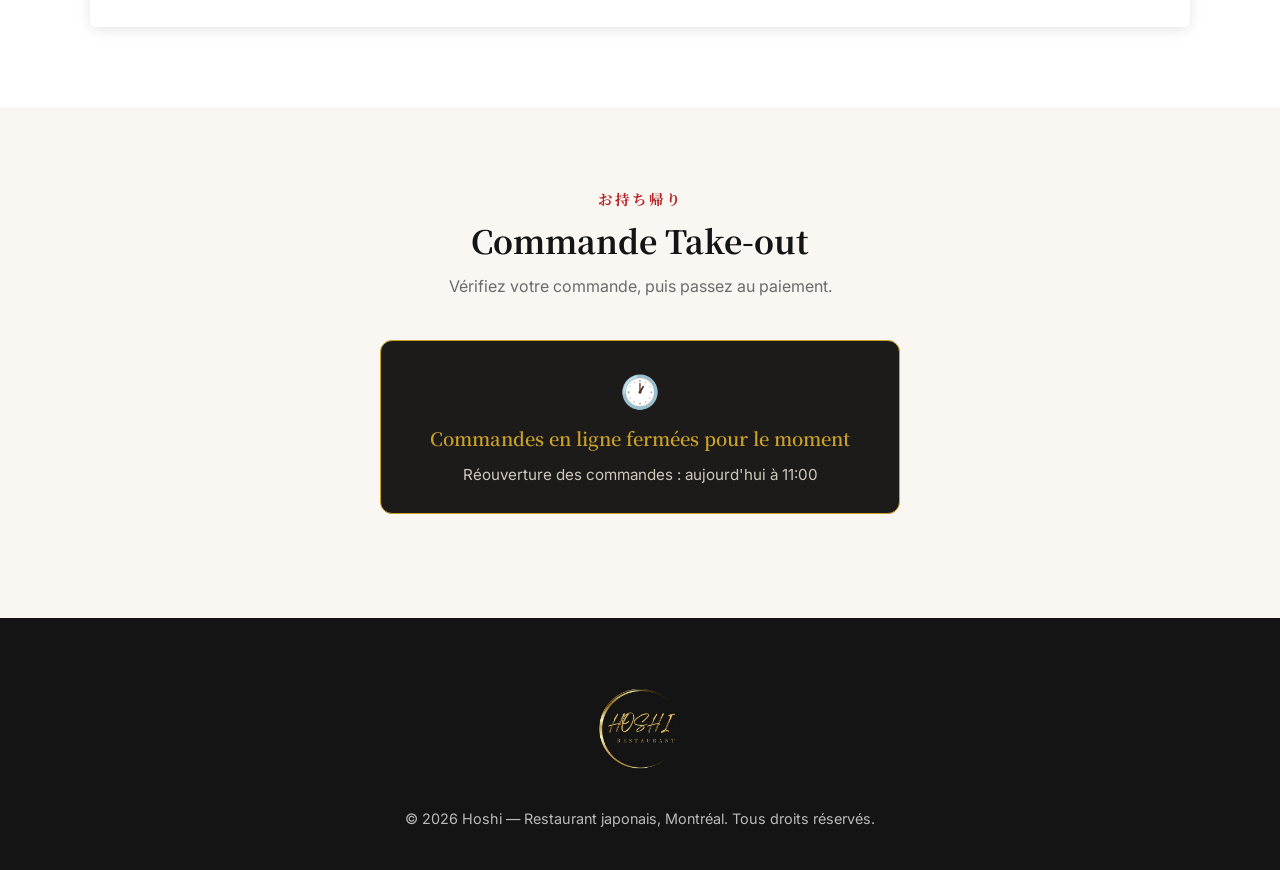
==== commit 8f642b10: "Allergènes publiés sur le menu actuel et l'aperçu du nouveau menu - menu-data.js : brouillon allergè" ====
--- a/index.html
+++ b/index.html
@@ -275,6 +275,7 @@
   </div>
 
   <script src="menu-data.js"></script>
+  <script src="allergen-icons.js"></script>
   <script src="script.js"></script>
 </body>
 </html>
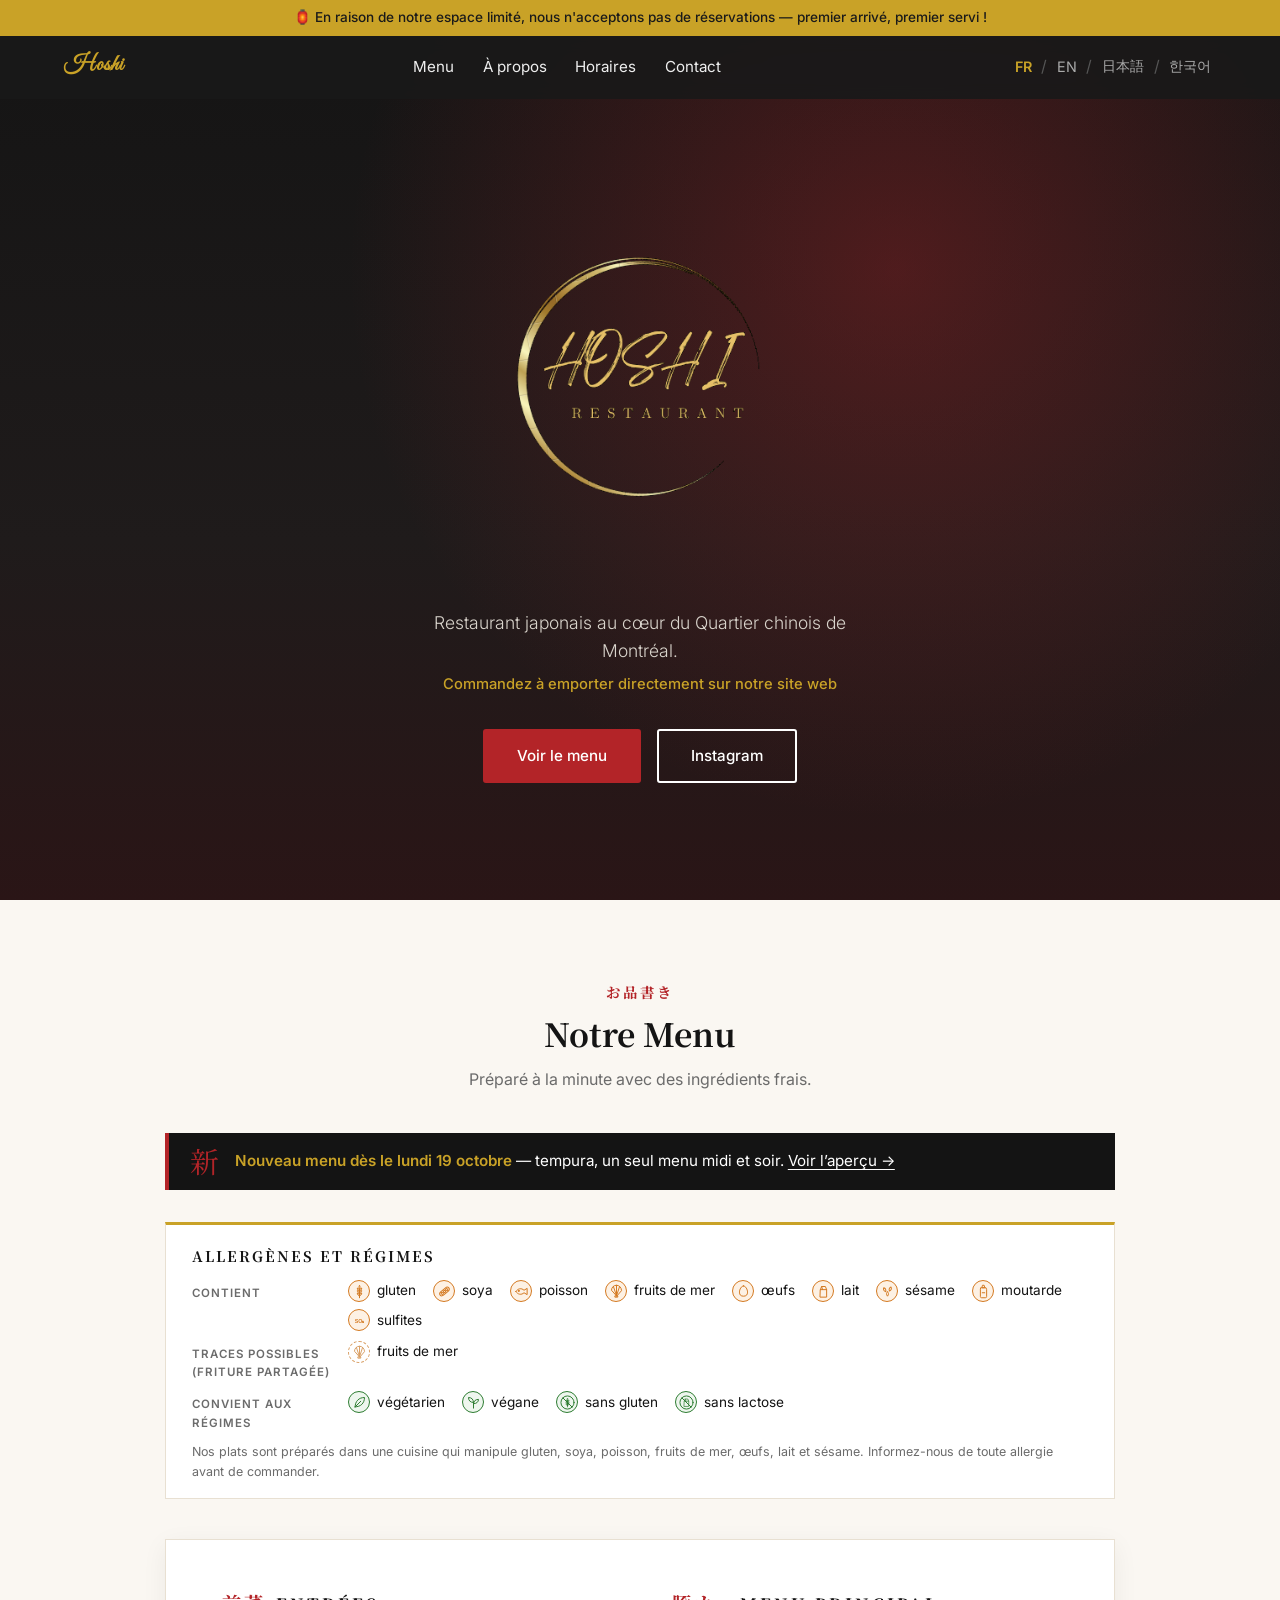
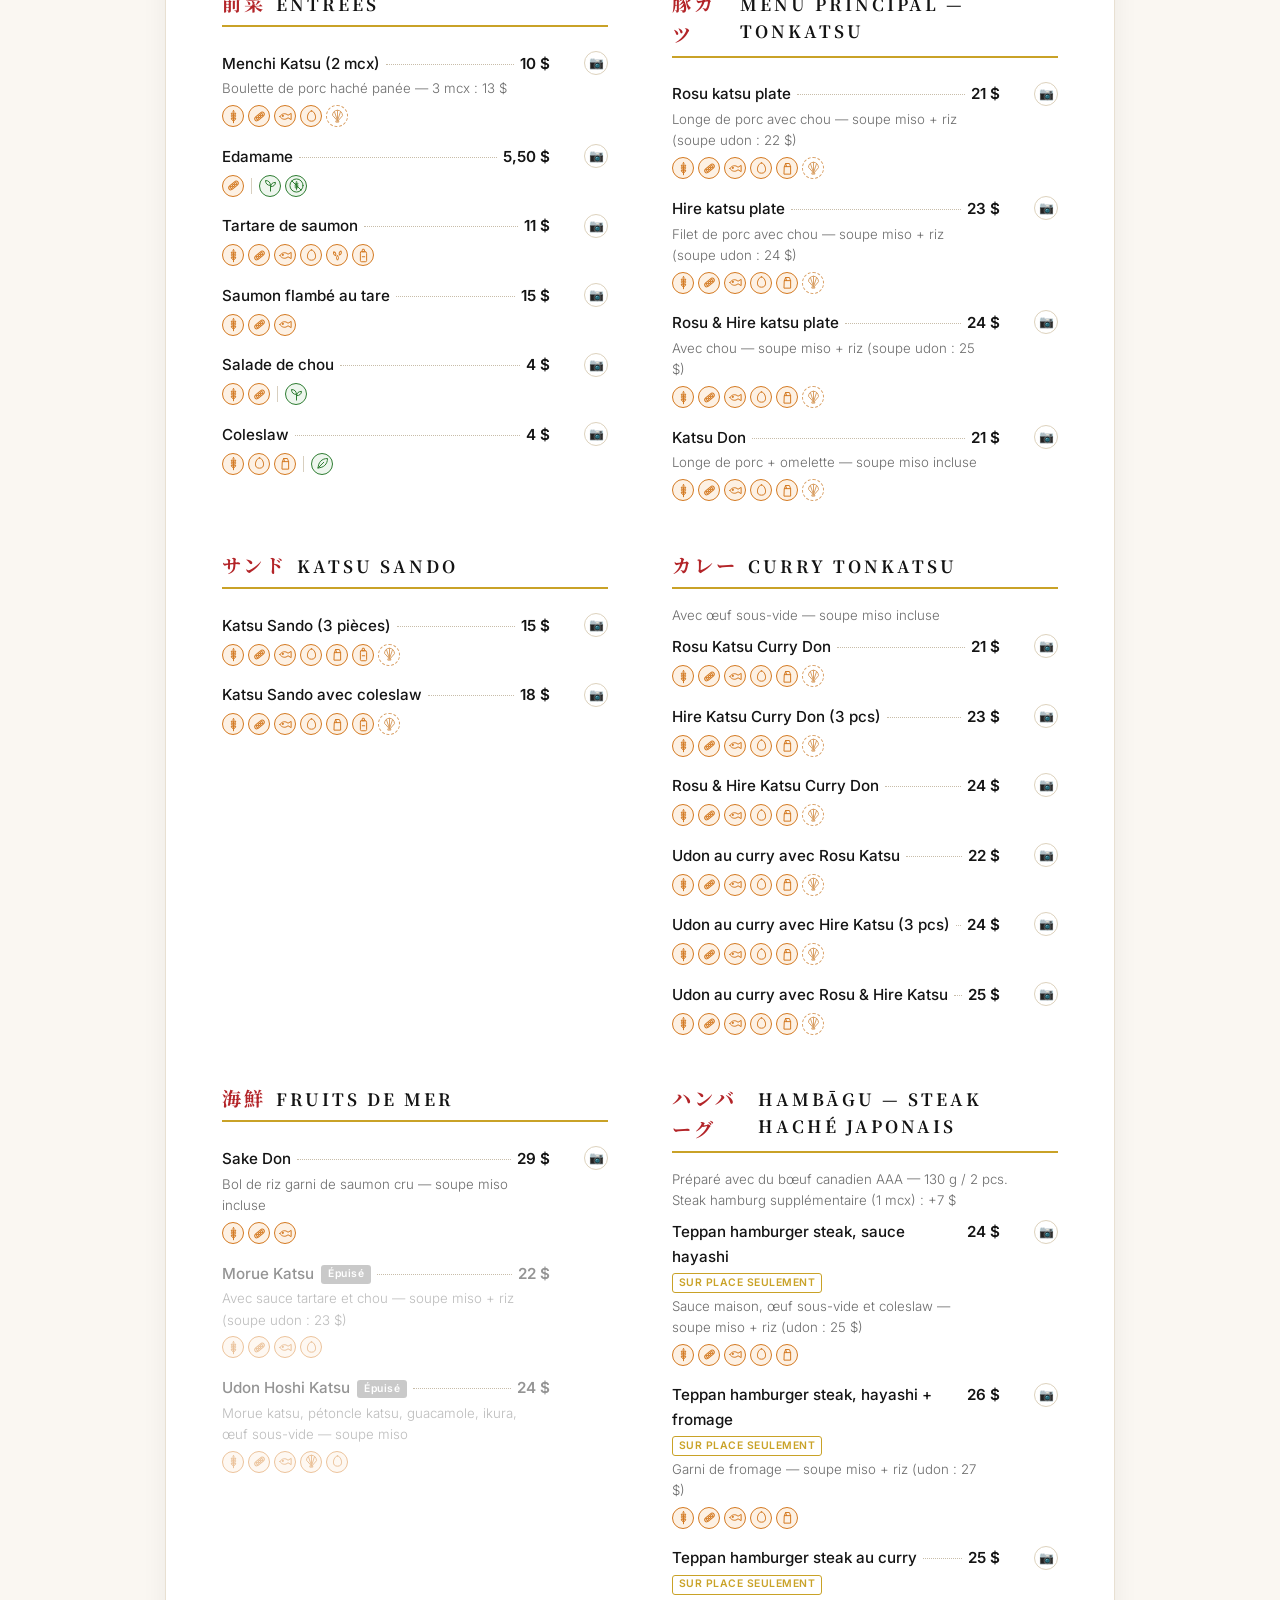
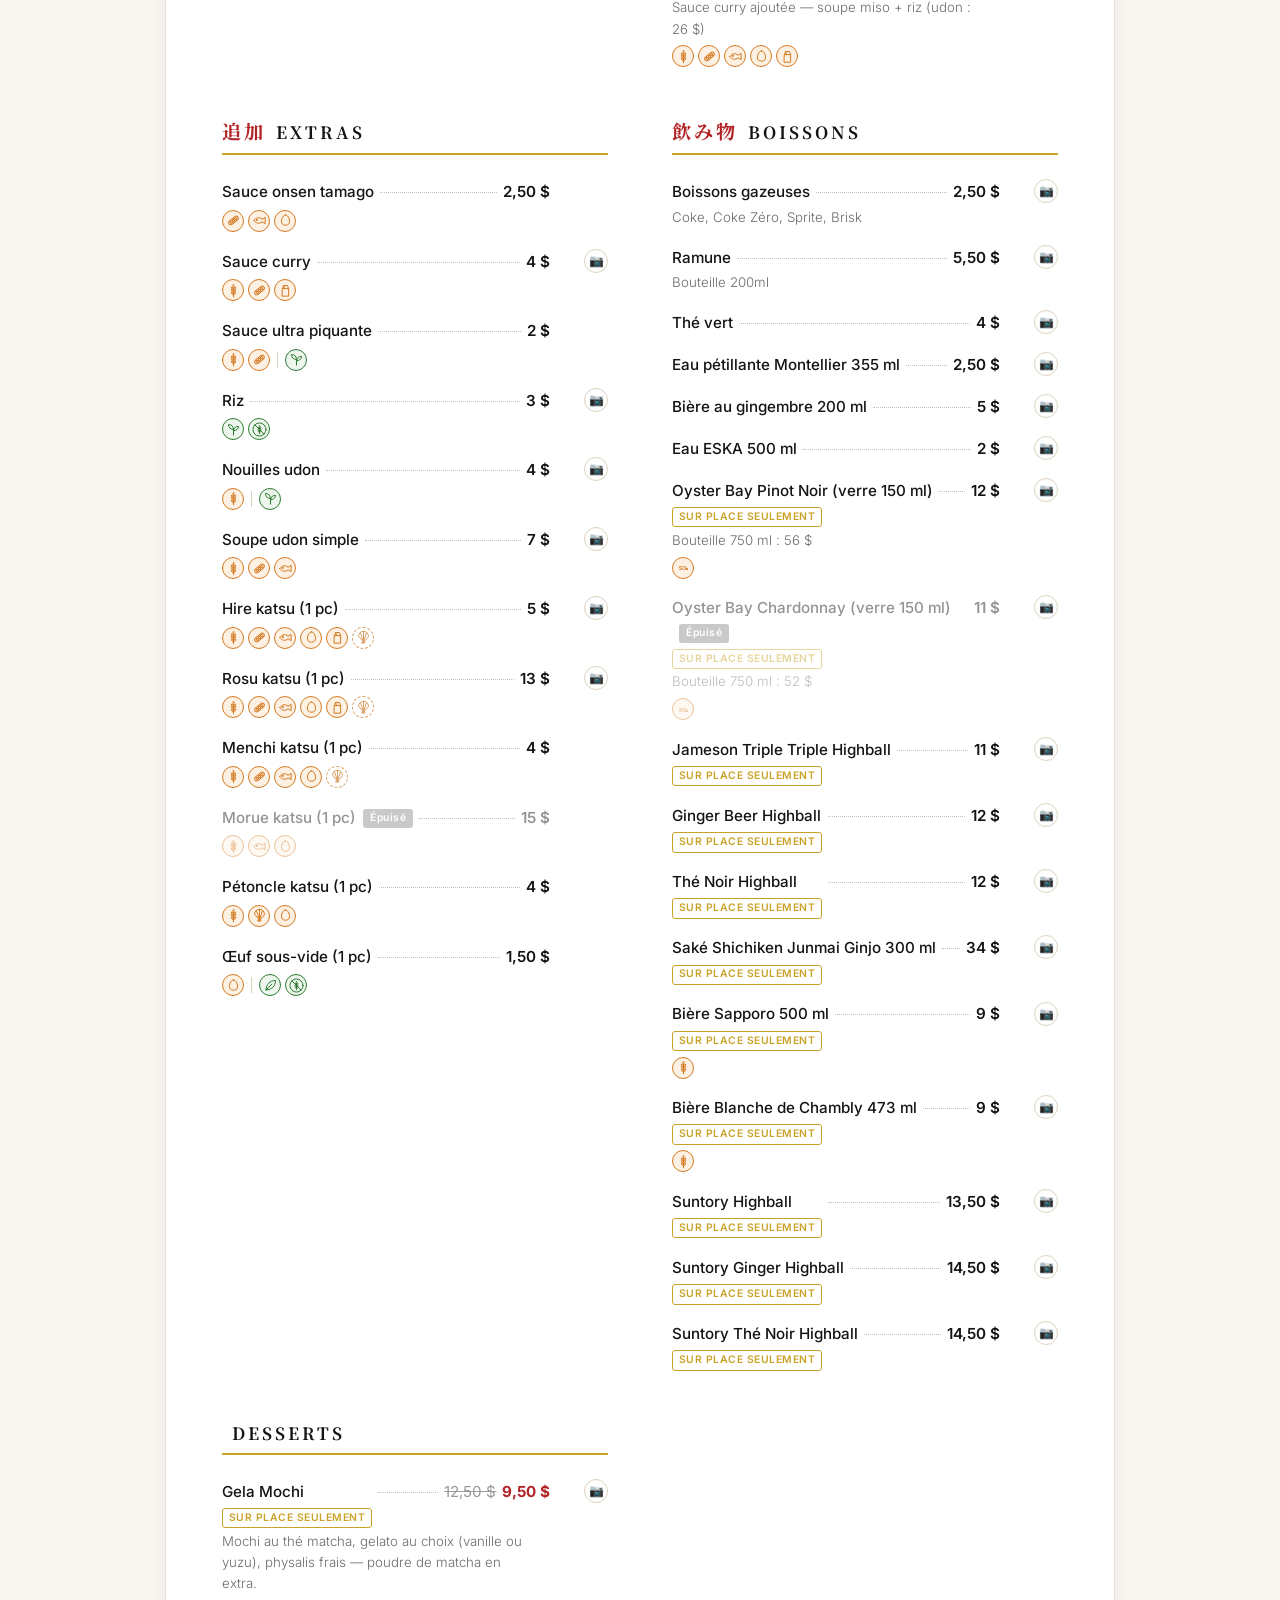
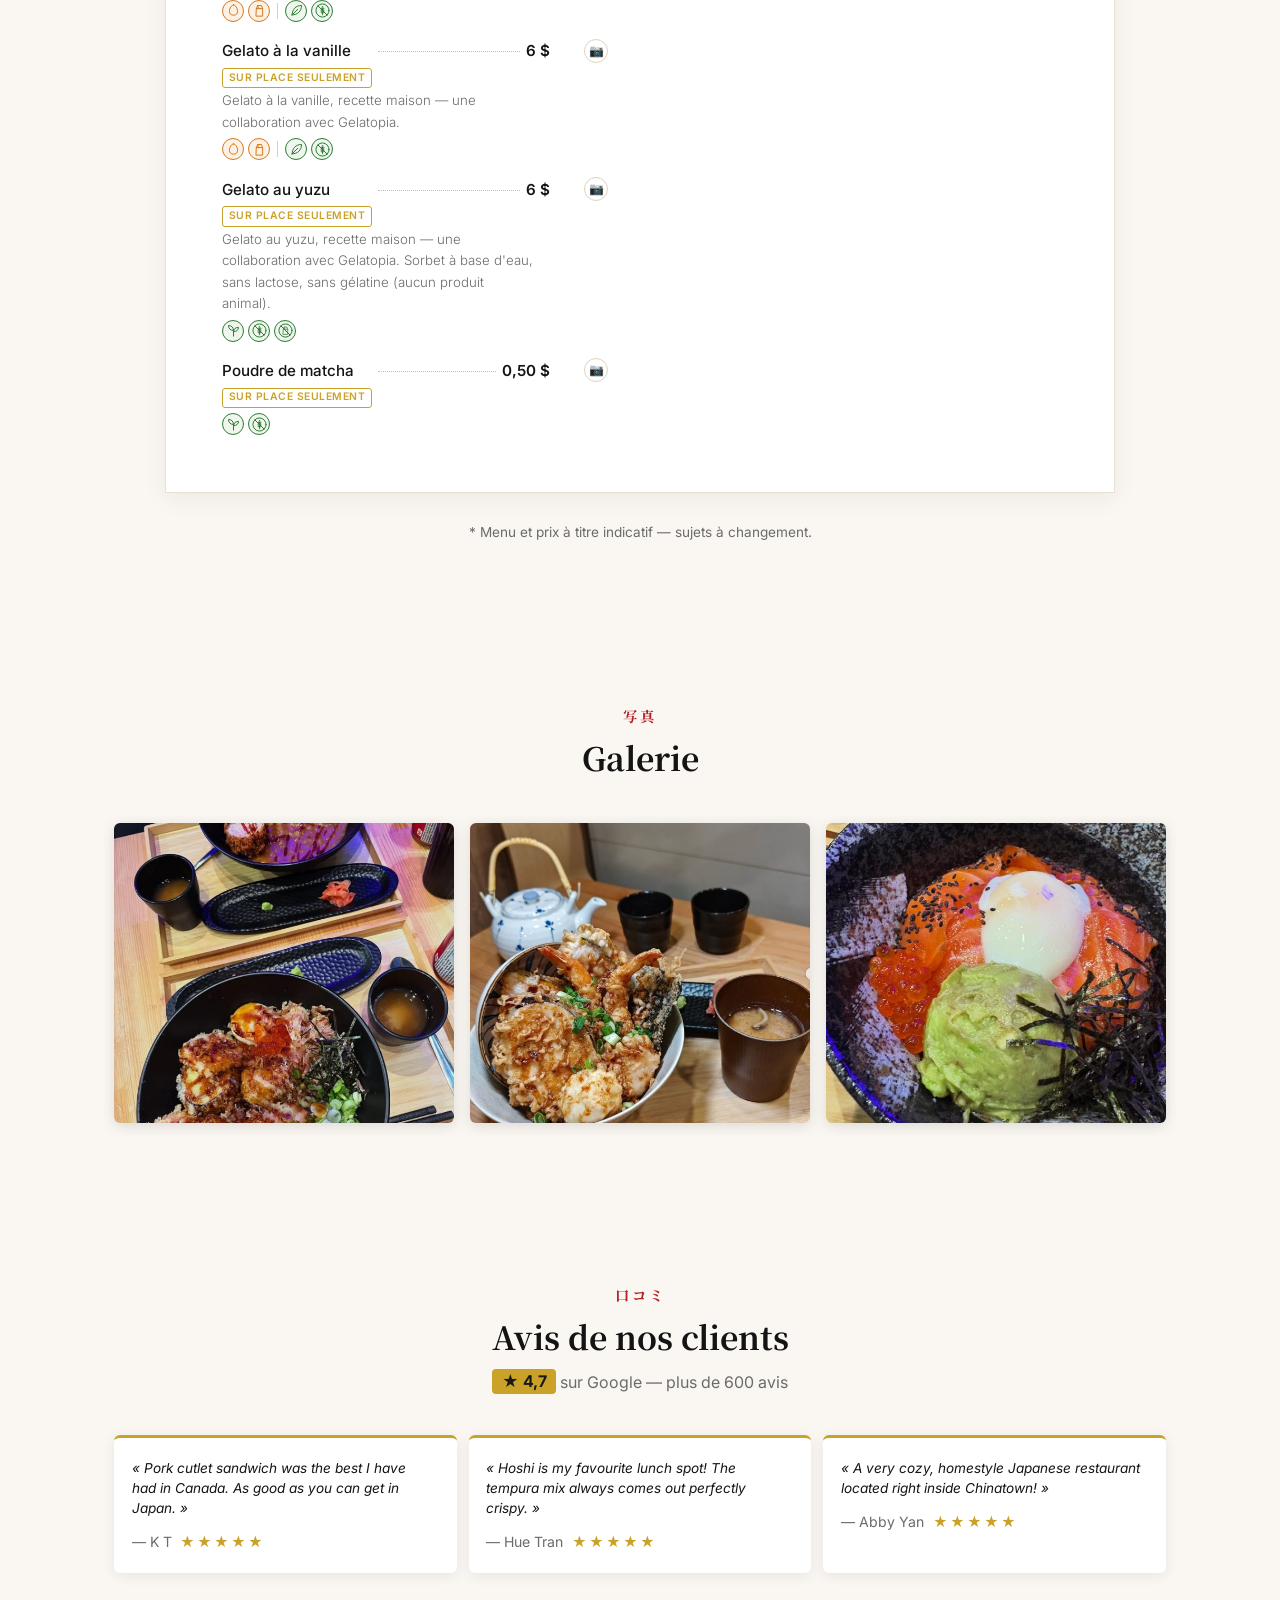
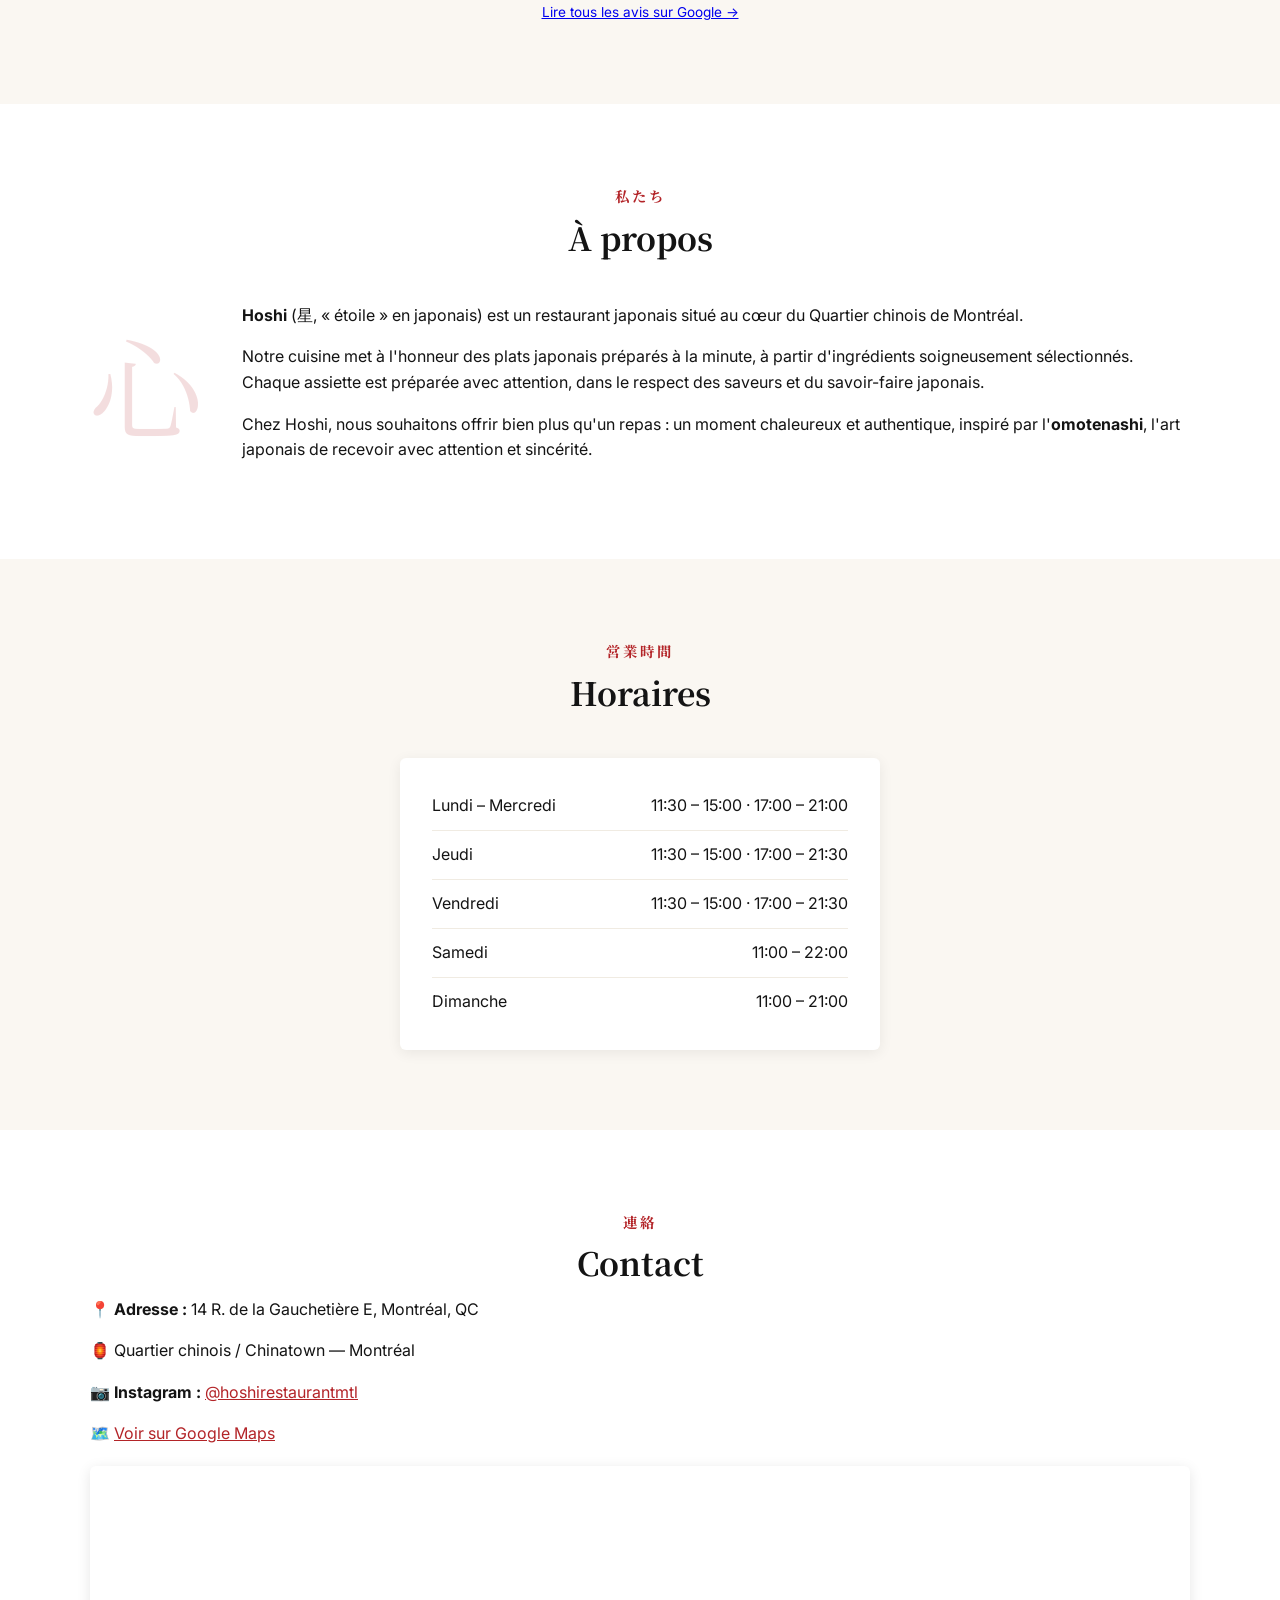
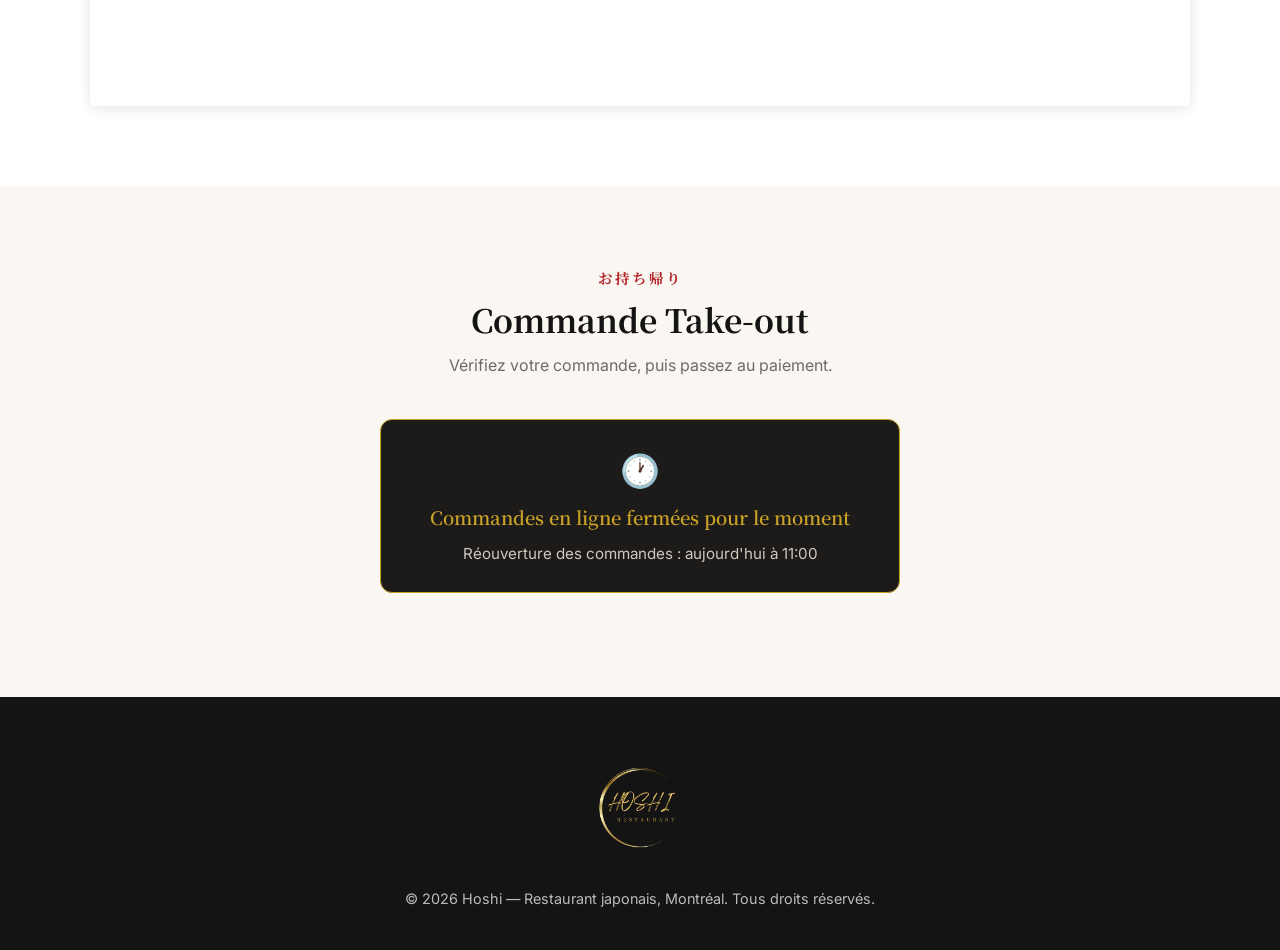
==== commit b22c57e9: "Filtre « allergies » (dans /serveurs pour validation) - Icônes allergènes masquées par défaut ; régi" ====
--- a/index.html
+++ b/index.html
@@ -114,6 +114,7 @@
         <span data-i18n="next_menu_banner"><strong>Nouveau menu dès le lundi 19 octobre</strong> — tempura, un seul menu midi et soir. <u>Voir l’aperçu →</u></span>
       </a>
 
+      <div class="alg-filter" id="allergenFilter" hidden></div>
       <div class="allergen-legend" id="allergenLegend" hidden></div>
 
       <div class="menu-book" id="menuBook"></div>
--- a/style.css
+++ b/style.css
@@ -665,6 +665,15 @@
 .menu-list li.size-group.soldout .size-row { opacity: 0.45; }
 
 /* ===== Mode TEST (/test) ===== */
+.staff-note.item { margin: 0.35rem 0 0; font-size: 0.72rem; }
+.staff-note {
+  margin: 0.3rem 0 0.4rem;
+  padding: 0.35rem 0.6rem;
+  font-size: 0.75rem;
+  color: #1b62a0;
+  background: #eef4fa;
+  border-left: 3px solid #1f6fb2;
+}
 .test-bar {
   position: fixed;
   left: 0;
@@ -683,9 +692,57 @@
   text-align: center;
 }
 body.test-mode { padding-bottom: 3.5rem; }
+@media (max-width: 600px) {
+  .test-bar .tb-long { display: none; }
+  .test-bar { font-size: 0.78rem; padding: 0.4rem 0.8rem; }
+}
 .test-pin { display: inline-flex; gap: 0.3rem; }
 .test-pin input { width: 6rem; padding: 0.2rem 0.4rem; border: none; border-radius: 3px; text-align: center; }
 .test-pin button { padding: 0.2rem 0.7rem; border: 1px solid #fff; border-radius: 3px; background: transparent; color: #fff; cursor: pointer; }
+
+/* ===== Filtre « allergies » ===== */
+body.alg-filter-mode:not(.show-allergens) .ico-group.alg,
+body.alg-filter-mode:not(.show-allergens) .ico-sep,
+body.alg-filter-mode:not(.show-allergens) #allergenLegend { display: none; }
+.ico-group { display: contents; }
+.alg-filter {
+  max-width: 950px;
+  margin: 2rem auto 0;
+  background: #fff;
+  border: 1px solid #e8e0d2;
+  border-top: 3px solid var(--dorado);
+  padding: 0.8rem 1.3rem;
+}
+.af-bar { display: flex; flex-wrap: wrap; align-items: center; justify-content: space-between; gap: 0.6rem 1.2rem; }
+.af-toggle {
+  display: inline-flex; align-items: center; gap: 0.4rem;
+  background: none; border: 1px solid #d47a22; color: #a85c14;
+  border-radius: 999px; padding: 0.4rem 0.9rem;
+  font: inherit; font-size: 0.88rem; font-weight: 600; cursor: pointer;
+}
+.af-toggle:hover, .alg-filter.open .af-toggle { background: #fdf1e4; }
+.af-count { background: #d47a22; color: #fff; border-radius: 999px; min-width: 1.3em; padding: 0 0.35em; font-size: 0.75rem; text-align: center; }
+.af-showall { font-size: 0.82rem; color: var(--gris); display: inline-flex; align-items: center; gap: 0.35rem; cursor: pointer; }
+.af-panel { margin-top: 0.9rem; }
+.af-title { font-size: 0.75rem; font-weight: 600; letter-spacing: 1px; text-transform: uppercase; color: var(--gris); margin-bottom: 0.5rem; }
+.af-chips { display: flex; flex-wrap: wrap; gap: 0.45rem; }
+.af-chip {
+  display: inline-flex; align-items: center; gap: 0.4rem;
+  background: #fff; border: 1px solid #e3d9c6; border-radius: 999px;
+  padding: 0.2rem 0.75rem 0.2rem 0.25rem;
+  font: inherit; font-size: 0.85rem; color: var(--negro); cursor: pointer;
+}
+.af-chip[aria-pressed="true"] { background: #b32428; border-color: #b32428; color: #fff; }
+.af-chip[aria-pressed="true"] .ico { background: #fff; }
+.af-chip:focus-visible, .af-toggle:focus-visible { outline: 2px solid var(--rojo); outline-offset: 2px; }
+.af-summary { margin-top: 0.7rem; font-size: 0.85rem; font-weight: 600; color: var(--negro); }
+.af-note { margin-top: 0.4rem; font-size: 0.75rem; color: var(--gris); }
+.menu-list li.alg-hit .mi-head,
+.menu-list li.alg-hit .mi-desc,
+.menu-list li.alg-hit .size-row,
+.menu-list li.alg-hit .mi-icons { opacity: 0.35; }
+.alg-warn { margin-top: 0.3rem; font-size: 0.78rem; font-weight: 600; color: #b32428; }
+.alg-warn.maybe { color: #a85c14; font-weight: 500; }
 
 /* ===== Allergènes / régimes : icônes + légende ===== */
 .ico {
@@ -702,6 +759,7 @@
 .ico svg { width: 15px; height: 15px; }
 .ico-alg { color: #d47a22; background: #fdf1e4; }
 .ico-diet { color: #2e7d32; background: #eef6ee; }
+.ico-trace { color: #d9a066; background: transparent; border-style: dashed; }
 .mi-icons {
   display: flex;
   flex-wrap: wrap;
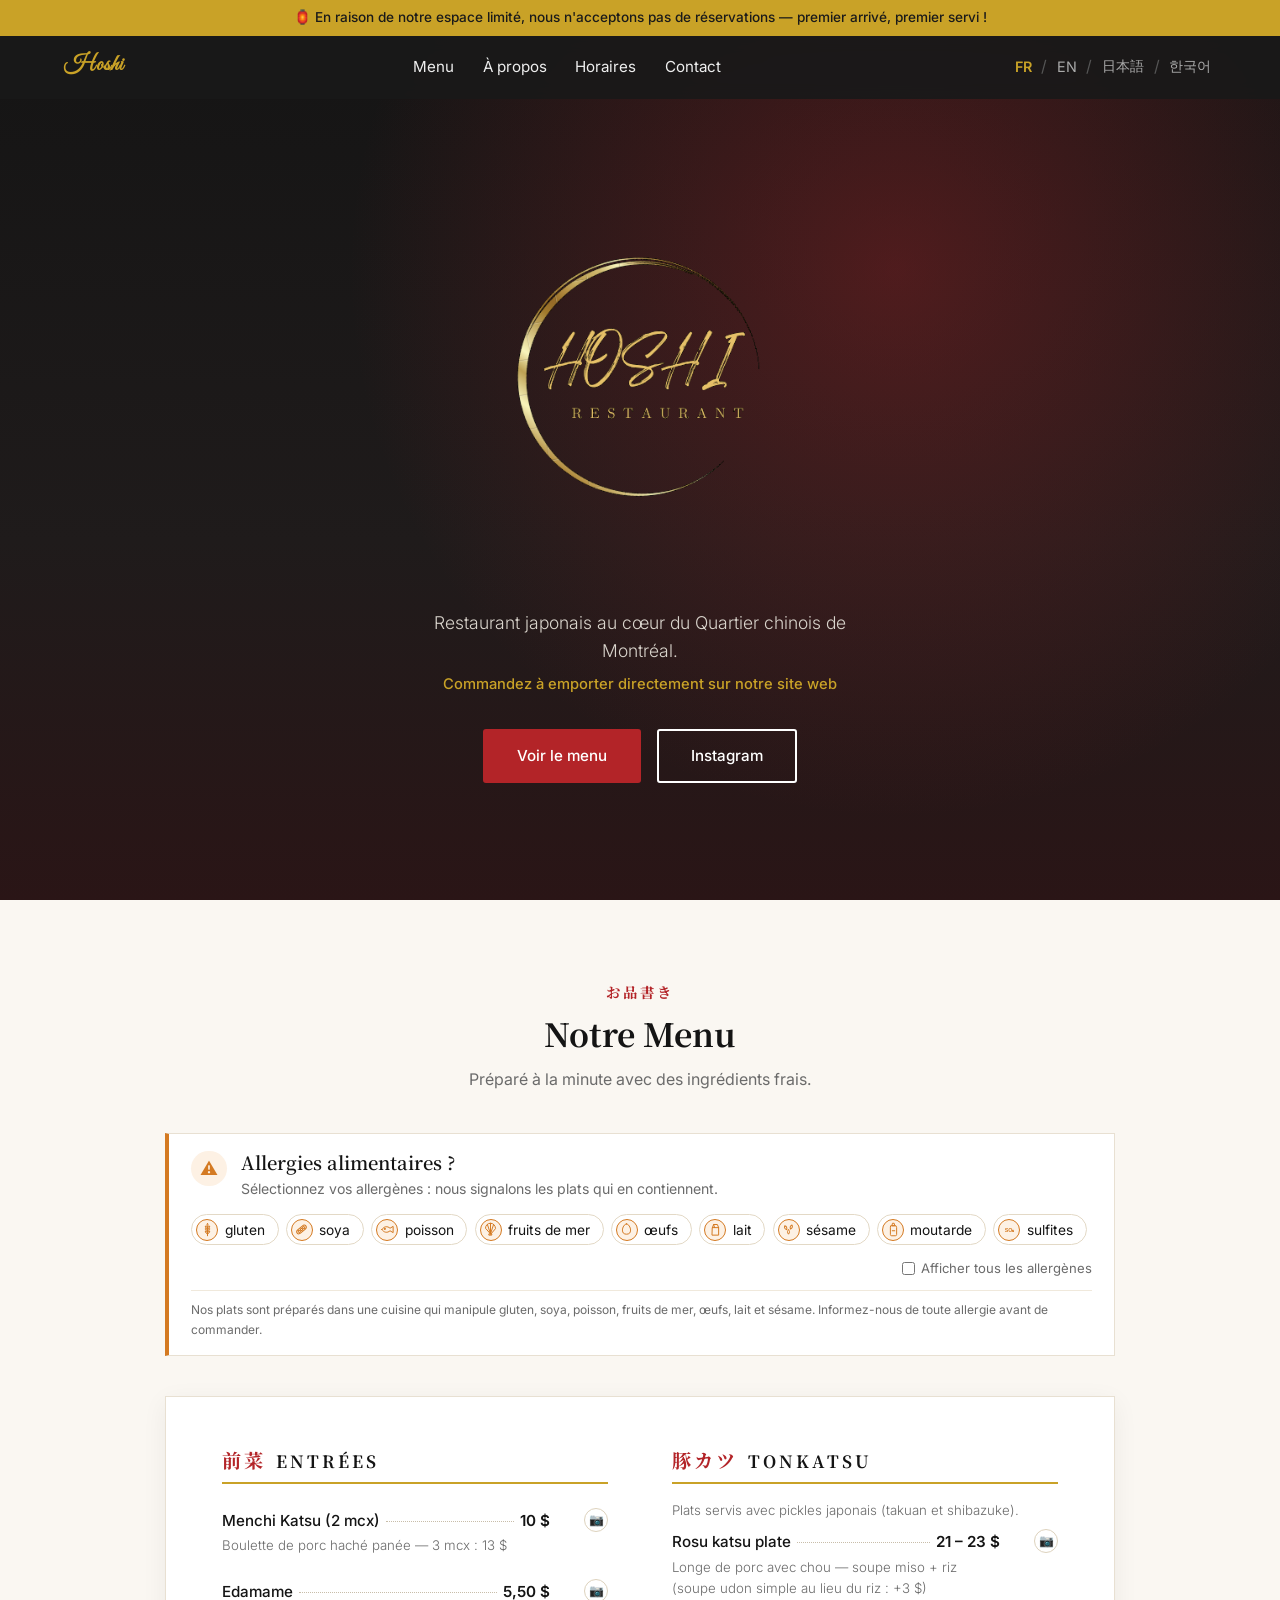
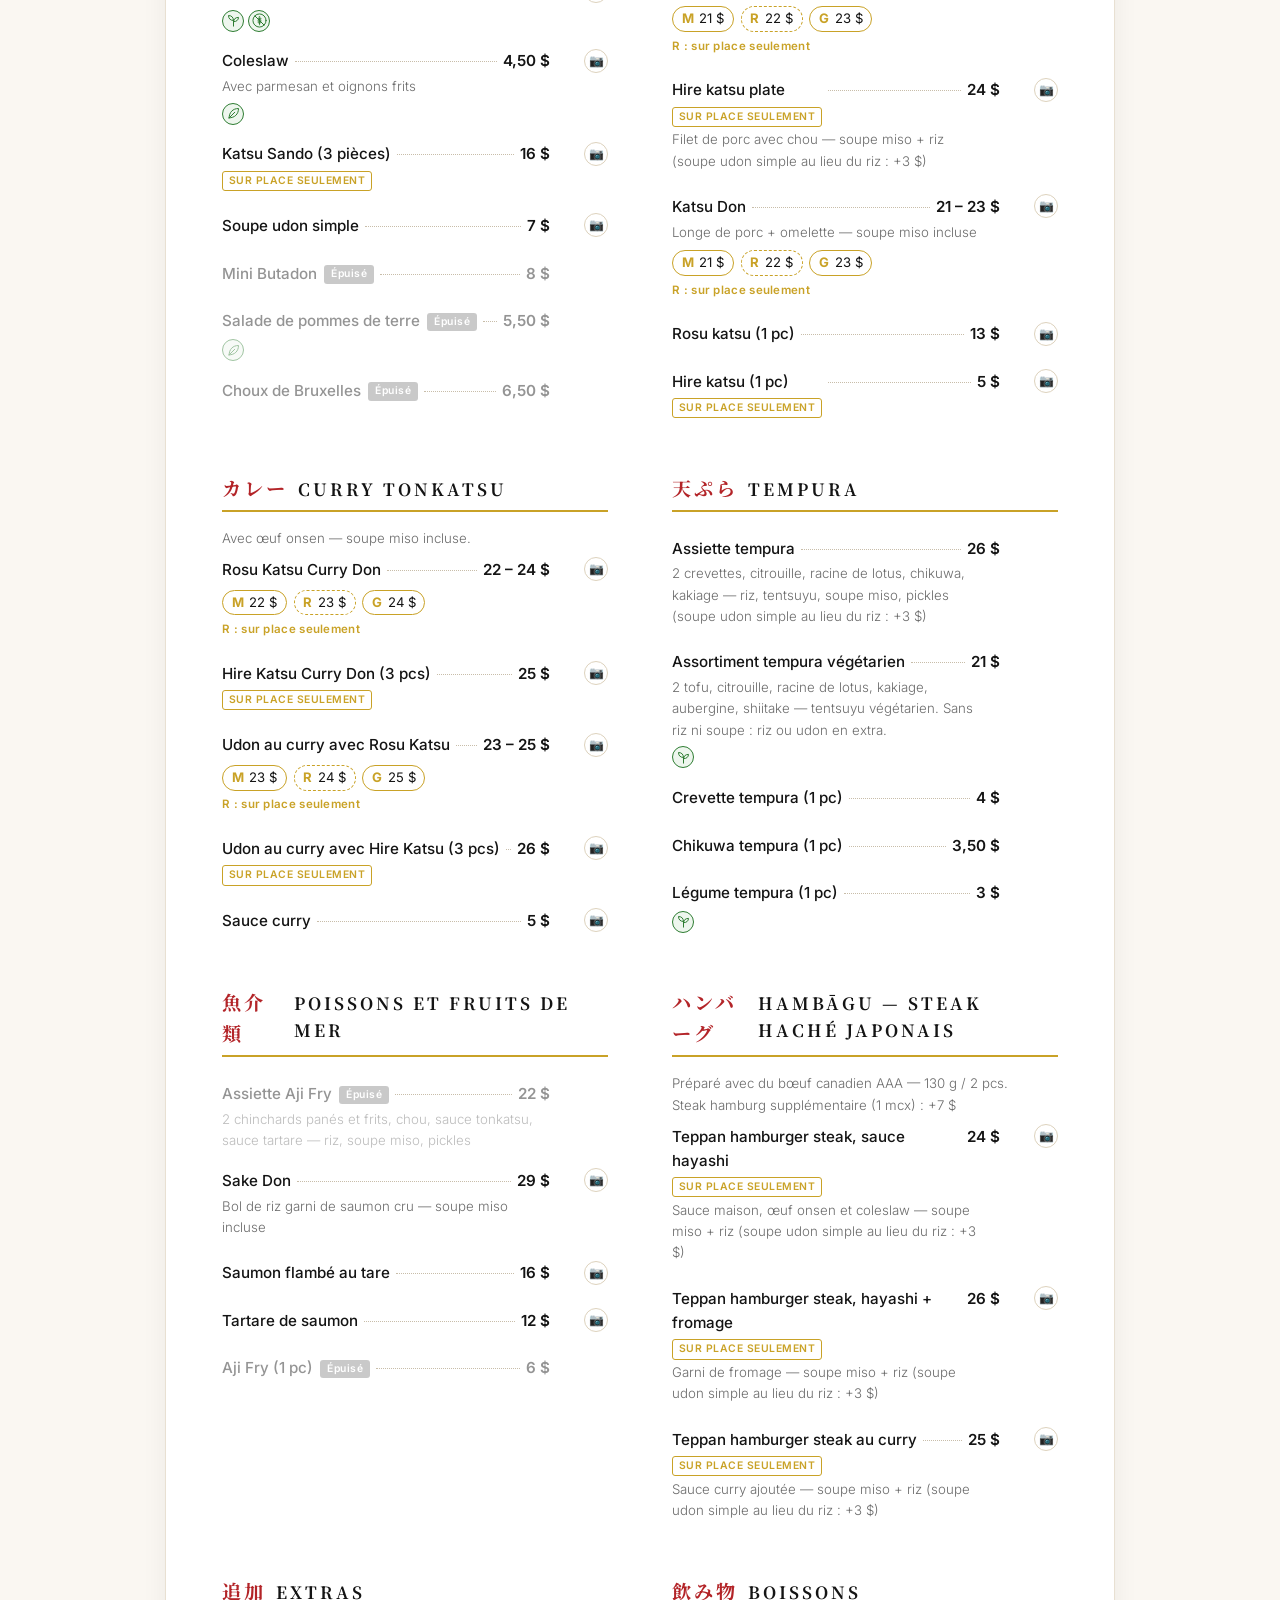
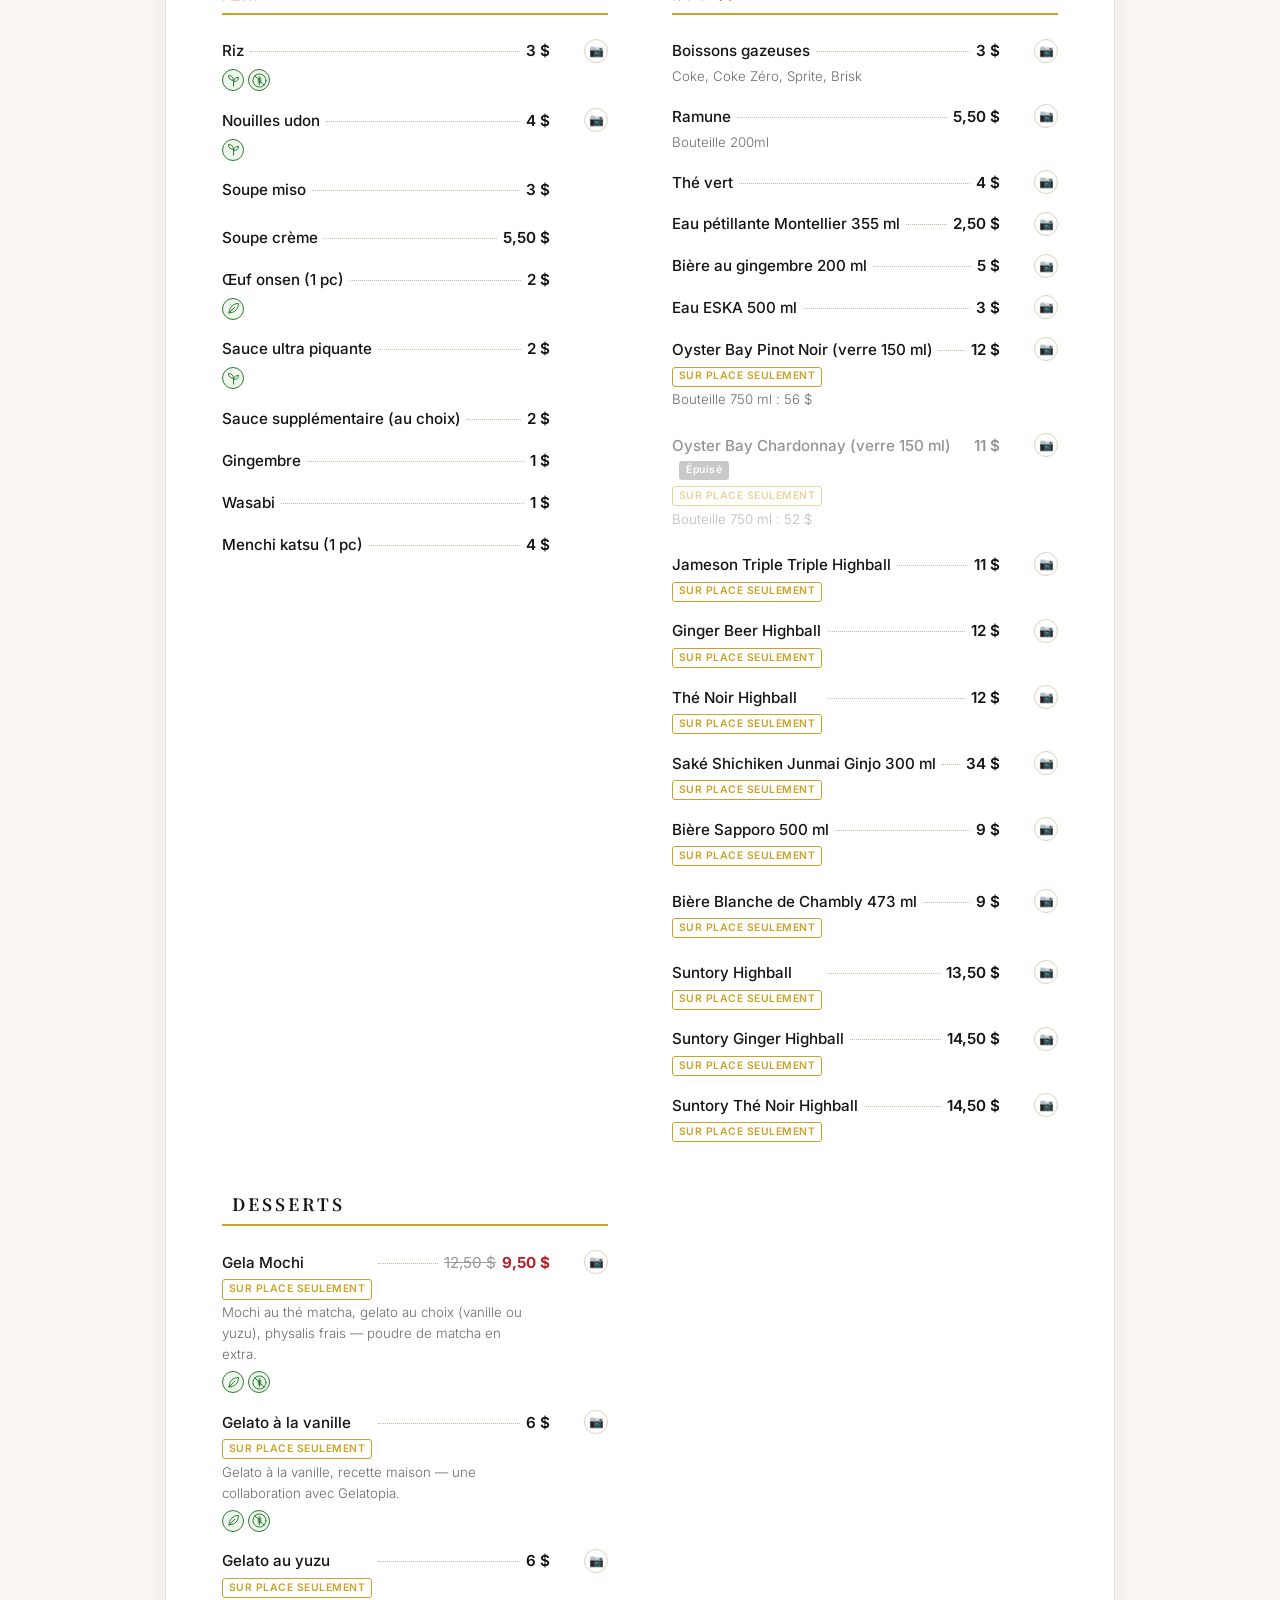
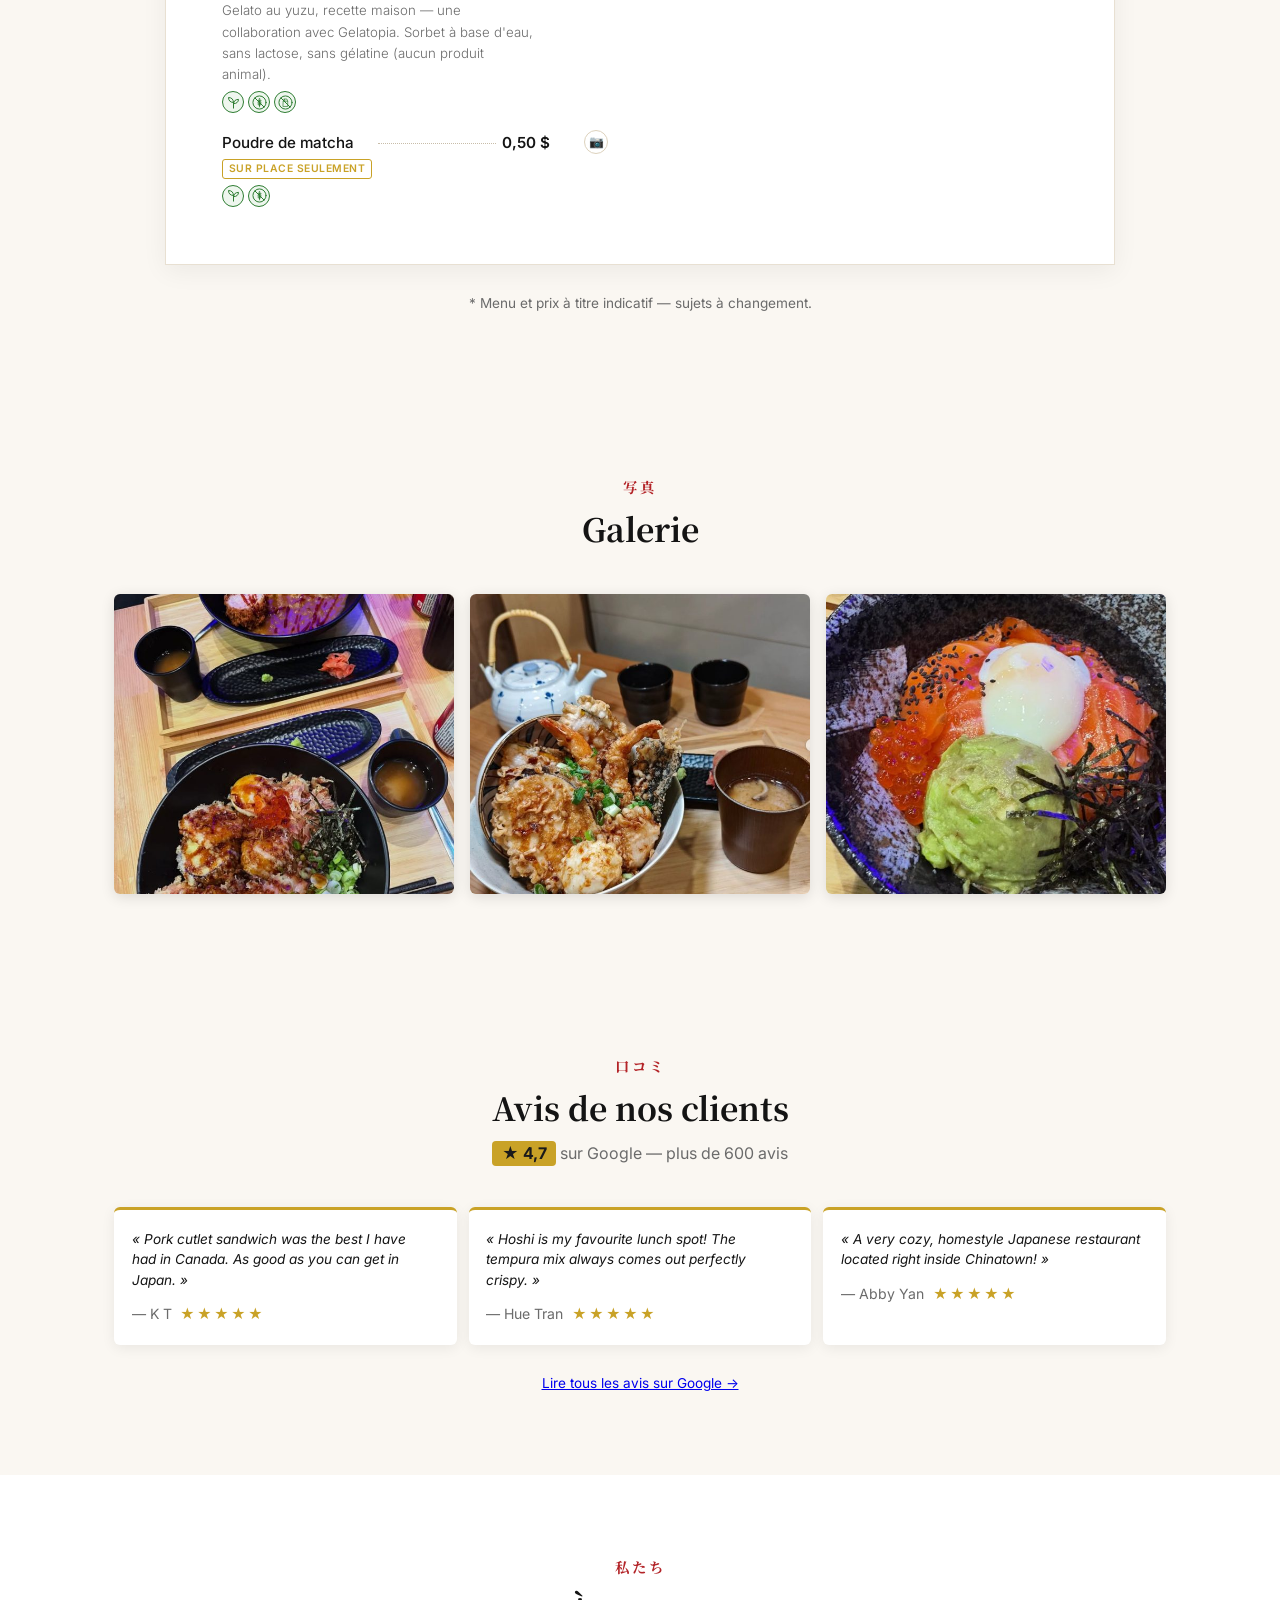
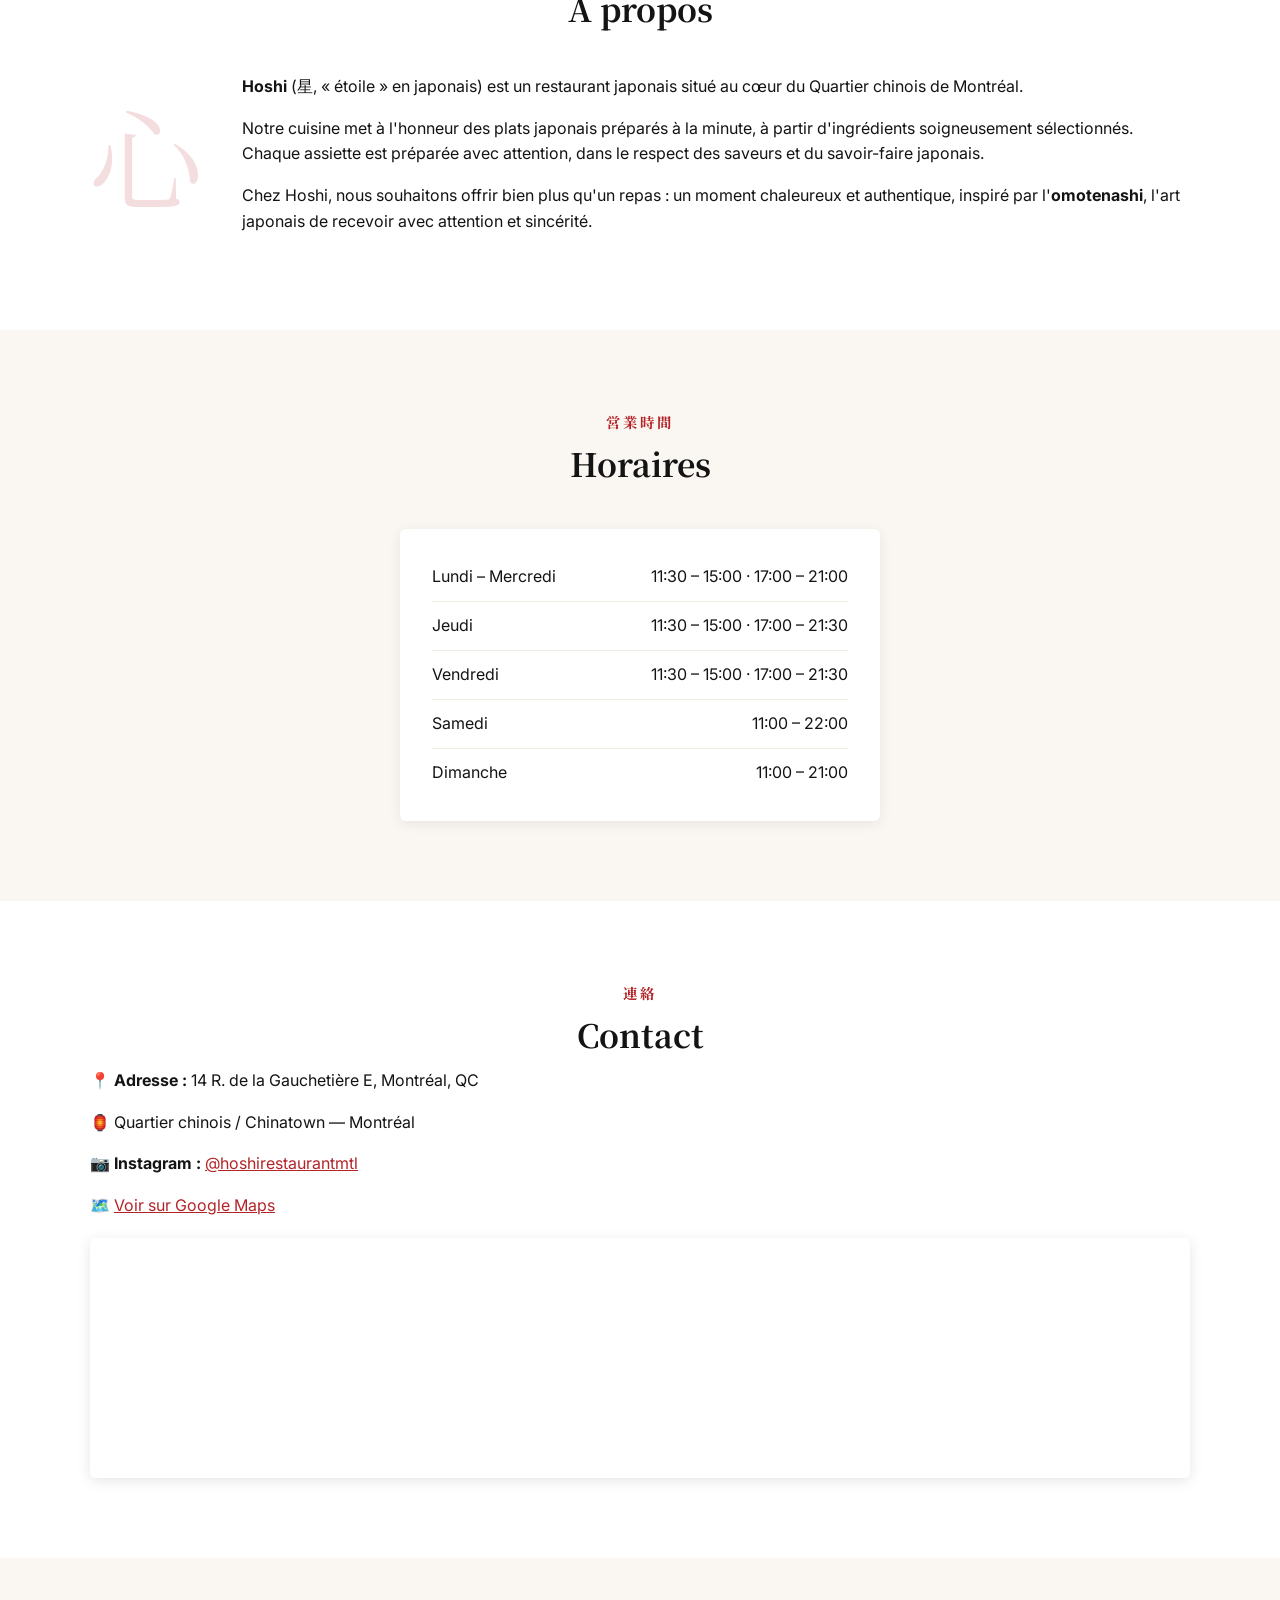
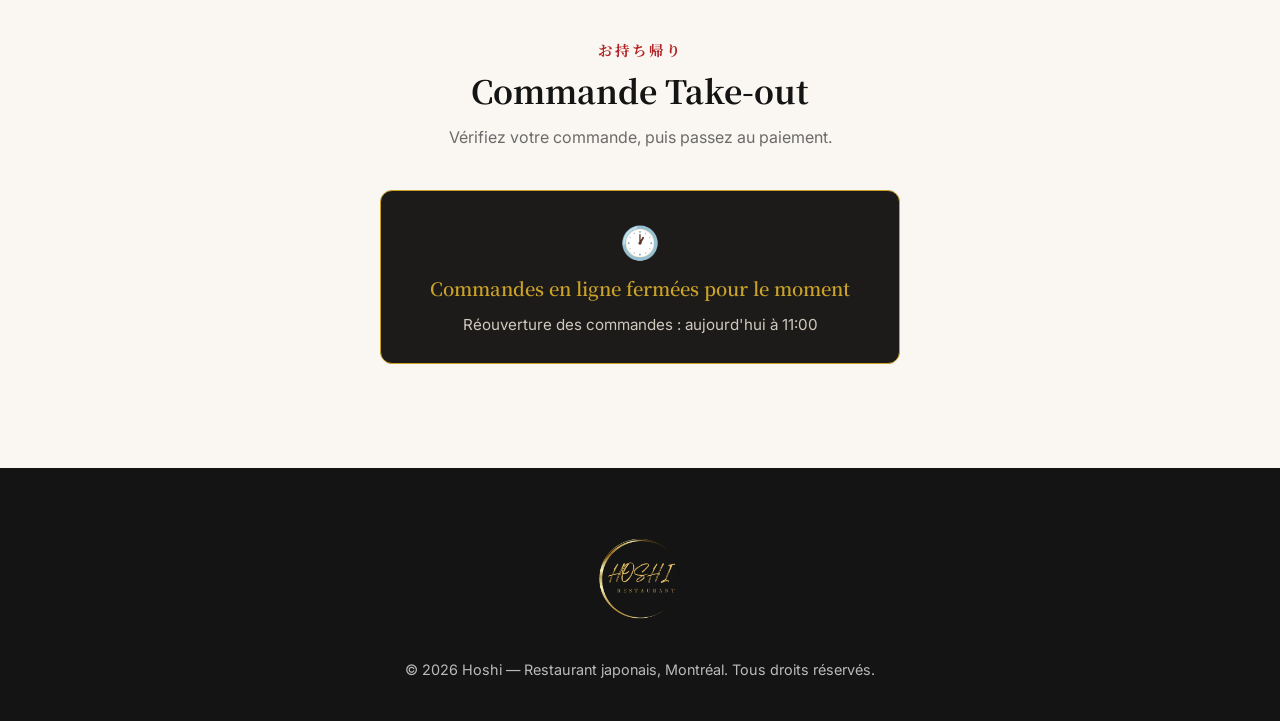
==== commit 977d66d5: "Lancement du nouveau menu (19 octobre) - menu-data.js : nouveau menu du chef devient le menu princip" ====
--- a/index.html
+++ b/index.html
@@ -109,11 +109,6 @@
       <h2><span class="jp">お品書き</span> <span data-i18n="menu_title">Notre Menu</span></h2>
       <p class="section-intro" data-i18n="menu_intro">Préparé à la minute avec des ingrédients frais.</p>
 
-      <a class="next-menu" id="nextMenuBanner" href="/nouveau-menu" hidden>
-        <span class="nm-kanji" aria-hidden="true">新</span>
-        <span data-i18n="next_menu_banner"><strong>Nouveau menu dès le lundi 19 octobre</strong> — tempura, un seul menu midi et soir. <u>Voir l’aperçu →</u></span>
-      </a>
-
       <div class="alg-filter" id="allergenFilter" hidden></div>
       <div class="allergen-legend" id="allergenLegend" hidden></div>
 
--- a/style.css
+++ b/style.css
@@ -598,27 +598,6 @@
 .menu-list li.soldout .mi-head > span:first-child,
 .menu-list li.soldout .mi-desc,
 .menu-list li.soldout .price { opacity: 0.45; }
-/* ===== Bandeau « nouveau menu » ===== */
-.next-menu {
-  display: flex;
-  align-items: center;
-  gap: 1rem;
-  max-width: 950px;
-  margin: 2rem auto 0;
-  padding: 0.9rem 1.3rem;
-  background: var(--negro);
-  color: #fff;
-  text-decoration: none;
-  border-left: 4px solid var(--rojo);
-  font-size: 0.95rem;
-  line-height: 1.45;
-  transition: background 0.2s;
-}
-.next-menu:hover { background: #2a2222; }
-.next-menu strong { color: var(--dorado); font-weight: 600; }
-.next-menu u { text-underline-offset: 3px; white-space: nowrap; }
-.nm-kanji { font-family: 'Noto Serif JP', serif; font-size: 1.8rem; color: var(--rojo); line-height: 1; flex: none; }
-
 /* ===== Plats en plusieurs tailles (M / R / G) ===== */
 .size-row { display: flex; flex-wrap: wrap; gap: 0.4rem; margin-top: 0.45rem; }
 .size-btn {
@@ -701,7 +680,8 @@
 .test-pin button { padding: 0.2rem 0.7rem; border: 1px solid #fff; border-radius: 3px; background: transparent; color: #fff; cursor: pointer; }
 
 /* ===== Filtre « allergies » ===== */
-body.alg-filter-mode:not(.show-allergens) .ico-group.alg,
+/* Sans « tout afficher » : seules les icônes des allergènes choisis restent visibles sur les plats */
+body.alg-filter-mode:not(.show-allergens) .ico-group.alg .ico:not(.sel),
 body.alg-filter-mode:not(.show-allergens) .ico-sep,
 body.alg-filter-mode:not(.show-allergens) #allergenLegend { display: none; }
 .ico-group { display: contents; }
@@ -710,39 +690,48 @@
   margin: 2rem auto 0;
   background: #fff;
   border: 1px solid #e8e0d2;
-  border-top: 3px solid var(--dorado);
-  padding: 0.8rem 1.3rem;
-}
-.af-bar { display: flex; flex-wrap: wrap; align-items: center; justify-content: space-between; gap: 0.6rem 1.2rem; }
-.af-toggle {
-  display: inline-flex; align-items: center; gap: 0.4rem;
-  background: none; border: 1px solid #d47a22; color: #a85c14;
-  border-radius: 999px; padding: 0.4rem 0.9rem;
-  font: inherit; font-size: 0.88rem; font-weight: 600; cursor: pointer;
-}
-.af-toggle:hover, .alg-filter.open .af-toggle { background: #fdf1e4; }
-.af-count { background: #d47a22; color: #fff; border-radius: 999px; min-width: 1.3em; padding: 0 0.35em; font-size: 0.75rem; text-align: center; }
-.af-showall { font-size: 0.82rem; color: var(--gris); display: inline-flex; align-items: center; gap: 0.35rem; cursor: pointer; }
-.af-panel { margin-top: 0.9rem; }
-.af-title { font-size: 0.75rem; font-weight: 600; letter-spacing: 1px; text-transform: uppercase; color: var(--gris); margin-bottom: 0.5rem; }
-.af-chips { display: flex; flex-wrap: wrap; gap: 0.45rem; }
+  border-left: 4px solid #d47a22;
+  padding: 1.1rem 1.4rem 1rem;
+}
+.af-head { display: flex; gap: 0.9rem; align-items: flex-start; }
+.af-mark {
+  flex: none;
+  display: grid; place-items: center;
+  width: 2.2rem; height: 2.2rem;
+  border-radius: 50%;
+  background: #fdf1e4; color: #d47a22;
+  font-size: 1.1rem;
+}
+.af-heading { font-family: 'Noto Serif JP', serif; font-size: 1.15rem; font-weight: 600; line-height: 1.3; }
+.af-sub { margin-top: 0.15rem; font-size: 0.88rem; color: var(--gris); }
+.af-chips { display: flex; flex-wrap: wrap; gap: 0.45rem; margin-top: 0.9rem; }
 .af-chip {
   display: inline-flex; align-items: center; gap: 0.4rem;
   background: #fff; border: 1px solid #e3d9c6; border-radius: 999px;
-  padding: 0.2rem 0.75rem 0.2rem 0.25rem;
-  font: inherit; font-size: 0.85rem; color: var(--negro); cursor: pointer;
-}
+  padding: 0.2rem 0.8rem 0.2rem 0.25rem;
+  font: inherit; font-size: 0.86rem; color: var(--negro); cursor: pointer;
+  transition: background 0.15s, border-color 0.15s;
+}
+.af-chip:hover { border-color: #d47a22; }
 .af-chip[aria-pressed="true"] { background: #b32428; border-color: #b32428; color: #fff; }
 .af-chip[aria-pressed="true"] .ico { background: #fff; }
-.af-chip:focus-visible, .af-toggle:focus-visible { outline: 2px solid var(--rojo); outline-offset: 2px; }
-.af-summary { margin-top: 0.7rem; font-size: 0.85rem; font-weight: 600; color: var(--negro); }
-.af-note { margin-top: 0.4rem; font-size: 0.75rem; color: var(--gris); }
+.af-chip:focus-visible, .af-clear:focus-visible { outline: 2px solid var(--rojo); outline-offset: 2px; }
+.af-foot { display: flex; flex-wrap: wrap; align-items: center; justify-content: space-between; gap: 0.5rem 1rem; margin-top: 0.8rem; }
+.af-summary { font-size: 0.88rem; font-weight: 600; color: var(--negro); }
+.af-actions { display: flex; align-items: center; gap: 1rem; margin-left: auto; }
+.af-clear { background: none; border: none; padding: 0; font: inherit; font-size: 0.82rem; color: var(--rojo); text-decoration: underline; text-underline-offset: 3px; cursor: pointer; }
+.af-showall { font-size: 0.82rem; color: var(--gris); display: inline-flex; align-items: center; gap: 0.35rem; cursor: pointer; }
+.af-note { margin-top: 0.7rem; padding-top: 0.6rem; border-top: 1px solid #f0e9dc; font-size: 0.75rem; color: var(--gris); }
 .menu-list li.alg-hit .mi-head,
 .menu-list li.alg-hit .mi-desc,
-.menu-list li.alg-hit .size-row,
-.menu-list li.alg-hit .mi-icons { opacity: 0.35; }
+.menu-list li.alg-hit .size-row { opacity: 0.4; }
+.menu-list li .ico.sel { box-shadow: 0 0 0 2px #fff, 0 0 0 3px currentColor; }
 .alg-warn { margin-top: 0.3rem; font-size: 0.78rem; font-weight: 600; color: #b32428; }
 .alg-warn.maybe { color: #a85c14; font-weight: 500; }
+@media (max-width: 600px) {
+  .alg-filter { padding: 1rem 1rem 0.9rem; }
+  .af-actions { margin-left: 0; }
+}
 
 /* ===== Allergènes / régimes : icônes + légende ===== */
 .ico {
